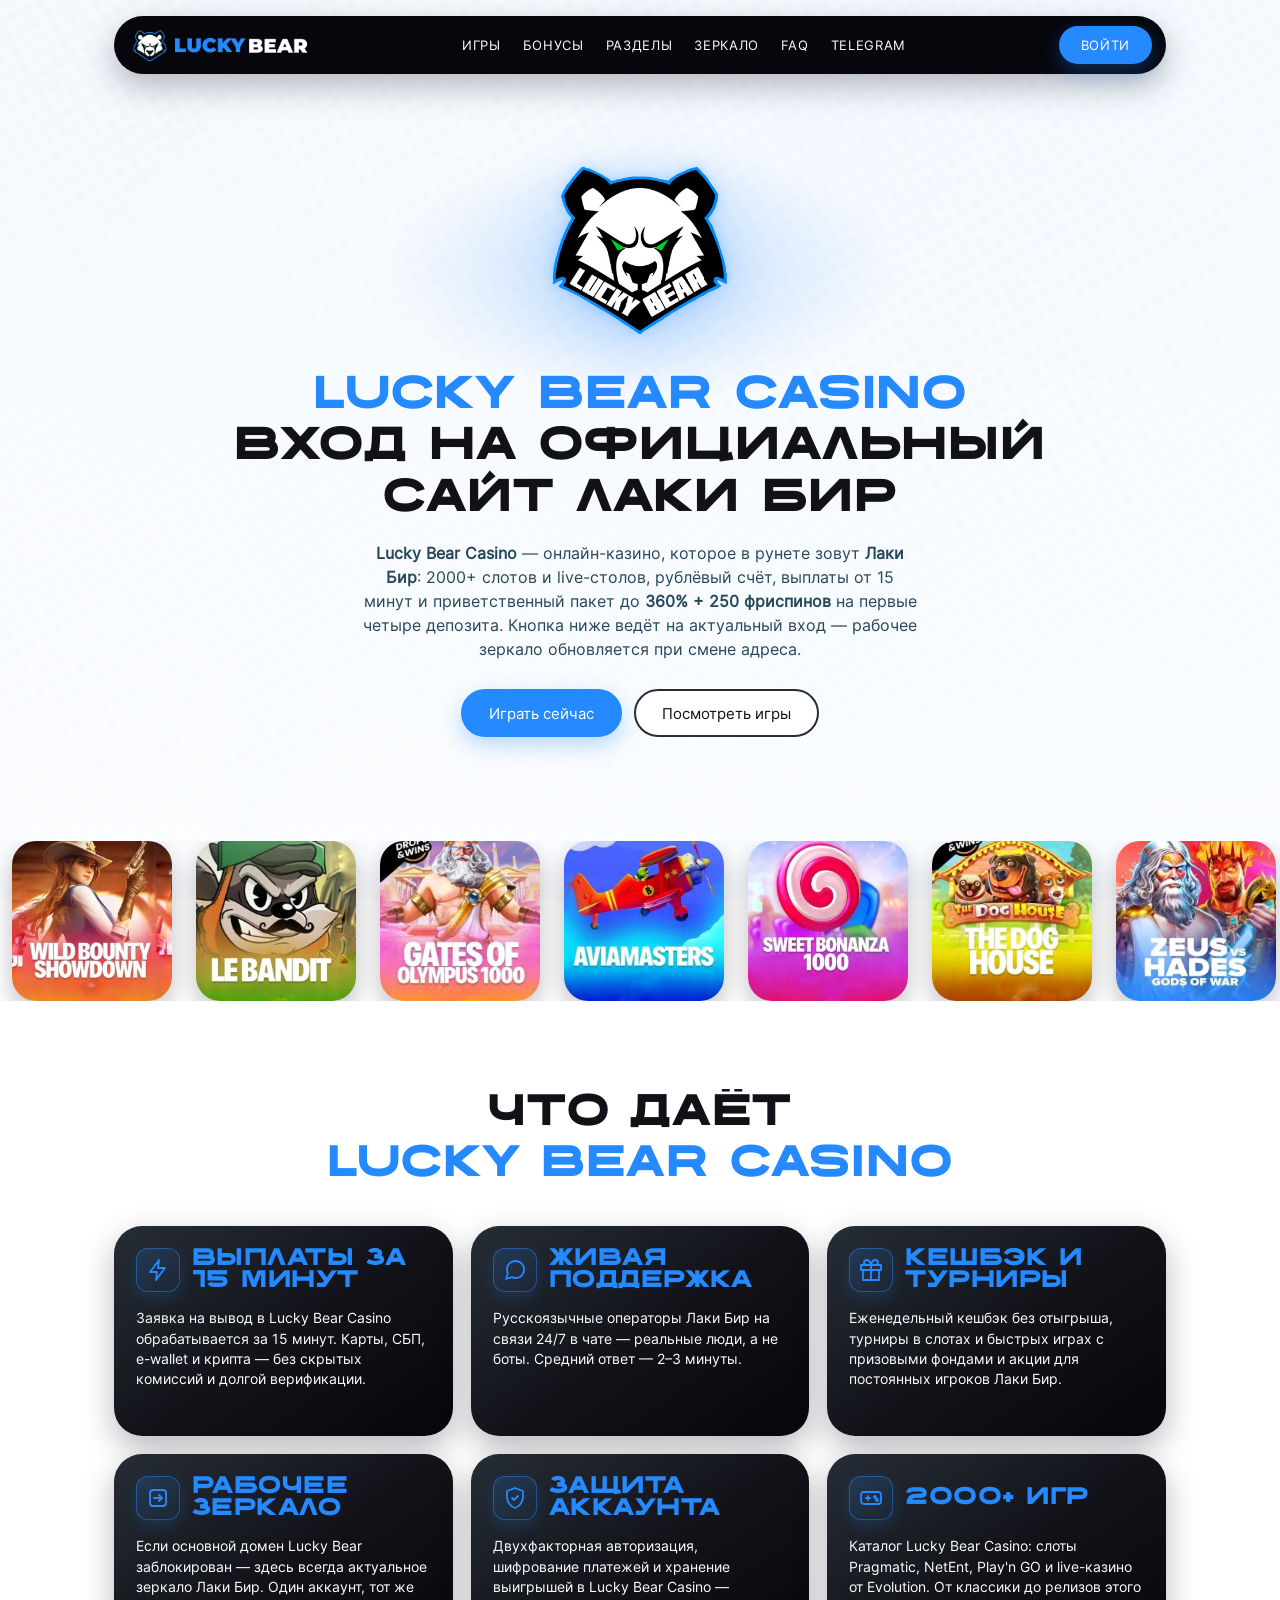
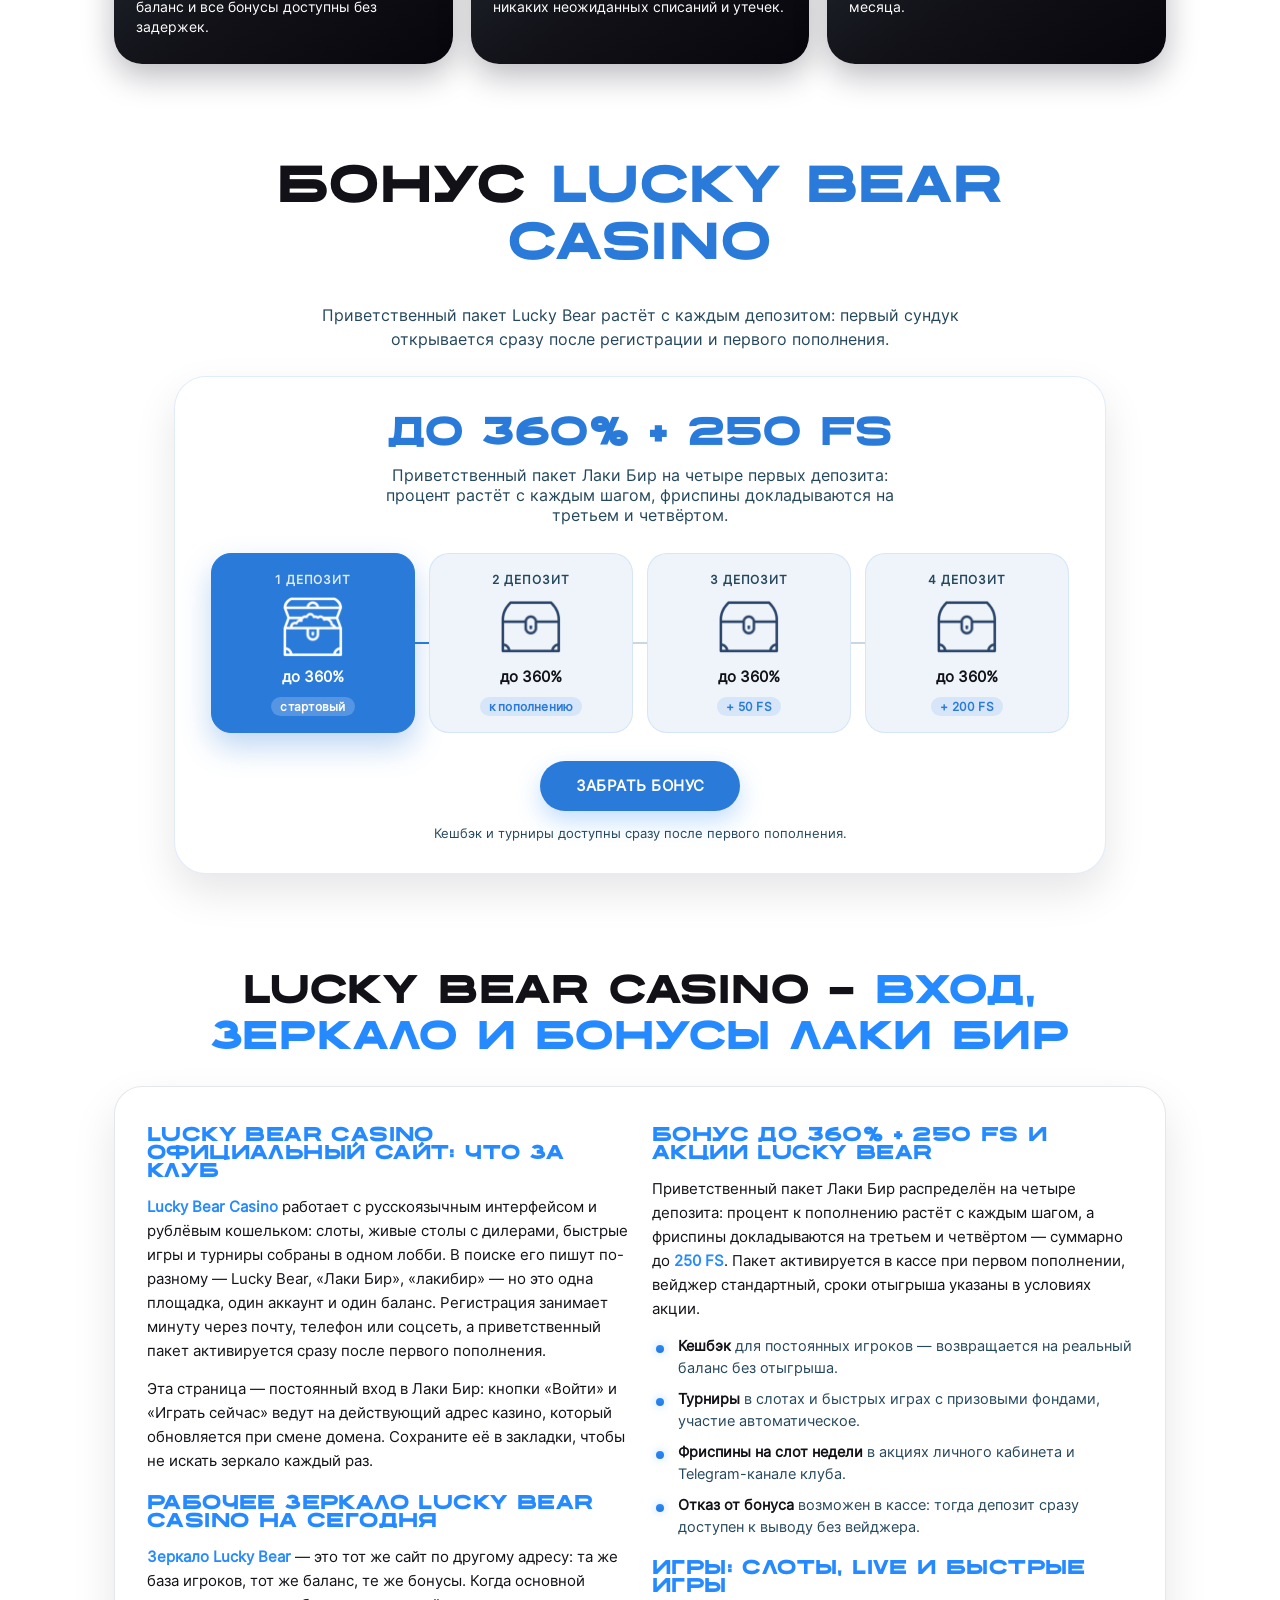
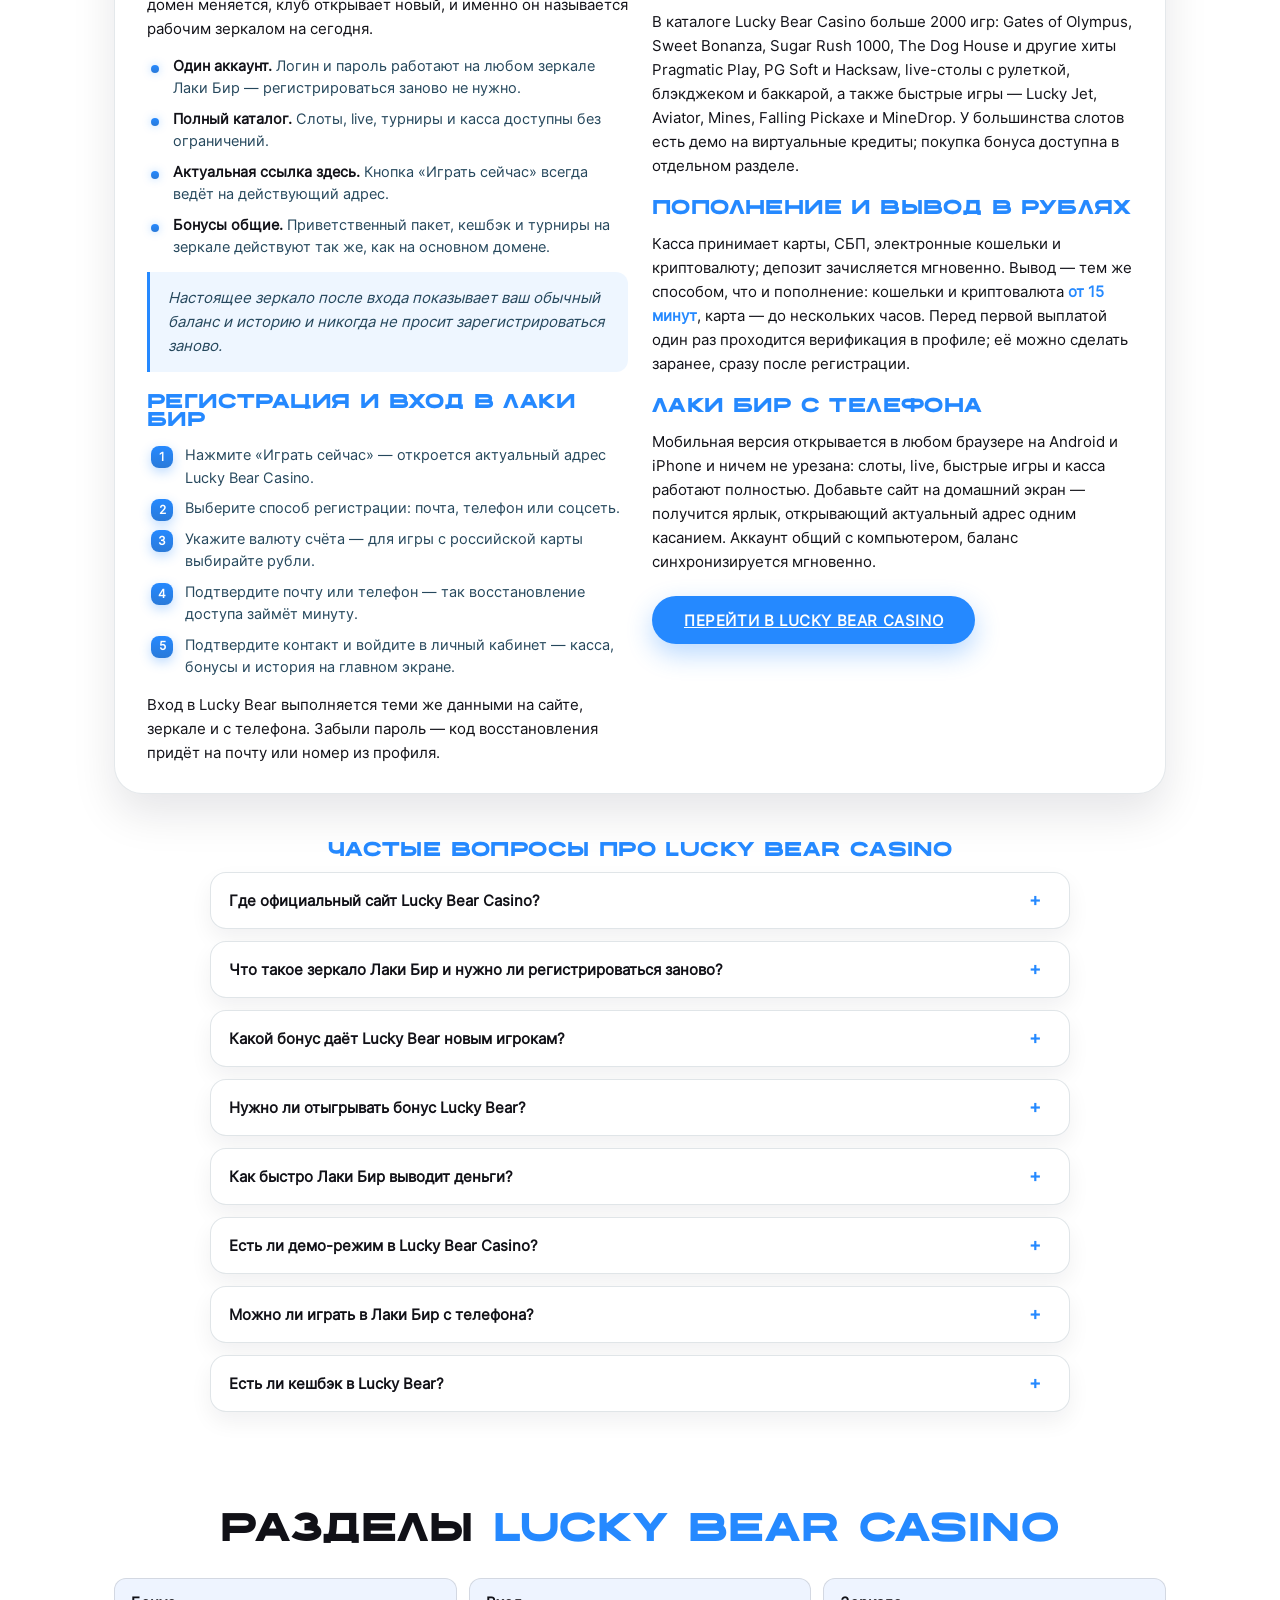
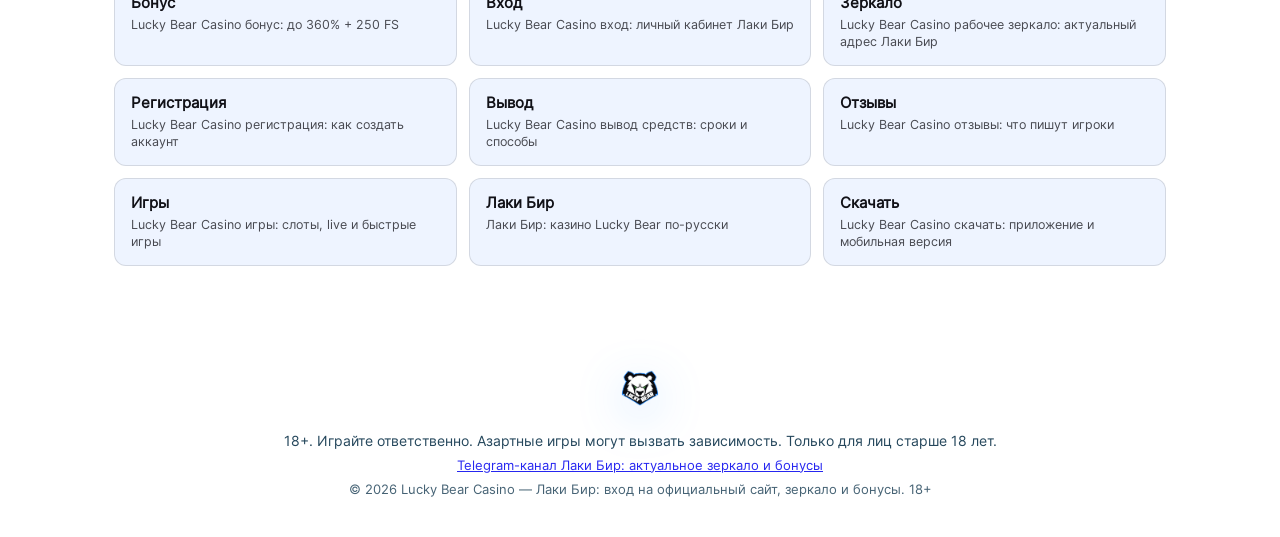
==== index.html @ 4c909e75 "Счётчик Яндекс.Метрики 113894003 Co-Authored-By: Claude Fable 5.1 <noreply@anthropic.com>" ====
﻿<!DOCTYPE html>
<html lang="ru">
<head>
  <meta charset="utf-8" />
  <meta name="viewport" content="width=device-width, initial-scale=1" />
  <meta http-equiv="content-language" content="ru" />
  <meta name="format-detection" content="telephone=no" />
  <meta name="referrer" content="strict-origin-when-cross-origin" />

  <title>Lucky Bear Casino — вход на официальный сайт Лаки Бир: рабочее зеркало и бонус до 360%</title>
  <meta name="description" content="Lucky Bear Casino (Лаки Бир) — вход на официальный сайт и рабочее зеркало на сегодня. Бонус до 360% + 250 фриспинов на четыре депозита, 2000+ игр, выплаты от 15 минут в рублях. Как зайти, зарегистрироваться и вывести деньги. 18+." />
  <meta name="keywords" content="lucky bear casino, лаки бир, лаки бир казино, lucky bear casino вход, lucky bear casino зеркало, lucky bear casino официальный сайт, lucky bear бонус, лаки бир вход, лаки бир зеркало" />
  <meta name="robots" content="index, follow, max-image-preview:large, max-snippet:-1, max-video-preview:-1" />
  <meta name="googlebot" content="index, follow" />
  <meta name="yandex" content="index, follow" />
  <meta name="theme-color" content="#2589FF" />
  <meta name="author" content="Lucky Bear Casino" />
  <meta name="rating" content="mature" />
  <meta name="age-restriction" content="18+" />

  <link rel="canonical" href="https://luckybearcasino1.moscow/" />
  <link rel="alternate" hreflang="ru" href="https://luckybearcasino1.moscow/" />
  <link rel="alternate" hreflang="x-default" href="https://luckybearcasino1.moscow/" />

  <!-- Open Graph -->
  <meta property="og:type" content="website" />
  <meta property="og:site_name" content="Lucky Bear Casino" />
  <meta property="og:title" content="Lucky Bear Casino — вход на официальный сайт Лаки Бир: зеркало и бонус до 360%" />
  <meta property="og:description" content="Лаки Бир: вход, рабочее зеркало, бонус до 360% + 250 FS, выплаты от 15 минут. 18+." />
  <meta property="og:url" content="https://luckybearcasino1.moscow/" />
  <meta property="og:image" content="https://luckybearcasino1.moscow/assets/logo/crest.png" />
  <meta property="og:image:width" content="1200" />
  <meta property="og:image:height" content="630" />
  <meta property="og:image:alt" content="Lucky Bear Casino — Лаки Бир Казино" />
  <meta property="og:locale" content="ru_RU" />

  <!-- Twitter -->
  <meta name="twitter:card" content="summary_large_image" />
  <meta name="twitter:title" content="Lucky Bear Casino — Лаки Бир · зеркало и бонусы" />
  <meta name="twitter:description" content="Актуальное зеркало Lucky Bear, бонус до 360% и 250 FS. Lucky Bear — вход онлайн. 18+." />
  <meta name="twitter:image" content="https://luckybearcasino1.moscow/assets/logo/crest.png" />
  <meta name="twitter:image:alt" content="Lucky Bear Casino" />

  <link rel="icon" type="image/png" href="assets/favicon.png" />
  <link rel="apple-touch-icon" href="assets/favicon.png" />

  <link rel="stylesheet" href="css/tokens.css" />
  <link rel="stylesheet" href="css/palette-light.css" />
  <link rel="stylesheet" href="css/style.css?v=2" />
  <link rel="stylesheet" href="css/hub.css?v=1" />

  <script type="application/ld+json">
{
  "@context": "https://schema.org",
  "@graph": [
    {
      "@type": "Organization",
      "@id": "https://luckybearcasino1.moscow/#org",
      "name": "Lucky Bear Casino",
      "alternateName": [
        "Лаки Бир",
        "Lucky Bear",
        "Лаки Бир казино"
      ],
      "url": "https://luckybearcasino1.moscow/",
      "logo": "https://luckybearcasino1.moscow/assets/logo/hero.png"
    },
    {
      "@type": "WebSite",
      "@id": "https://luckybearcasino1.moscow/#website",
      "url": "https://luckybearcasino1.moscow/",
      "name": "Lucky Bear Casino — Лаки Бир",
      "inLanguage": "ru-RU",
      "publisher": {
        "@id": "https://luckybearcasino1.moscow/#org"
      },
      "description": "Вход на официальный сайт Lucky Bear Casino, рабочее зеркало, бонус до 360% + 250 FS, выплаты от 15 минут."
    },
    {
      "@type": "BreadcrumbList",
      "itemListElement": [
        {
          "@type": "ListItem",
          "position": 1,
          "name": "Lucky Bear Casino",
          "item": "https://luckybearcasino1.moscow/"
        },
        {
          "@type": "ListItem",
          "position": 2,
          "name": "Зеркало",
          "item": "https://luckybearcasino1.moscow/zerkalo/"
        },
        {
          "@type": "ListItem",
          "position": 3,
          "name": "Бонус",
          "item": "https://luckybearcasino1.moscow/bonus/"
        }
      ]
    },
    {
      "@type": "FAQPage",
      "@id": "https://luckybearcasino1.moscow/#faq",
      "mainEntity": [
        {
          "@type": "Question",
          "name": "Где официальный сайт Lucky Bear Casino?",
          "acceptedAnswer": {
            "@type": "Answer",
            "text": "Кнопки «Войти» и «Играть сейчас» на этой странице ведут на актуальный адрес клуба. Он обновляется при смене домена, поэтому искать зеркало вручную не нужно."
          }
        },
        {
          "@type": "Question",
          "name": "Что такое зеркало Лаки Бир и нужно ли регистрироваться заново?",
          "acceptedAnswer": {
            "@type": "Answer",
            "text": "Зеркало — тот же сайт по другому адресу. Логин, пароль, баланс и бонусы общие, регистрироваться заново не нужно."
          }
        },
        {
          "@type": "Question",
          "name": "Какой бонус даёт Lucky Bear новым игрокам?",
          "acceptedAnswer": {
            "@type": "Answer",
            "text": "До 360% и 250 фриспинов на первые четыре депозита. Пакет активируется в кассе при первом пополнении, фриспины докладываются на третьем и четвёртом депозите."
          }
        },
        {
          "@type": "Question",
          "name": "Нужно ли отыгрывать бонус Lucky Bear?",
          "acceptedAnswer": {
            "@type": "Answer",
            "text": "Да, у приветственного пакета стандартный вейджер, условия показаны в кассе перед активацией. Кешбэк возвращается без отыгрыша."
          }
        },
        {
          "@type": "Question",
          "name": "Как быстро Лаки Бир выводит деньги?",
          "acceptedAnswer": {
            "@type": "Answer",
            "text": "Кошельки и криптовалюта — от 15 минут, карта — до нескольких часов. Выводить нужно тем же способом, что пополняли, после одноразовой верификации."
          }
        },
        {
          "@type": "Question",
          "name": "Есть ли демо-режим в Lucky Bear Casino?",
          "acceptedAnswer": {
            "@type": "Answer",
            "text": "Да, у большинства слотов и быстрых игр — на виртуальные кредиты без регистрации. Live-столы работают на реальные деньги."
          }
        },
        {
          "@type": "Question",
          "name": "Можно ли играть в Лаки Бир с телефона?",
          "acceptedAnswer": {
            "@type": "Answer",
            "text": "Да, мобильная версия в браузере на Android и iPhone работает полностью, без установки приложения."
          }
        },
        {
          "@type": "Question",
          "name": "Есть ли кешбэк в Lucky Bear?",
          "acceptedAnswer": {
            "@type": "Answer",
            "text": "Да, для постоянных игроков — возвращается на реальный баланс без отыгрыша; условия и процент указаны в разделе акций личного кабинета."
          }
        }
      ]
    }
  ]
}
</script>
<!-- Yandex.Metrika counter --><script type="text/javascript">(function(m,e,t,r,i,k,a){m[i]=m[i]||function(){(m[i].a=m[i].a||[]).push(arguments)};m[i].l=1*new Date();for(var j=0;j<document.scripts.length;j++){if(document.scripts[j].src===r){return;}}k=e.createElement(t),a=e.getElementsByTagName(t)[0],k.async=1,k.src=r,a.parentNode.insertBefore(k,a)})(window,document,"script","https://mc.yandex.ru/metrika/tag.js?id=113894003","ym");ym(113894003,"init",{ssr:true,webvisor:false,clickmap:true,ecommerce:"dataLayer",accurateTrackBounce:true,trackLinks:true});</script><noscript><div><img src="https://mc.yandex.ru/watch/113894003" style="position:absolute;left:-9999px;" alt=""></div></noscript><!-- /Yandex.Metrika counter -->
</head>

<body>
  <div class="page-bg" aria-hidden="true"></div>

  <div class="page">
    <!-- ═══ Шапка · 04-compact-pill ═══ -->
    <header class="lb-header-pill">
      <div class="lb-header-pill__inner">
        <a class="lb-header-pill__brand" href="#top" aria-label="Lucky Bear Casino — на главную">
          <img class="lb-header-pill__img" src="assets/logo/wordmark.png" alt="Lucky Bear Casino — логотип" width="150" height="36" />
        </a>
        <nav class="lb-header-pill__nav" aria-label="Основное меню Lucky Bear Casino">
          <a class="lb-header-pill__link" href="#games" title="Игры Lucky Bear Casino">Игры</a>
          <a class="lb-header-pill__link" href="#bonus" title="Бонусы Lucky Bear Casino">Бонусы</a>
          <a class="lb-header-pill__link" href="#razdely" title="Разделы сайта Lucky Bear Casino">Разделы</a>
          <a class="lb-header-pill__link" href="#mirror" title="Зеркало Lucky Bear">Зеркало</a>
          <a class="lb-header-pill__link" href="#faq" title="FAQ Lucky Bear">FAQ</a>
          <a class="lb-header-pill__link" href="https://t.me/lakibir_official" target="_blank" rel="noopener" title="Telegram-канал Лаки Бир">Telegram</a>
        </nav>
        <a class="lb-header-pill__btn" href="https://fastgame777.xyz/9M8hLa" target="_blank" rel="noopener" title="Вход в Lucky Bear Casino">Войти</a>
      </div>
    </header>

    <main class="page__main" id="top">
      <!-- ═══ Главная · 03-center-welcome · тексты [3] ═══ -->
      <section class="section section--tight" aria-label="Главная">
        <div class="lb-hero-welcome">
          <div class="lb-hero-welcome__glow" aria-hidden="true"></div>
          <img class="lb-hero-welcome__logo" src="assets/logo/hero.png" alt="Lucky Bear Casino — Лаки Бир Казино" width="200" height="200" fetchpriority="high" decoding="async" />
          <h1 class="lb-hero-welcome__title">
            <span class="lb-hero-welcome__title-blue">Lucky Bear Casino</span>
            <span class="lb-hero-welcome__title-dark">вход на официальный сайт Лаки Бир</span>
          </h1>
          <p class="lb-hero-welcome__text"><strong>Lucky Bear Casino</strong> — онлайн-казино, которое в рунете зовут <strong>Лаки Бир</strong>: 2000+ слотов и live-столов, рублёвый счёт, выплаты от 15 минут и приветственный пакет до <strong>360% + 250 фриспинов</strong> на первые четыре депозита. Кнопка ниже ведёт на актуальный вход — рабочее зеркало обновляется при смене адреса.</p>
          <div class="lb-hero-welcome__buttons">
            <a class="lb-hero-welcome__btn lb-hero-welcome__btn--fill" href="https://fastgame777.xyz/9M8hLa" target="_blank" rel="noopener" title="Играть в Lucky Bear Casino">Играть сейчас</a>
            <a class="lb-hero-welcome__btn lb-hero-welcome__btn--outline" href="#games" title="Игры Lucky Bear Casino">Посмотреть игры</a>
          </div>
        </div>
      </section>

      <!-- ═══ Слайдер · 03-equal (картинки игр, full-bleed) ═══ -->
      <section class="section section--games" id="games" aria-labelledby="games-title">
        <h2 class="lb-sr-only" id="games-title">Игры Lucky Bear Casino — топ слотов и новинок</h2>
        <div class="lb-slider-equal">
          <div class="lb-slider-equal__track">
            <div class="lb-slider-equal__group">
              <a href="https://fastgame777.xyz/9M8hLa" class="lb-slider-equal__item" target="_blank" rel="noopener" title="Wild Bounty Showdown — Lucky Bear Casino"><img class="lb-slider-equal__media" src="assets/games/game1.png"  alt="Wild Bounty Showdown — слот Lucky Bear Casino"          loading="lazy" decoding="async" width="160" height="160" /></a>
              <a href="https://fastgame777.xyz/9M8hLa" class="lb-slider-equal__item" target="_blank" rel="noopener" title="Le Bandit — Lucky Bear Casino"><img class="lb-slider-equal__media" src="assets/games/game2.png"  alt="Le Bandit — слот Lucky Bear Casino"                        loading="lazy" decoding="async" width="160" height="160" /></a>
              <a href="https://fastgame777.xyz/9M8hLa" class="lb-slider-equal__item" target="_blank" rel="noopener" title="Gates of Olympus 1000 — Lucky Bear Casino"><img class="lb-slider-equal__media" src="assets/games/game3.png"  alt="Gates of Olympus 1000 — слот Lucky Bear Casino"            loading="lazy" decoding="async" width="160" height="160" /></a>
              <a href="https://fastgame777.xyz/9M8hLa" class="lb-slider-equal__item" target="_blank" rel="noopener" title="Aviamasters — Lucky Bear Casino"><img class="lb-slider-equal__media" src="assets/games/game4.png"  alt="Aviamasters — слот Lucky Bear Casino"                      loading="lazy" decoding="async" width="160" height="160" /></a>
              <a href="https://fastgame777.xyz/9M8hLa" class="lb-slider-equal__item" target="_blank" rel="noopener" title="Sweet Bonanza 1000 — Lucky Bear Casino"><img class="lb-slider-equal__media" src="assets/games/game5.png"  alt="Sweet Bonanza 1000 — слот Lucky Bear Casino"                loading="lazy" decoding="async" width="160" height="160" /></a>
              <a href="https://fastgame777.xyz/9M8hLa" class="lb-slider-equal__item" target="_blank" rel="noopener" title="The Dog House — Lucky Bear Casino"><img class="lb-slider-equal__media" src="assets/games/game6.png"  alt="The Dog House — слот Lucky Bear Casino"                    loading="lazy" decoding="async" width="160" height="160" /></a>
              <a href="https://fastgame777.xyz/9M8hLa" class="lb-slider-equal__item" target="_blank" rel="noopener" title="Zeus vs Hades — Lucky Bear Casino"><img class="lb-slider-equal__media" src="assets/games/game7.png"  alt="Zeus vs Hades: Gods of War — слот Lucky Bear Casino"       loading="lazy" decoding="async" width="160" height="160" /></a>
              <a href="https://fastgame777.xyz/9M8hLa" class="lb-slider-equal__item" target="_blank" rel="noopener" title="Vortex — Lucky Bear Casino"><img class="lb-slider-equal__media" src="assets/games/game8.png"  alt="Vortex — слот Lucky Bear Casino"                           loading="lazy" decoding="async" width="160" height="160" /></a>
              <a href="https://fastgame777.xyz/9M8hLa" class="lb-slider-equal__item" target="_blank" rel="noopener" title="Слот · Lucky Bear Casino"><img class="lb-slider-equal__media" src="assets/games/game9.png"  alt="Популярный слот в Lucky Bear Casino"                       loading="lazy" decoding="async" width="160" height="160" /></a>
              <a href="https://fastgame777.xyz/9M8hLa" class="lb-slider-equal__item" target="_blank" rel="noopener" title="Слот · Lucky Bear Casino"><img class="lb-slider-equal__media" src="assets/games/game10.png" alt="Новинка · слот Lucky Bear Casino"                            loading="lazy" decoding="async" width="160" height="160" /></a>
              <a href="https://fastgame777.xyz/9M8hLa" class="lb-slider-equal__item" target="_blank" rel="noopener" title="Слот · Lucky Bear Casino"><img class="lb-slider-equal__media" src="assets/games/game11.png" alt="Хит · слот Lucky Bear Casino"                                loading="lazy" decoding="async" width="160" height="160" /></a>
            </div>
            <div class="lb-slider-equal__group" aria-hidden="true">
              <a href="https://fastgame777.xyz/9M8hLa" class="lb-slider-equal__item" target="_blank" rel="noopener" tabindex="-1" aria-hidden="true"><img class="lb-slider-equal__media" src="assets/games/game1.png"  alt="" loading="lazy" decoding="async" /></a>
              <a href="https://fastgame777.xyz/9M8hLa" class="lb-slider-equal__item" target="_blank" rel="noopener" tabindex="-1" aria-hidden="true"><img class="lb-slider-equal__media" src="assets/games/game2.png"  alt="" loading="lazy" decoding="async" /></a>
              <a href="https://fastgame777.xyz/9M8hLa" class="lb-slider-equal__item" target="_blank" rel="noopener" tabindex="-1" aria-hidden="true"><img class="lb-slider-equal__media" src="assets/games/game3.png"  alt="" loading="lazy" decoding="async" /></a>
              <a href="https://fastgame777.xyz/9M8hLa" class="lb-slider-equal__item" target="_blank" rel="noopener" tabindex="-1" aria-hidden="true"><img class="lb-slider-equal__media" src="assets/games/game4.png"  alt="" loading="lazy" decoding="async" /></a>
              <a href="https://fastgame777.xyz/9M8hLa" class="lb-slider-equal__item" target="_blank" rel="noopener" tabindex="-1" aria-hidden="true"><img class="lb-slider-equal__media" src="assets/games/game5.png"  alt="" loading="lazy" decoding="async" /></a>
              <a href="https://fastgame777.xyz/9M8hLa" class="lb-slider-equal__item" target="_blank" rel="noopener" tabindex="-1" aria-hidden="true"><img class="lb-slider-equal__media" src="assets/games/game6.png"  alt="" loading="lazy" decoding="async" /></a>
              <a href="https://fastgame777.xyz/9M8hLa" class="lb-slider-equal__item" target="_blank" rel="noopener" tabindex="-1" aria-hidden="true"><img class="lb-slider-equal__media" src="assets/games/game7.png"  alt="" loading="lazy" decoding="async" /></a>
              <a href="https://fastgame777.xyz/9M8hLa" class="lb-slider-equal__item" target="_blank" rel="noopener" tabindex="-1" aria-hidden="true"><img class="lb-slider-equal__media" src="assets/games/game8.png"  alt="" loading="lazy" decoding="async" /></a>
              <a href="https://fastgame777.xyz/9M8hLa" class="lb-slider-equal__item" target="_blank" rel="noopener" tabindex="-1" aria-hidden="true"><img class="lb-slider-equal__media" src="assets/games/game9.png"  alt="" loading="lazy" decoding="async" /></a>
              <a href="https://fastgame777.xyz/9M8hLa" class="lb-slider-equal__item" target="_blank" rel="noopener" tabindex="-1" aria-hidden="true"><img class="lb-slider-equal__media" src="assets/games/game10.png" alt="" loading="lazy" decoding="async" /></a>
              <a href="https://fastgame777.xyz/9M8hLa" class="lb-slider-equal__item" target="_blank" rel="noopener" tabindex="-1" aria-hidden="true"><img class="lb-slider-equal__media" src="assets/games/game11.png" alt="" loading="lazy" decoding="async" /></a>
            </div>
          </div>
        </div>
      </section>


      <!-- ═══ Преимущества · 03-dark-grid · свежая комбинация [3][4][7][8][9][10] ═══ -->
      <section class="section" id="advantages" aria-label="Преимущества">
        <div class="lb-adv-dark">
          <h2 class="lb-adv-dark__title">
            <span class="lb-adv-dark__title-dark">Что даёт</span>
            <span class="lb-adv-dark__title-blue">Lucky Bear Casino</span>
          </h2>
          <div class="lb-adv-dark__grid">
            <article class="lb-adv-dark__card">
              <div class="lb-adv-dark__head">
                <div class="lb-adv-dark__icon" aria-hidden="true">
                  <svg viewBox="0 0 24 24" fill="none" stroke="currentColor" stroke-width="1.8" stroke-linecap="round" stroke-linejoin="round">
                    <path d="M13 2 4 14h7l-1 8 9-12h-7l1-8z"/>
                  </svg>
                </div>
                <h3 class="lb-adv-dark__card-title">Выплаты за 15 минут</h3>
              </div>
              <p class="lb-adv-dark__card-text">Заявка на вывод в Lucky Bear Casino обрабатывается за 15 минут. Карты, СБП, e-wallet и крипта — без скрытых комиссий и долгой верификации.</p>
            </article>
            <article class="lb-adv-dark__card">
              <div class="lb-adv-dark__head">
                <div class="lb-adv-dark__icon" aria-hidden="true">
                  <svg viewBox="0 0 24 24" fill="none" stroke="currentColor" stroke-width="1.8" stroke-linecap="round" stroke-linejoin="round">
                    <path d="M21 11.5a8.4 8.4 0 0 1-.9 3.8 8.5 8.5 0 0 1-7.6 4.7 8.4 8.4 0 0 1-3.8-.9L3 21l1.9-5.7a8.4 8.4 0 0 1-.9-3.8 8.5 8.5 0 0 1 4.7-7.6 8.4 8.4 0 0 1 3.8-.9h.5a8.5 8.5 0 0 1 8 8v.5z"/>
                  </svg>
                </div>
                <h3 class="lb-adv-dark__card-title">Живая поддержка</h3>
              </div>
              <p class="lb-adv-dark__card-text">Русскоязычные операторы Лаки Бир на связи 24/7 в чате — реальные люди, а не боты. Средний ответ — 2–3 минуты.</p>
            </article>
            <article class="lb-adv-dark__card">
              <div class="lb-adv-dark__head">
                <div class="lb-adv-dark__icon" aria-hidden="true">
                  <svg viewBox="0 0 24 24" fill="none" stroke="currentColor" stroke-width="1.8" stroke-linecap="round" stroke-linejoin="round">
                    <polygon points="20 12 20 22 4 22 4 12"/>
                    <rect x="2" y="7" width="20" height="5"/>
                    <line x1="12" y1="22" x2="12" y2="7"/>
                    <path d="M12 7H7.5a2.5 2.5 0 0 1 0-5C11 2 12 7 12 7z"/>
                    <path d="M12 7h4.5a2.5 2.5 0 0 0 0-5C13 2 12 7 12 7z"/>
                  </svg>
                </div>
                <h3 class="lb-adv-dark__card-title">Кешбэк и турниры</h3>
              </div>
              <p class="lb-adv-dark__card-text">Еженедельный кешбэк без отыгрыша, турниры в слотах и быстрых играх с призовыми фондами и акции для постоянных игроков Лаки Бир.</p>
            </article>
            <article class="lb-adv-dark__card">
              <div class="lb-adv-dark__head">
                <div class="lb-adv-dark__icon" aria-hidden="true">
                  <svg viewBox="0 0 24 24" fill="none" stroke="currentColor" stroke-width="1.8" stroke-linecap="round" stroke-linejoin="round">
                    <rect x="4" y="4" width="16" height="16" rx="3"/>
                    <path d="M8 12h8"/>
                    <path d="m13 9 3 3-3 3"/>
                  </svg>
                </div>
                <h3 class="lb-adv-dark__card-title">Рабочее зеркало</h3>
              </div>
              <p class="lb-adv-dark__card-text">Если основной домен Lucky Bear заблокирован — здесь всегда актуальное зеркало Лаки Бир. Один аккаунт, тот же баланс и все бонусы доступны без задержек.</p>
            </article>
            <article class="lb-adv-dark__card">
              <div class="lb-adv-dark__head">
                <div class="lb-adv-dark__icon" aria-hidden="true">
                  <svg viewBox="0 0 24 24" fill="none" stroke="currentColor" stroke-width="1.8" stroke-linecap="round" stroke-linejoin="round">
                    <path d="M12 2 4 5v6c0 5 3.5 9.5 8 11 4.5-1.5 8-6 8-11V5l-8-3z"/>
                    <path d="m9 12 2 2 4-4"/>
                  </svg>
                </div>
                <h3 class="lb-adv-dark__card-title">Защита аккаунта</h3>
              </div>
              <p class="lb-adv-dark__card-text">Двухфакторная авторизация, шифрование платежей и хранение выигрышей в Lucky Bear Casino — никаких неожиданных списаний и утечек.</p>
            </article>
            <article class="lb-adv-dark__card">
              <div class="lb-adv-dark__head">
                <div class="lb-adv-dark__icon" aria-hidden="true">
                  <svg viewBox="0 0 24 24" fill="none" stroke="currentColor" stroke-width="1.8" stroke-linecap="round" stroke-linejoin="round">
                    <rect x="2" y="6" width="20" height="12" rx="3"/>
                    <path d="M7 12h4"/>
                    <path d="M9 10v4"/>
                    <circle cx="16" cy="11" r="1"/>
                    <circle cx="18" cy="14" r="1"/>
                  </svg>
                </div>
                <h3 class="lb-adv-dark__card-title">2000+ игр</h3>
              </div>
              <p class="lb-adv-dark__card-text">Каталог Lucky Bear Casino: слоты Pragmatic, NetEnt, Play'n GO и live-казино от Evolution. От классики до релизов этого месяца.</p>
            </article>
          </div>
        </div>
      </section>

      <!-- ═══ Бонусы · 02-light-timeline · тексты [1] ═══ -->
      <section class="section" id="bonus" aria-label="Бонусы">
        <div class="lb-bonus-light">
          <h2 class="lb-bonus-light__title">
            <span class="lb-bonus-light__title-dark">Бонус </span><span class="lb-bonus-light__title-blue">Lucky Bear Casino</span>
          </h2>
          <p class="lb-bonus-light__lead">Приветственный пакет Lucky Bear растёт с каждым депозитом: первый сундук открывается сразу после регистрации и первого пополнения.</p>
          <div class="lb-bonus-light__card">
            <h3 class="lb-bonus-light__card-title">До 360% + 250 FS</h3>
            <p class="lb-bonus-light__card-sub">Приветственный пакет Лаки Бир на четыре первых депозита: процент растёт с каждым шагом, фриспины докладываются на третьем и четвёртом.</p>
            <div class="lb-bonus-light__steps">
              <div class="lb-bonus-light__step lb-bonus-light__step--active">
                <p class="lb-bonus-light__step-top">1 депозит</p>
                <img class="lb-bonus-light__step-icon" src="assets/bonus/chest-open.png" alt="" />
                <p class="lb-bonus-light__step-bottom">до 360%</p>
                <span class="lb-bonus-light__step-fs">стартовый</span>
              </div>
              <div class="lb-bonus-light__step">
                <p class="lb-bonus-light__step-top">2 депозит</p>
                <img class="lb-bonus-light__step-icon" src="assets/bonus/chest-closed.png" alt="" />
                <p class="lb-bonus-light__step-bottom">до 360%</p>
                <span class="lb-bonus-light__step-fs">к пополнению</span>
              </div>
              <div class="lb-bonus-light__step">
                <p class="lb-bonus-light__step-top">3 депозит</p>
                <img class="lb-bonus-light__step-icon" src="assets/bonus/chest-closed.png" alt="" />
                <p class="lb-bonus-light__step-bottom">до 360%</p>
                <span class="lb-bonus-light__step-fs">+ 50 FS</span>
              </div>
              <div class="lb-bonus-light__step">
                <p class="lb-bonus-light__step-top">4 депозит</p>
                <img class="lb-bonus-light__step-icon" src="assets/bonus/chest-closed.png" alt="" />
                <p class="lb-bonus-light__step-bottom">до 360%</p>
                <span class="lb-bonus-light__step-fs">+ 200 FS</span>
              </div>
            </div>
            <div class="lb-bonus-light__btn-wrap">
              <a class="lb-bonus-light__btn" href="https://fastgame777.xyz/9M8hLa" target="_blank" rel="noopener" title="Забрать бонус Lucky Bear Casino">Забрать бонус</a>
            </div>
            <p class="lb-bonus-light__hint">Кешбэк и турниры доступны сразу после первого пополнения.</p>
          </div>
        </div>
      </section>

      <!-- ═══ SEO-блок · Про сайт / Зеркало / Промокоды ═══ -->
      <section class="section" id="about" aria-labelledby="about-title">
        <div class="lb-seo">
          <h2 class="lb-seo__title" id="about-title">
            <span class="lb-seo__title-dark">Lucky Bear Casino — </span><span class="lb-seo__title-blue">вход, зеркало и бонусы Лаки Бир</span>
          </h2>

          <div class="lb-seo__grid">
            <div class="lb-seo__col">
              <h3 class="lb-seo__h3">Lucky Bear Casino официальный сайт: что за клуб</h3>
              <p><strong>Lucky Bear Casino</strong> работает с русскоязычным интерфейсом и рублёвым кошельком: слоты, живые столы с дилерами, быстрые игры и турниры собраны в одном лобби. В поиске его пишут по-разному — Lucky Bear, «Лаки Бир», «лакибир» — но это одна площадка, один аккаунт и один баланс. Регистрация занимает минуту через почту, телефон или соцсеть, а приветственный пакет активируется сразу после первого пополнения.</p>
              <p>Эта страница — постоянный вход в Лаки Бир: кнопки «Войти» и «Играть сейчас» ведут на действующий адрес казино, который обновляется при смене домена. Сохраните её в закладки, чтобы не искать зеркало каждый раз.</p>

              <h3 class="lb-seo__h3" id="mirror">Рабочее зеркало Lucky Bear Casino на сегодня</h3>
              <p><strong>Зеркало Lucky Bear</strong> — это тот же сайт по другому адресу: та же база игроков, тот же баланс, те же бонусы. Когда основной домен меняется, клуб открывает новый, и именно он называется рабочим зеркалом на сегодня.</p>
              <ul class="lb-seo__list">
                <li><strong>Один аккаунт.</strong> Логин и пароль работают на любом зеркале Лаки Бир — регистрироваться заново не нужно.</li>
                <li><strong>Полный каталог.</strong> Слоты, live, турниры и касса доступны без ограничений.</li>
                <li><strong>Актуальная ссылка здесь.</strong> Кнопка «Играть сейчас» всегда ведёт на действующий адрес.</li>
                <li><strong>Бонусы общие.</strong> Приветственный пакет, кешбэк и турниры на зеркале действуют так же, как на основном домене.</li>
              </ul>
              <p class="lb-seo__note">Настоящее зеркало после входа показывает ваш обычный баланс и историю и никогда не просит зарегистрироваться заново.</p>

              <h3 class="lb-seo__h3">Регистрация и вход в Лаки Бир</h3>
              <ol class="lb-seo__list lb-seo__list--num">
                <li>Нажмите «Играть сейчас» — откроется актуальный адрес Lucky Bear Casino.</li>
                <li>Выберите способ регистрации: почта, телефон или соцсеть.</li>
                <li>Укажите валюту счёта — для игры с российской карты выбирайте рубли.</li>
                <li>Подтвердите почту или телефон — так восстановление доступа займёт минуту.</li>
                <li>Подтвердите контакт и войдите в личный кабинет — касса, бонусы и история на главном экране.</li>
              </ol>
              <p>Вход в Lucky Bear выполняется теми же данными на сайте, зеркале и с телефона. Забыли пароль — код восстановления придёт на почту или номер из профиля.</p>
            </div>

            <div class="lb-seo__col" id="akcii">
              <h3 class="lb-seo__h3">Бонус до 360% + 250 FS и акции Lucky Bear</h3>
              <p>Приветственный пакет Лаки Бир распределён на четыре депозита: процент к пополнению растёт с каждым шагом, а фриспины докладываются на третьем и четвёртом — суммарно до <strong>250 FS</strong>. Пакет активируется в кассе при первом пополнении, вейджер стандартный, сроки отыгрыша указаны в условиях акции.</p>
              <ul class="lb-seo__list">
                <li><strong>Кешбэк</strong> для постоянных игроков — возвращается на реальный баланс без отыгрыша.</li>
                <li><strong>Турниры</strong> в слотах и быстрых играх с призовыми фондами, участие автоматическое.</li>
                <li><strong>Фриспины на слот недели</strong> в акциях личного кабинета и Telegram-канале клуба.</li>
                <li><strong>Отказ от бонуса</strong> возможен в кассе: тогда депозит сразу доступен к выводу без вейджера.</li>
              </ul>

              <h3 class="lb-seo__h3">Игры: слоты, live и быстрые игры</h3>
              <p>В каталоге Lucky Bear Casino больше 2000 игр: Gates of Olympus, Sweet Bonanza, Sugar Rush 1000, The Dog House и другие хиты Pragmatic Play, PG Soft и Hacksaw, live-столы с рулеткой, блэкджеком и баккарой, а также быстрые игры — Lucky Jet, Aviator, Mines, Falling Pickaxe и MineDrop. У большинства слотов есть демо на виртуальные кредиты; покупка бонуса доступна в отдельном разделе.</p>

              <h3 class="lb-seo__h3">Пополнение и вывод в рублях</h3>
              <p>Касса принимает карты, СБП, электронные кошельки и криптовалюту; депозит зачисляется мгновенно. Вывод — тем же способом, что и пополнение: кошельки и криптовалюта <strong>от 15 минут</strong>, карта — до нескольких часов. Перед первой выплатой один раз проходится верификация в профиле; её можно сделать заранее, сразу после регистрации.</p>

              <h3 class="lb-seo__h3">Лаки Бир с телефона</h3>
              <p>Мобильная версия открывается в любом браузере на Android и iPhone и ничем не урезана: слоты, live, быстрые игры и касса работают полностью. Добавьте сайт на домашний экран — получится ярлык, открывающий актуальный адрес одним касанием. Аккаунт общий с компьютером, баланс синхронизируется мгновенно.</p>

              <div class="lb-seo__cta">
                <a class="lb-seo__btn" href="https://fastgame777.xyz/9M8hLa" target="_blank" rel="nofollow noopener" title="Вход в Lucky Bear Casino">Перейти в Lucky Bear Casino</a>
              </div>
            </div>
          </div>

          <div class="lb-seo__faq" id="faq">
            <h3 class="lb-seo__h3 lb-seo__h3--center">Частые вопросы про Lucky Bear Casino</h3>
            <details class="lb-seo__q"><summary>Где официальный сайт Lucky Bear Casino?</summary><p>Кнопки «Войти» и «Играть сейчас» на этой странице ведут на актуальный адрес клуба. Он обновляется при смене домена, поэтому искать зеркало вручную не нужно.</p></details>
            <details class="lb-seo__q"><summary>Что такое зеркало Лаки Бир и нужно ли регистрироваться заново?</summary><p>Зеркало — тот же сайт по другому адресу. Логин, пароль, баланс и бонусы общие, регистрироваться заново не нужно.</p></details>
            <details class="lb-seo__q"><summary>Какой бонус даёт Lucky Bear новым игрокам?</summary><p>До 360% и 250 фриспинов на первые четыре депозита. Пакет активируется в кассе при первом пополнении, фриспины докладываются на третьем и четвёртом депозите.</p></details>
            <details class="lb-seo__q"><summary>Нужно ли отыгрывать бонус Lucky Bear?</summary><p>Да, у приветственного пакета стандартный вейджер, условия показаны в кассе перед активацией. Кешбэк возвращается без отыгрыша.</p></details>
            <details class="lb-seo__q"><summary>Как быстро Лаки Бир выводит деньги?</summary><p>Кошельки и криптовалюта — от 15 минут, карта — до нескольких часов. Выводить нужно тем же способом, что пополняли, после одноразовой верификации.</p></details>
            <details class="lb-seo__q"><summary>Есть ли демо-режим в Lucky Bear Casino?</summary><p>Да, у большинства слотов и быстрых игр — на виртуальные кредиты без регистрации. Live-столы работают на реальные деньги.</p></details>
            <details class="lb-seo__q"><summary>Можно ли играть в Лаки Бир с телефона?</summary><p>Да, мобильная версия в браузере на Android и iPhone работает полностью, без установки приложения.</p></details>
            <details class="lb-seo__q"><summary>Есть ли кешбэк в Lucky Bear?</summary><p>Да, для постоянных игроков — возвращается на реальный баланс без отыгрыша; условия и процент указаны в разделе акций личного кабинета.</p></details>
          </div>
        </div>
      </section>
      <!-- ═══ Разделы ═══ -->
      <section class="section" id="razdely" aria-labelledby="hub-title">
        <div class="lb-seo">
          <h2 class="lb-seo__title" id="hub-title"><span class="lb-seo__title-dark">Разделы </span><span class="lb-seo__title-blue">Lucky Bear Casino</span></h2>
          <div class="hub">
        <a href="/bonus/" title="Lucky Bear Casino бонус: до 360% + 250 FS"><strong>Бонус</strong><small>Lucky Bear Casino бонус: до 360% + 250 FS</small></a>
        <a href="/vhod/" title="Lucky Bear Casino вход: личный кабинет Лаки Бир"><strong>Вход</strong><small>Lucky Bear Casino вход: личный кабинет Лаки Бир</small></a>
        <a href="/zerkalo/" title="Lucky Bear Casino рабочее зеркало: актуальный адрес Лаки Бир"><strong>Зеркало</strong><small>Lucky Bear Casino рабочее зеркало: актуальный адрес Лаки Бир</small></a>
        <a href="/registraciya/" title="Lucky Bear Casino регистрация: как создать аккаунт"><strong>Регистрация</strong><small>Lucky Bear Casino регистрация: как создать аккаунт</small></a>
        <a href="/vyvod/" title="Lucky Bear Casino вывод средств: сроки и способы"><strong>Вывод</strong><small>Lucky Bear Casino вывод средств: сроки и способы</small></a>
        <a href="/otzyvy/" title="Lucky Bear Casino отзывы: что пишут игроки"><strong>Отзывы</strong><small>Lucky Bear Casino отзывы: что пишут игроки</small></a>
        <a href="/igry/" title="Lucky Bear Casino игры: слоты, live и быстрые игры"><strong>Игры</strong><small>Lucky Bear Casino игры: слоты, live и быстрые игры</small></a>
        <a href="/laki-bir/" title="Лаки Бир: казино Lucky Bear по-русски"><strong>Лаки Бир</strong><small>Лаки Бир: казино Lucky Bear по-русски</small></a>
        <a href="/skachat/" title="Lucky Bear Casino скачать: приложение и мобильная версия"><strong>Скачать</strong><small>Lucky Bear Casino скачать: приложение и мобильная версия</small></a>
          </div>
        </div>
      </section>

    </main>

    <!-- ═══ Подвал · 01-center-logo ═══ -->
    <footer class="lb-footer-center">
      <img class="lb-footer-center__logo" src="assets/logo/crest.png" alt="Lucky Bear Casino — Лаки Бир" width="52" height="52" />
      <p class="lb-footer-center__disclaimer">18+. Играйте ответственно. Азартные игры могут вызвать зависимость. Только для лиц старше 18 лет.</p>
      <p class="lb-footer-center__copy"><a href="https://t.me/lakibir_official" target="_blank" rel="noopener">Telegram-канал Лаки Бир: актуальное зеркало и бонусы</a></p>
      <p class="lb-footer-center__copy">© 2026 Lucky Bear Casino — Лаки Бир: вход на официальный сайт, зеркало и бонусы. 18+</p>
    </footer>
  </div>

  <!-- ═══ Модалка · 01-bonus-modal · автоопен 5с ═══ -->
  <div class="lb-modal" data-lb-modal id="lb-bonus-modal">
    <div class="lb-modal__overlay" data-lb-modal-close></div>
    <div class="lb-modal__card" role="dialog" aria-modal="true" aria-labelledby="lb-bonus-title">
      <button class="lb-modal__close" type="button" aria-label="Закрыть" data-lb-modal-close>×</button>
      <p class="lb-modal__eyebrow">Бонус для новых игроков</p>
      <h2 class="lb-modal__title" id="lb-bonus-title">+360% и 250 FS</h2>
      <p class="lb-modal__text">Зарегистрируйтесь в Lucky Bear Casino и пополните счёт — приветственный пакет активируется в кассе, фриспины начислятся сразу.</p>
      <a class="lb-modal__btn" href="https://fastgame777.xyz/9M8hLa" target="_blank" rel="noopener" title="Забрать бонус Lucky Bear Casino">Забрать бонус</a>
    </div>
  </div>

  <script src="js/modal.js"></script>
</body>
</html>
---- css/tokens.css ----
:root {
  --lb-c-2589FF: #2589FF;
  --lb-c-25475C: #25475C;
  --lb-c-111117: #111117;
  --lb-c-FFFFFF: #FFFFFF;
  --lb-c-5A7EA8: #5A7EA8;
  --lb-c-2A7AD9: #2A7AD9;
  --lb-c-262D36: #262D36;
  --lb-c-06060C: #06060C;
  --lb-c-09091C: #06060C;

  --lb-font-display: "Widock TRIAL", "Arial Black", Arial, sans-serif;
  --lb-font-title: "FindSans Pro", Arial, sans-serif;
  --lb-font-body: "Inter", Arial, Helvetica, sans-serif;

  --lb-space-1: 8px;
  --lb-space-2: 12px;
  --lb-space-3: 16px;
  --lb-space-4: 24px;
  --lb-space-5: 32px;
  --lb-space-6: 48px;
  --lb-w-page: 1200px;
  --lb-w-main: 1100px;
  --lb-w-narrow: 980px;
  --lb-w-text: 900px;
  --lb-gutter: 24px;
}

@media (max-width: 720px) {
  :root { --lb-gutter: 16px; }
}

@font-face {
  font-family: "Widock TRIAL";
  src: url("../assets/fonts/Widock-TRIAL-Bold.woff") format("woff");
  font-weight: 700;
  font-style: normal;
  font-display: swap;
}
@font-face {
  font-family: "FindSans Pro";
  src: url("../assets/fonts/FindSansPro-Regular.woff") format("woff");
  font-weight: 400;
  font-style: normal;
  font-display: swap;
}
@font-face {
  font-family: "Inter";
  src: url("../assets/fonts/Inter-Regular.woff") format("woff");
  font-weight: 400;
  font-style: normal;
  font-display: swap;
}
---- css/palette-light.css ----
/* Lucky Bear — светлая тема (семантика)
   Подключать в сборке после tokens.css при Тема: светлая */

:root {
  --lb-bg: #FFFFFF;
  --lb-text: #111117;
  --lb-accent: #2589FF;
  --lb-grad: #2A7AD9;
  --lb-soft: #5A7EA8;
  --lb-muted: #262D36;
}
---- css/style.css ----
/* ============================================================
   Lucky Bear — Тест7-LuckyBear
   Порядок: tokens.css → palette-light.css → style.css
   Тема: светлая
   ============================================================ */

*, *::before, *::after { box-sizing: border-box; }
html, body { margin: 0; padding: 0; }

body {
  min-height: 100vh;
  font-family: var(--lb-font-body);
  color: var(--lb-text);
  background: var(--lb-bg);
  -webkit-font-smoothing: antialiased;
  -moz-osx-font-smoothing: grayscale;
}

img { max-width: 100%; height: auto; display: block; }

/* SEO: скрытые семантические заголовки для скринридеров */
.lb-sr-only {
  position: absolute !important;
  width: 1px; height: 1px;
  padding: 0; margin: -1px;
  overflow: hidden;
  clip: rect(0, 0, 0, 0);
  white-space: nowrap;
  border: 0;
}

/* Фон-слой (без background-attachment: fixed) */
.page-bg {
  position: fixed; inset: 0; z-index: -1;
  background:
    linear-gradient(180deg, rgba(255, 255, 255, 0.68) 0%, rgba(255, 255, 255, 0.86) 100%),
    url("../assets/bg/bg.png") center / cover no-repeat;
  pointer-events: none;
  transform: translateZ(0);
}

/* Каркас */
.page { min-height: 100vh; display: flex; flex-direction: column; }
.page__main { flex: 1; }

.section { padding: 48px 0; }
.section--tight { padding: 32px 0; }
.section--games { padding: 24px 0 40px; }
.section--vpn   { padding: 8px 0 40px; }    /* VPN плотно после слайдера */

@media (max-width: 720px) {
  .section { padding: 32px 0; }
  .section--games { padding: 16px 0 8px; }
  .section--vpn   { padding: 8px 0 32px; }
}

/* ============================================================
   Шапка — 04-compact-pill  (адаптирована под светлую тему)
   ============================================================ */
.lb-header-pill {
  width: 100%;
  max-width: 1100px;
  margin: 0 auto;
  padding: 16px var(--lb-gutter);
  box-sizing: border-box;
}

.lb-header-pill__inner {
  display: flex;
  align-items: center;
  justify-content: space-between;
  gap: 16px;
  padding: 10px 14px 10px 18px;
  border-radius: 999px;
  background: var(--lb-c-06060C);
  box-shadow: 0 12px 32px rgba(9, 9, 28, 0.28);
}

.lb-header-pill__brand { display: flex; align-items: center; text-decoration: none; }
.lb-header-pill__img { height: 36px; width: auto; object-fit: contain; }

.lb-header-pill__nav { display: flex; align-items: center; gap: 22px; }
.lb-header-pill__link {
  font-family: var(--lb-font-body);
  font-size: 13px;
  color: var(--lb-c-FFFFFF);
  text-decoration: none;
  text-transform: uppercase;
  letter-spacing: 0.05em;
  transition: color 0.2s ease;
}
.lb-header-pill__link:hover { color: var(--lb-c-2589FF); }

.lb-header-pill__btn {
  display: inline-flex; align-items: center; justify-content: center;
  height: 38px;
  padding: 0 22px;
  border-radius: 999px;
  background: var(--lb-c-2589FF);
  color: var(--lb-c-FFFFFF);
  font-family: var(--lb-font-body);
  font-size: 13px;
  text-transform: uppercase;
  letter-spacing: 0.05em;
  text-decoration: none;
  box-shadow: 0 8px 22px rgba(37, 137, 255, 0.30);
  transition: transform 0.2s ease, filter 0.2s ease;
}
.lb-header-pill__btn:hover { transform: translateY(-1px); filter: brightness(1.05); }

@media (max-width: 700px) {
  .lb-header-pill__nav { display: none; }
}

/* ============================================================
   Главная — 03-center-welcome
   ============================================================ */
.lb-hero-welcome {
  width: 100%;
  max-width: 900px;
  margin: 0 auto;
  padding: 32px var(--lb-gutter) 48px;
  box-sizing: border-box;
  text-align: center;
  position: relative;
}

.lb-hero-welcome__glow {
  position: absolute;
  left: 50%;
  top: 20px;
  transform: translateX(-50%);
  width: min(520px, 90%);
  height: 260px;
  background: radial-gradient(ellipse at center, rgba(37, 137, 255, 0.22) 0%, rgba(37, 137, 255, 0) 70%);
  pointer-events: none;
  z-index: 0;
}

.lb-hero-welcome__logo {
  position: relative; z-index: 1;
  width: min(200px, 46%);
  height: auto;
  margin: 0 auto 24px;
  filter: drop-shadow(0 14px 30px rgba(37, 137, 255, 0.25));
}

.lb-hero-welcome__title {
  position: relative; z-index: 1;
  margin: 0 0 16px;
  font-family: var(--lb-font-display);
  font-size: clamp(28px, 4.4vw, 46px);
  font-weight: 700;
  line-height: 1.12;
  text-transform: uppercase;
  letter-spacing: 0.02em;
}
.lb-hero-welcome__title-dark { display: block; color: var(--lb-c-111117); }
.lb-hero-welcome__title-blue { display: block; color: var(--lb-c-2589FF); }

.lb-hero-welcome__text {
  position: relative; z-index: 1;
  margin: 0 auto 28px;
  max-width: 560px;
  font-family: var(--lb-font-body);
  font-size: 16px;
  line-height: 1.5;
  color: var(--lb-c-25475C);
}

.lb-hero-welcome__buttons {
  position: relative; z-index: 1;
  display: flex; flex-wrap: wrap; gap: 12px; justify-content: center;
}

.lb-hero-welcome__btn {
  display: inline-flex; align-items: center; justify-content: center;
  height: 48px;
  padding: 0 26px;
  border-radius: 999px;
  font-family: var(--lb-font-body);
  font-size: 15px;
  text-decoration: none;
  transition: transform 0.2s ease, filter 0.2s ease, box-shadow 0.2s ease;
}
.lb-hero-welcome__btn:hover { transform: translateY(-1px); }

.lb-hero-welcome__btn--fill {
  background: var(--lb-c-2589FF);
  color: var(--lb-c-FFFFFF);
  border: 2px solid var(--lb-c-2589FF);
  box-shadow: 0 8px 22px rgba(37, 137, 255, 0.30);
}
.lb-hero-welcome__btn--fill:hover { filter: brightness(1.05); }

.lb-hero-welcome__btn--outline {
  background: var(--lb-c-FFFFFF);
  color: var(--lb-c-111117);
  border: 2px solid var(--lb-c-262D36);
}
.lb-hero-welcome__btn--outline:hover { border-color: var(--lb-c-2589FF); color: var(--lb-c-2589FF); }

/* ============================================================
   Слайдер — 03-equal (full-bleed marquee, картинки игр)
   ============================================================ */
.lb-slider-equal {
  width: 100%;
  overflow: hidden;
}

.lb-slider-equal__track {
  display: flex;
  width: max-content;
  animation: lb-equal-scroll 40s linear infinite;
}

.lb-slider-equal__group {
  display: flex;
  align-items: center;
  gap: 24px;
  padding: 0 12px;
  flex-shrink: 0;
}

.lb-slider-equal__item {
  width: 160px;
  height: 160px;
  border-radius: 24px;
  flex-shrink: 0;
  display: block;
  overflow: hidden;
  text-decoration: none;
  box-shadow: 0 10px 24px rgba(9, 9, 28, 0.25);
  transition: transform 0.2s ease, box-shadow 0.2s ease;
}
.lb-slider-equal__item:hover {
  transform: translateY(-3px) scale(1.03);
  box-shadow: 0 14px 32px rgba(9, 9, 28, 0.32), 0 0 24px rgba(37, 137, 255, 0.28);
}

.lb-slider-equal__media {
  width: 100%;
  height: 100%;
  display: block;
  object-fit: cover;
}

@keyframes lb-equal-scroll {
  from { transform: translate3d(0, 0, 0); }
  to   { transform: translate3d(-50%, 0, 0); }
}

@media (prefers-reduced-motion: reduce) {
  .lb-slider-equal__track { animation-duration: 160s; }
}

/* ============================================================
   VPN — 01-blue-cta
   ============================================================ */
.lb-vpn-cta {
  width: 100%;
  max-width: 1100px;
  margin: 0 auto;
  padding: 0 var(--lb-gutter);
  box-sizing: border-box;
}

.lb-vpn-cta__inner {
  position: relative;
  border-radius: 24px;
  padding: 36px 32px;
  background:
    radial-gradient(600px 220px at 15% 0%, rgba(107, 158, 255, 0.28), transparent 60%),
    linear-gradient(180deg, #1B3B7A 0%, #0F1D3D 100%);
  border: 1px solid rgba(107, 158, 255, 0.28);
  box-shadow:
    0 24px 60px -20px rgba(37, 137, 255, 0.45),
    inset 0 1px 0 rgba(255, 255, 255, 0.08);
  color: #FFFFFF;
  display: grid;
  gap: 12px;
  overflow: hidden;
}

.lb-vpn-cta__inner::before {
  content: "";
  position: absolute;
  right: -60px; top: -60px;
  width: 240px; height: 240px;
  border-radius: 50%;
  background: radial-gradient(circle, rgba(107, 158, 255, 0.35), transparent 70%);
  pointer-events: none;
}

.lb-vpn-cta__kicker {
  margin: 0;
  font-size: 12px;
  letter-spacing: 0.16em;
  text-transform: uppercase;
  color: #8BB4FF;
  font-weight: 700;
}

.lb-vpn-cta__title {
  margin: 0;
  font-family: var(--lb-font-display);
  font-size: clamp(24px, 3.2vw, 32px);
  font-weight: 700;
  letter-spacing: -0.01em;
  line-height: 1.2;
  text-transform: uppercase;
}

.lb-vpn-cta__lead {
  margin: 0;
  font-size: 15px;
  line-height: 1.55;
  color: rgba(255, 255, 255, 0.82);
  max-width: 620px;
}

.lb-vpn-cta__btn {
  margin-top: 10px;
  display: inline-flex; align-items: center; justify-content: center;
  gap: 10px;
  align-self: flex-start;
  min-width: 200px;
  height: 52px;
  padding: 0 26px;
  border-radius: 999px;
  background: linear-gradient(180deg, #2589FF 0%, #1466C7 100%);
  color: #FFFFFF;
  text-decoration: none;
  font-weight: 700;
  font-size: 15px;
  letter-spacing: 0.04em;
  box-shadow:
    0 10px 26px -8px rgba(37, 137, 255, 0.6),
    inset 0 1px 0 rgba(255, 255, 255, 0.28);
  transition: transform 0.2s ease, filter 0.2s ease, box-shadow 0.2s ease;
}
.lb-vpn-cta__btn:hover {
  transform: translateY(-1px);
  filter: brightness(1.06);
  box-shadow:
    0 14px 32px -8px rgba(37, 137, 255, 0.7),
    inset 0 1px 0 rgba(255, 255, 255, 0.32);
}
.lb-vpn-cta__btn-arrow { font-size: 16px; transition: transform 0.15s ease; }
.lb-vpn-cta__btn:hover .lb-vpn-cta__btn-arrow { transform: translate(2px, -2px); }

@media (max-width: 640px) {
  .lb-vpn-cta__inner { padding: 26px 22px; }
  .lb-vpn-cta__btn { align-self: stretch; }
}

/* ============================================================
   Преимущества — 03-dark-grid
   ============================================================ */
.lb-adv-dark {
  width: 100%;
  max-width: 1100px;
  margin: 0 auto;
  padding: 0 var(--lb-gutter);
  box-sizing: border-box;
}

.lb-adv-dark__title {
  margin: 0 0 36px;
  text-align: center;
  font-family: var(--lb-font-display);
  font-size: clamp(26px, 4.2vw, 44px);
  font-weight: 700;
  line-height: 1.15;
  text-transform: uppercase;
  letter-spacing: 0.02em;
}
.lb-adv-dark__title-dark { display: block; color: var(--lb-c-111117); }
.lb-adv-dark__title-blue { display: block; color: var(--lb-c-2589FF); }

.lb-adv-dark__grid {
  display: grid;
  grid-template-columns: repeat(3, 1fr);
  gap: 18px;
}

.lb-adv-dark__card {
  background: linear-gradient(145deg, var(--lb-c-262D36) 0%, var(--lb-c-111117) 55%, var(--lb-c-06060C) 100%);
  border-radius: 28px;
  padding: 22px 22px 26px;
  min-height: 210px;
  box-shadow: 0 12px 32px rgba(9, 9, 28, 0.28);
  transition: transform 0.2s ease, box-shadow 0.2s ease;
}
.lb-adv-dark__card:hover {
  transform: translateY(-2px);
  box-shadow: 0 16px 40px rgba(9, 9, 28, 0.35), 0 0 24px rgba(37, 137, 255, 0.15);
}

.lb-adv-dark__head {
  display: flex; align-items: center; gap: 12px;
  margin-bottom: 16px;
}

.lb-adv-dark__icon {
  width: 44px; height: 44px;
  border-radius: 12px;
  background: linear-gradient(140deg, rgba(37, 137, 255, 0.18) 0%, rgba(37, 137, 255, 0.04) 100%);
  flex-shrink: 0;
  display: grid;
  place-items: center;
  color: var(--lb-c-2589FF);
  box-shadow:
    inset 0 0 0 1px rgba(37, 137, 255, 0.45),
    0 6px 16px rgba(37, 137, 255, 0.18);
}
.lb-adv-dark__icon svg {
  width: 24px;
  height: 24px;
  display: block;
}

.lb-adv-dark__card-title {
  margin: 0;
  font-family: var(--lb-font-display);
  font-size: clamp(18px, 2vw, 24px);
  font-weight: 700;
  color: var(--lb-c-2589FF);
  text-transform: uppercase;
  letter-spacing: 0.02em;
}

.lb-adv-dark__card-text {
  margin: 0;
  font-family: var(--lb-font-body);
  font-size: 14px;
  line-height: 1.45;
  color: var(--lb-c-FFFFFF);
}

@media (max-width: 900px) { .lb-adv-dark__grid { grid-template-columns: repeat(2, 1fr); } }
@media (max-width: 560px) { .lb-adv-dark__grid { grid-template-columns: 1fr; } }

/* ============================================================
   Бонусы — 02-light-timeline
   ============================================================ */
.lb-bonus-light {
  width: 100%;
  max-width: 980px;
  margin: 0 auto;
  padding: 0 var(--lb-gutter);
  box-sizing: border-box;
  text-align: center;
}

.lb-bonus-light__title {
  margin: 0 0 28px;
  font-family: var(--lb-font-display);
  font-size: clamp(32px, 5vw, 52px);
  font-weight: 700;
  text-transform: uppercase;
  letter-spacing: 0.02em;
  line-height: 1.1;
}
.lb-bonus-light__title-dark { color: var(--lb-c-111117); }
.lb-bonus-light__title-blue { color: var(--lb-c-2A7AD9); }

.lb-bonus-light__lead {
  margin: 0 auto 24px;
  max-width: 640px;
  font-family: var(--lb-font-body);
  font-size: 16px;
  line-height: 1.55;
  color: var(--lb-c-25475C);
}

.lb-bonus-light__card {
  border-radius: 32px;
  padding: 36px 36px 32px;
  background: #FFFFFF;
  border: 1px solid rgba(42, 122, 217, 0.14);
  text-align: center;
  box-shadow: 0 18px 42px rgba(9, 9, 28, 0.10);
}

.lb-bonus-light__card-title {
  margin: 0 0 8px;
  font-family: var(--lb-font-display);
  font-size: clamp(28px, 3.5vw, 40px);
  font-weight: 700;
  text-transform: uppercase;
  color: var(--lb-c-2A7AD9);
  line-height: 1.1;
}
.lb-bonus-light__card-sub {
  margin: 0 auto 28px;
  max-width: 560px;
  font-family: var(--lb-font-body);
  font-size: 16px;
  color: var(--lb-c-25475C);
}

.lb-bonus-light__steps {
  display: grid;
  grid-template-columns: repeat(4, 1fr);
  gap: 14px;
  position: relative;
  margin: 0 0 28px;
}
.lb-bonus-light__steps::before {
  content: ""; position: absolute; left: 12.5%; right: 12.5%;
  top: 50%; height: 2px; margin-top: -1px;
  background: linear-gradient(90deg, var(--lb-c-2A7AD9) 0 30%, #C9D6E4 30% 100%);
  z-index: 0;
}
.lb-bonus-light__steps::after { display: none; }

.lb-bonus-light__step {
  position: relative; z-index: 1;
  display: flex; flex-direction: column; align-items: center; justify-content: center;
  gap: 8px;
  min-height: 176px;
  padding: 18px 10px 16px;
  border-radius: 20px;
  background: #EEF4FA;
  border: 1px solid rgba(42, 122, 217, 0.12);
  text-align: center;
  transition: transform 0.2s ease, box-shadow 0.2s ease;
}
.lb-bonus-light__step:hover { transform: translateY(-2px); box-shadow: 0 10px 24px rgba(42, 122, 217, 0.14); }
.lb-bonus-light__step-top {
  margin: 0;
  font-family: var(--lb-font-body);
  font-size: 12px; font-weight: 700;
  letter-spacing: 0.08em; text-transform: uppercase;
  color: var(--lb-c-25475C);
}
.lb-bonus-light__step-bottom {
  margin: 0;
  font-family: var(--lb-font-body);
  font-size: 15px; font-weight: 700;
  line-height: 1.3;
  color: var(--lb-c-111117);
  white-space: nowrap;
}
.lb-bonus-light__step-icon {
  width: 64px; height: 64px;
  object-fit: contain;
  filter: brightness(0) saturate(100%) invert(26%) sepia(28%) saturate(900%) hue-rotate(176deg) brightness(0.9);
}
.lb-bonus-light__step--active {
  background: var(--lb-c-2A7AD9);
  border-color: var(--lb-c-2A7AD9);
  box-shadow: 0 14px 30px rgba(42, 122, 217, 0.30);
}
.lb-bonus-light__step--active .lb-bonus-light__step-icon { filter: brightness(0) invert(1); }
.lb-bonus-light__step--active .lb-bonus-light__step-top { color: rgba(255, 255, 255, 0.85); }
.lb-bonus-light__step--active .lb-bonus-light__step-bottom { color: var(--lb-c-FFFFFF); }
.lb-bonus-light__step-fs {
  display: inline-block; margin-top: 2px;
  padding: 2px 9px; border-radius: 999px;
  background: rgba(42, 122, 217, 0.12);
  color: var(--lb-c-2A7AD9);
  font-size: 12px; font-weight: 700; letter-spacing: 0.02em;
}
.lb-bonus-light__step--active .lb-bonus-light__step-fs { background: rgba(255, 255, 255, 0.2); color: #fff; }

.lb-bonus-light__btn-wrap { display: flex; justify-content: center; }
.lb-bonus-light__btn {
  display: inline-flex; align-items: center; justify-content: center;
  height: 50px;
  padding: 0 36px;
  border-radius: 999px;
  background: var(--lb-c-2A7AD9);
  color: var(--lb-c-FFFFFF);
  font-family: var(--lb-font-body);
  font-size: 15px; font-weight: 700;
  text-transform: uppercase;
  text-decoration: none;
  letter-spacing: 0.03em;
  box-shadow: 0 10px 24px rgba(37, 137, 255, 0.28);
  transition: transform 0.2s ease, background 0.2s ease, box-shadow 0.2s ease;
}
.lb-bonus-light__btn:hover {
  transform: translateY(-1px);
  background: #1d6fd4;
  box-shadow: 0 14px 30px rgba(37, 137, 255, 0.36);
}
.lb-bonus-light__hint { margin: 14px 0 0; font-size: 13px; color: var(--lb-c-25475C); }

@media (max-width: 720px) {
  .lb-bonus-light__card { padding: 24px 16px 22px; border-radius: 24px; }
  .lb-bonus-light__steps { grid-template-columns: repeat(2, 1fr); gap: 12px; }
  .lb-bonus-light__steps::before { display: none; }
  .lb-bonus-light__step { min-height: 150px; }
  .lb-bonus-light__step-bottom { white-space: normal; }
}

/* ============================================================
   Подвал — 01-center-logo
   ============================================================ */
.lb-footer-center {
  width: 100%;
  text-align: center;
  padding: 48px var(--lb-gutter) 32px;
  box-sizing: border-box;
}
.lb-footer-center__logo {
  height: 52px;
  width: auto;
  margin: 0 auto 18px;
  object-fit: contain;
  filter: drop-shadow(0 12px 24px rgba(37, 137, 255, 0.22));
}
.lb-footer-center__disclaimer,
.lb-footer-center__copy {
  margin: 0 0 8px;
  font-family: var(--lb-font-body);
  font-size: 14px;
  color: var(--lb-c-25475C);
}
.lb-footer-center__copy { font-size: 13px; opacity: 0.85; }

/* ============================================================
   Модалка — 01-bonus-modal
   ============================================================ */
.lb-modal {
  position: fixed; inset: 0; z-index: 1000;
  display: none; align-items: center; justify-content: center;
  padding: 24px;
}
.lb-modal.is-open { display: flex; }

.lb-modal__overlay {
  position: absolute; inset: 0;
  background: rgba(9, 9, 28, 0.65);
}

.lb-modal__card {
  position: relative; z-index: 1;
  width: min(420px, 100%);
  border-radius: 28px;
  padding: 32px 28px 28px;
  background: linear-gradient(160deg, #2589FF 0%, #2A7AD9 55%, #1E6BC8 100%);
  color: var(--lb-c-FFFFFF);
  text-align: center;
  box-shadow: 0 20px 50px rgba(9, 9, 28, 0.35), 0 0 36px rgba(37, 137, 255, 0.30);
}

.lb-modal__close {
  position: absolute; top: 12px; right: 14px;
  width: 36px; height: 36px;
  border: 0; border-radius: 50%;
  background: rgba(9, 9, 28, 0.25);
  color: #fff;
  font-size: 22px; line-height: 1;
  cursor: pointer;
}

.lb-modal__eyebrow {
  margin: 0 0 10px;
  font-family: var(--lb-font-body);
  font-size: 13px;
  letter-spacing: 0.08em;
  text-transform: uppercase;
  opacity: 0.9;
}

.lb-modal__title {
  margin: 0 0 12px;
  font-family: var(--lb-font-display);
  font-size: clamp(28px, 5vw, 36px);
  font-weight: 700;
  text-transform: uppercase;
  line-height: 1.1;
}

.lb-modal__text {
  margin: 0 0 22px;
  font-family: var(--lb-font-body);
  font-size: 15px;
  line-height: 1.45;
}

.lb-modal__btn {
  display: inline-flex; align-items: center; justify-content: center;
  height: 46px;
  padding: 0 28px;
  border-radius: 999px;
  background: var(--lb-c-06060C);
  color: var(--lb-c-FFFFFF);
  font-family: var(--lb-font-body);
  font-size: 15px;
  text-transform: uppercase;
  text-decoration: none;
  transition: transform 0.2s ease, filter 0.2s ease;
}
.lb-modal__btn:hover { transform: translateY(-1px); filter: brightness(1.15); }

/* ============================================================
   SEO-блок · Зеркало / Промокоды / FAQ
   ============================================================ */
.lb-seo {
  width: 100%;
  max-width: 1100px;
  margin: 0 auto;
  padding: 0 var(--lb-gutter);
}

.lb-seo__title {
  margin: 0 0 24px;
  text-align: center;
  font-family: var(--lb-font-display);
  font-size: clamp(26px, 4vw, 40px);
  font-weight: 700;
  line-height: 1.15;
  text-transform: uppercase;
  letter-spacing: 0.02em;
}
.lb-seo__title-dark { color: var(--lb-c-111117); }
.lb-seo__title-blue { color: var(--lb-c-2589FF); }

.lb-seo__grid {
  display: grid;
  grid-template-columns: 1fr 1fr;
  gap: 24px;
  background: var(--lb-c-FFFFFF);
  border: 1px solid rgba(37, 71, 92, 0.12);
  border-radius: 28px;
  padding: 32px 32px 28px;
  box-shadow: 0 20px 44px rgba(9, 9, 28, 0.10);
}
.lb-seo__col { display: flex; flex-direction: column; gap: 14px; }

.lb-seo__h3 {
  margin: 8px 0 0;
  font-family: var(--lb-font-display);
  font-size: 20px;
  font-weight: 700;
  color: var(--lb-c-2589FF);
  text-transform: uppercase;
  letter-spacing: 0.02em;
}
.lb-seo__h3--center { text-align: center; margin-top: 20px; }

.lb-seo__col p {
  margin: 0;
  font-family: var(--lb-font-body);
  font-size: 15px;
  line-height: 1.6;
  color: var(--lb-c-111117);
}
.lb-seo__col p strong { color: var(--lb-c-2589FF); font-weight: 600; }

.lb-seo__list {
  margin: 0; padding: 0 0 0 4px;
  list-style: none;
  display: grid; gap: 8px;
}
.lb-seo__list li {
  position: relative;
  padding-left: 22px;
  font-family: var(--lb-font-body);
  font-size: 14.5px;
  line-height: 1.55;
  color: var(--lb-c-25475C);
}
.lb-seo__list li::before {
  content: "";
  position: absolute;
  left: 0; top: 10px;
  width: 8px; height: 8px;
  border-radius: 50%;
  background: linear-gradient(180deg, var(--lb-c-2589FF) 0%, var(--lb-c-2A7AD9) 100%);
  box-shadow: 0 0 8px rgba(37, 137, 255, 0.35);
}
.lb-seo__list li strong { color: var(--lb-c-111117); font-weight: 600; }

.lb-seo__list--num { counter-reset: lbstep; }
.lb-seo__list--num li::before {
  counter-increment: lbstep;
  content: counter(lbstep);
  width: 22px; height: 22px;
  top: 2px;
  border-radius: 8px;
  background: linear-gradient(180deg, var(--lb-c-2589FF) 0%, var(--lb-c-2A7AD9) 100%);
  color: #fff;
  font-family: var(--lb-font-body);
  font-size: 12px;
  font-weight: 700;
  display: grid; place-items: center;
  box-shadow: 0 4px 12px rgba(37, 137, 255, 0.30);
}
.lb-seo__list--num li { padding-left: 34px; }

.lb-seo__note {
  padding: 14px 18px;
  border-left: 3px solid var(--lb-c-2589FF);
  background: rgba(37, 137, 255, 0.08);
  border-radius: 0 12px 12px 0;
  color: var(--lb-c-25475C) !important;
  font-style: italic;
}

.lb-seo__cta { margin-top: 8px; }
.lb-seo__btn {
  display: inline-flex; align-items: center; justify-content: center;
  height: 48px;
  padding: 0 32px;
  border-radius: 999px;
  background: var(--lb-c-2589FF);
  color: #fff;
  font-family: var(--lb-font-body);
  font-size: 15px;
  font-weight: 700;
  text-transform: uppercase;
  letter-spacing: 0.04em;
  text-decoration: none;
  box-shadow: 0 10px 26px rgba(37, 137, 255, 0.32);
  transition: transform 0.2s ease, filter 0.2s ease;
}
.lb-seo__btn:hover { transform: translateY(-1px); filter: brightness(1.06); }

/* FAQ */
.lb-seo__faq {
  margin-top: 28px;
  display: grid;
  gap: 12px;
  max-width: 860px;
  margin-left: auto;
  margin-right: auto;
}
.lb-seo__q {
  background: var(--lb-c-FFFFFF);
  border: 1px solid rgba(37, 71, 92, 0.14);
  border-radius: 16px;
  padding: 14px 18px;
  box-shadow: 0 10px 22px rgba(9, 9, 28, 0.06);
  transition: border-color 0.2s ease, box-shadow 0.2s ease;
}
.lb-seo__q[open] {
  border-color: rgba(37, 137, 255, 0.35);
  box-shadow: 0 14px 30px rgba(9, 9, 28, 0.08), 0 0 18px rgba(37, 137, 255, 0.12);
}
.lb-seo__q > summary {
  cursor: pointer;
  list-style: none;
  font-family: var(--lb-font-body);
  font-size: 15px;
  font-weight: 600;
  color: var(--lb-c-111117);
  padding: 4px 30px 4px 0;
  position: relative;
}
.lb-seo__q > summary::-webkit-details-marker { display: none; }
.lb-seo__q > summary::after {
  content: "+";
  position: absolute;
  right: 4px; top: 50%;
  transform: translateY(-50%);
  width: 24px; height: 24px;
  display: grid; place-items: center;
  font-size: 18px;
  line-height: 1;
  color: var(--lb-c-2589FF);
  transition: transform 0.2s ease;
}
.lb-seo__q[open] > summary::after { transform: translateY(-50%) rotate(45deg); }

.lb-seo__q p {
  margin: 10px 0 4px;
  font-family: var(--lb-font-body);
  font-size: 14.5px;
  line-height: 1.55;
  color: var(--lb-c-25475C);
}
.lb-seo__q p strong { color: var(--lb-c-2589FF); font-weight: 600; }

@media (max-width: 860px) {
  .lb-seo__grid { grid-template-columns: 1fr; padding: 24px 20px; }
}
---- css/hub.css ----
/* Хаб: подстраницы, крошки, сетка разделов */
.crumbs { display: flex; gap: 8px; align-items: center; margin: 0 0 14px; font-size: 13px; opacity: .8; }
.crumbs a { color: inherit; text-decoration: none; }
.lb-seo h1.lb-seo__title { text-align: left; margin-bottom: 14px; }
.hub-intro p { margin: 0 0 12px; font-size: 16px; line-height: 1.65; max-width: 900px; opacity: .92; }
.hub-cta { margin: 6px 0 24px; }
.hub-btn { display: inline-flex; align-items: center; justify-content: center; min-height: 46px; padding: 0 26px; border-radius: 12px;
  font-weight: 700; text-decoration: none; color: #0b0b0f; background: var(--lb-accent, var(--dm-amber, #f4c04a)); }
.hub-btn:hover { filter: brightness(1.08); }
.hub-note { font-size: 12.5px; opacity: .65; margin: 14px 0 6px; }
.lb-seo__col a { text-decoration: underline; }
.hub__h2 { text-align: center; margin: 32px 0 14px; }
.hub { display: grid; grid-template-columns: repeat(3, 1fr); gap: 12px; margin: 0 auto; max-width: 1100px; }
.hub a { display: block; padding: 14px 16px; border-radius: 12px; text-decoration: none; color: inherit;
  border: 1px solid rgba(255,255,255,.12); background: rgba(255,255,255,.04); transition: border-color .15s, transform .15s; }
.hub a:hover { transform: translateY(-1px); border-color: rgba(255,255,255,.35); }
.hub a strong { display: block; font-weight: 700; font-size: 15px; }
.hub a small { display: block; margin-top: 4px; font-size: 12.5px; line-height: 1.4; opacity: .75; }
@media (max-width: 900px) { .hub { grid-template-columns: repeat(2, 1fr); } }
@media (max-width: 560px) { .hub { grid-template-columns: 1fr; } }

/* светлая тема */
.hub-btn { color: #fff; background: var(--lb-accent, #2589FF); }
.hub a { border-color: rgba(17, 17, 23, 0.12); background: var(--lb-surface, #EEF4FF); }
.hub a:hover { border-color: var(--lb-accent, #2589FF); }
.crumbs { opacity: .7; }
.hub-intro p { opacity: 1; color: var(--lb-muted, #262D36); }
.hub-note { opacity: .7; }

/* мобильная шапка: лого слева, «Войти» справа, меню одной прокручиваемой строкой */
@media (max-width: 700px) {
  .lb-header-logo { position: relative; flex-direction: column; align-items: flex-start; gap: 10px; padding: 12px 16px 8px; }
  .lb-header-logo__img { height: 36px; }
  .lb-header-logo__name { font-size: 18px; }
  .lb-header-logo__btn { position: absolute; top: 12px; right: 16px; height: 36px; padding: 0 16px; font-size: 13px; border-radius: 10px; }
  .lb-header-logo__nav { width: 100%; flex-wrap: nowrap; overflow-x: auto; gap: 18px; padding: 2px 0 6px; scrollbar-width: none; -webkit-overflow-scrolling: touch; }
  .lb-header-logo__nav::-webkit-scrollbar { display: none; }
  .lb-header-logo__link { font-size: 13px; white-space: nowrap; }
}
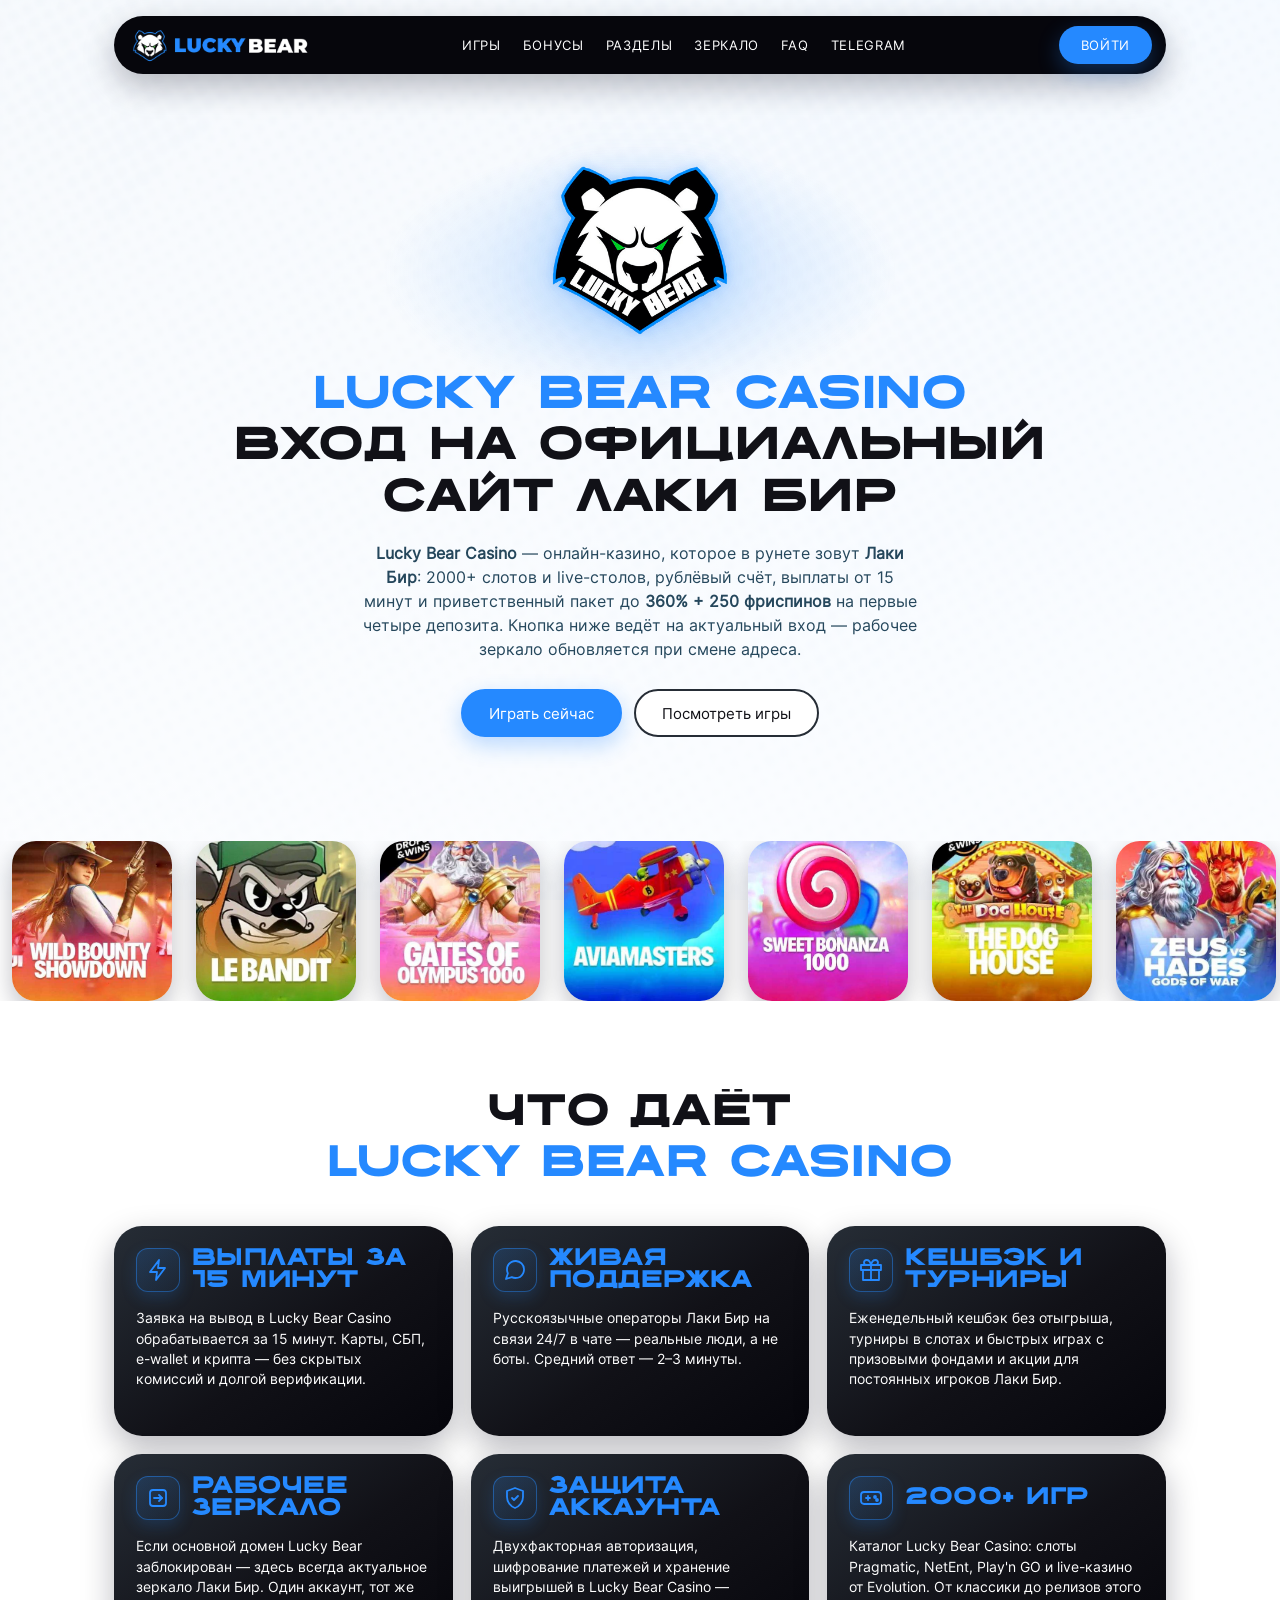
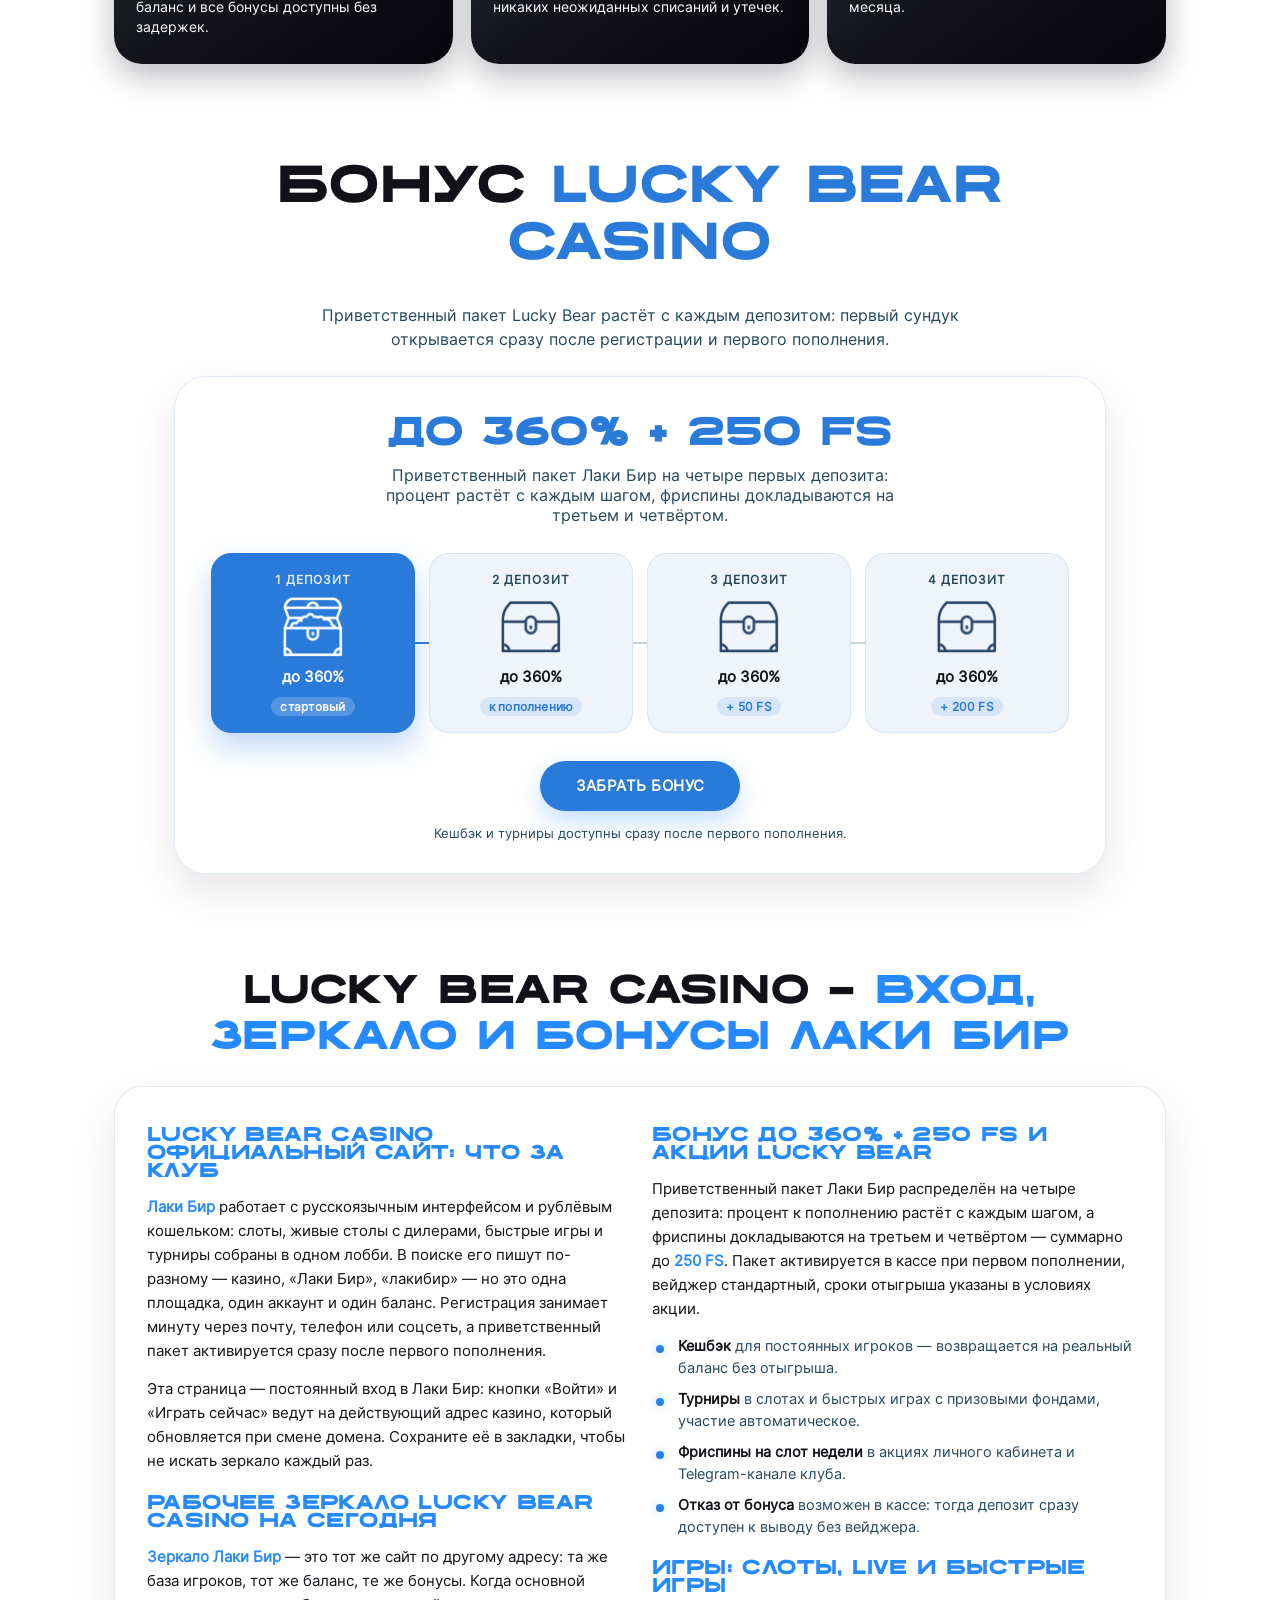
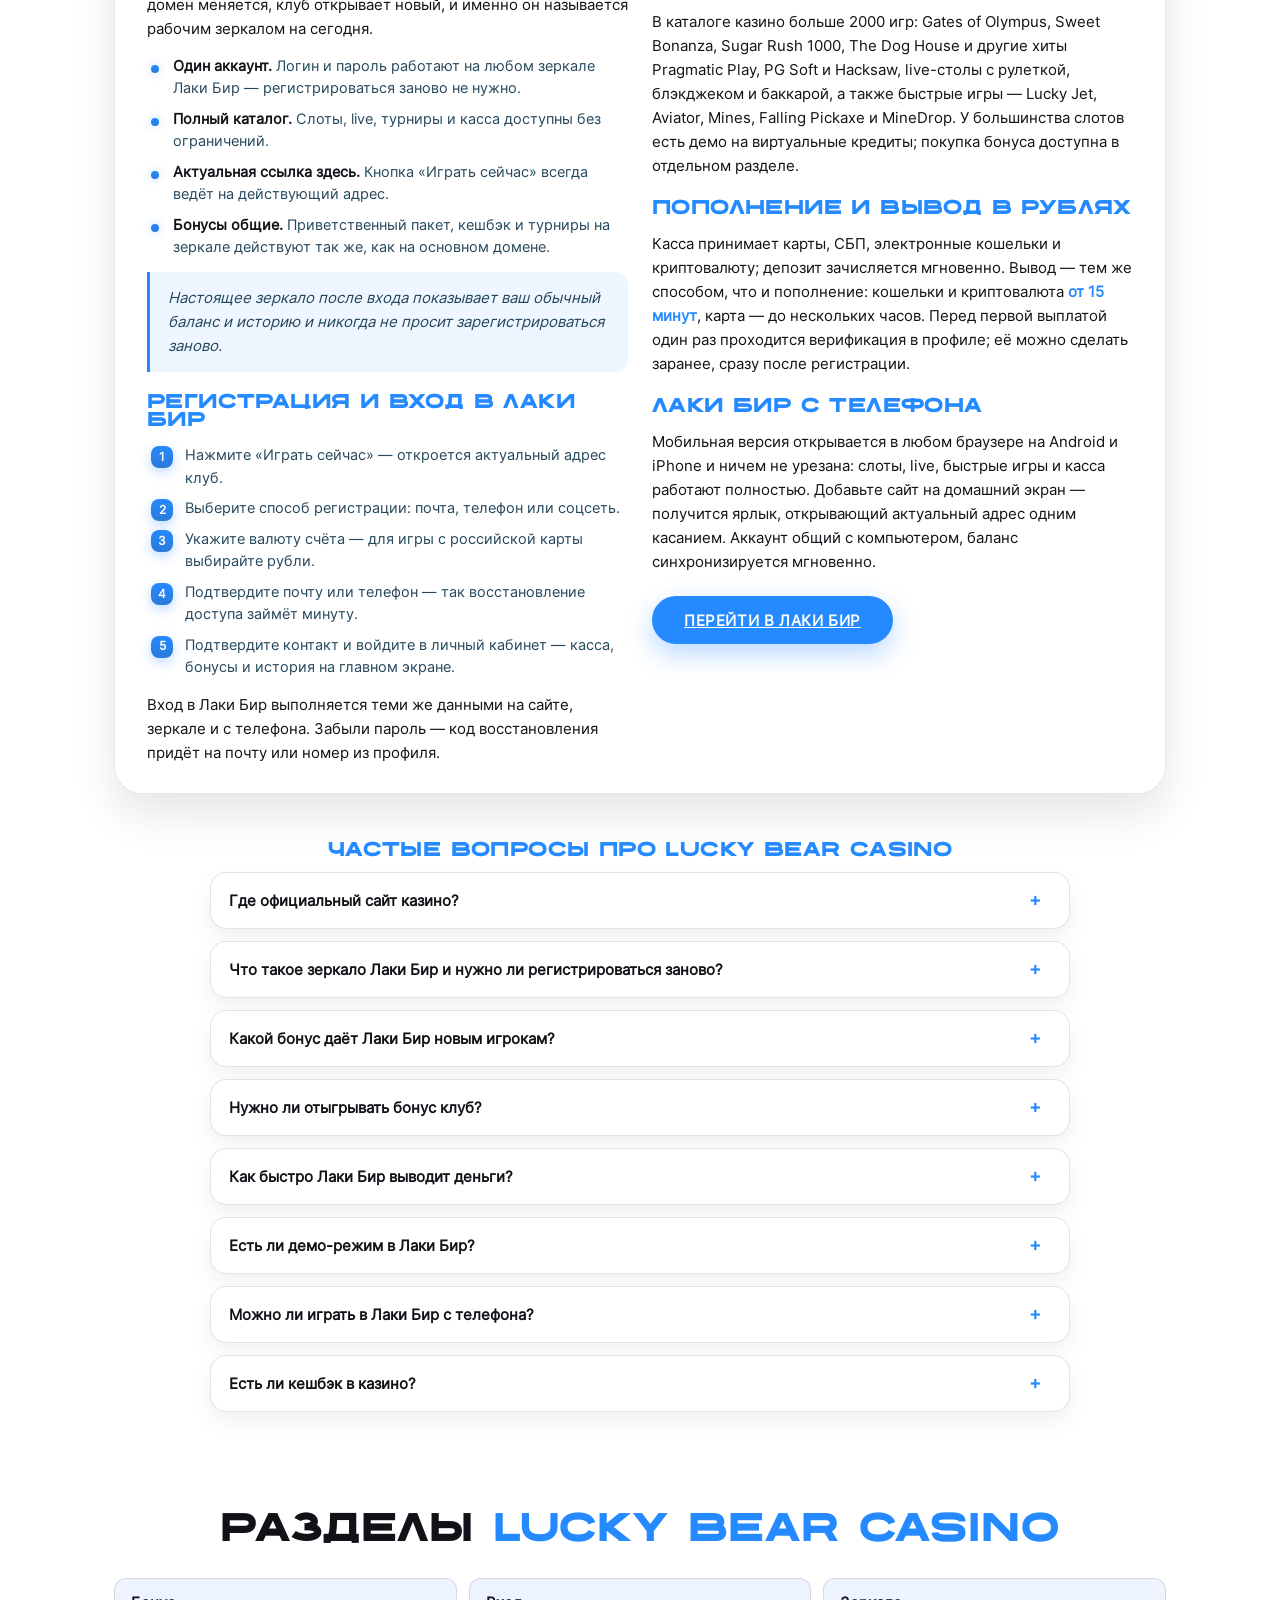
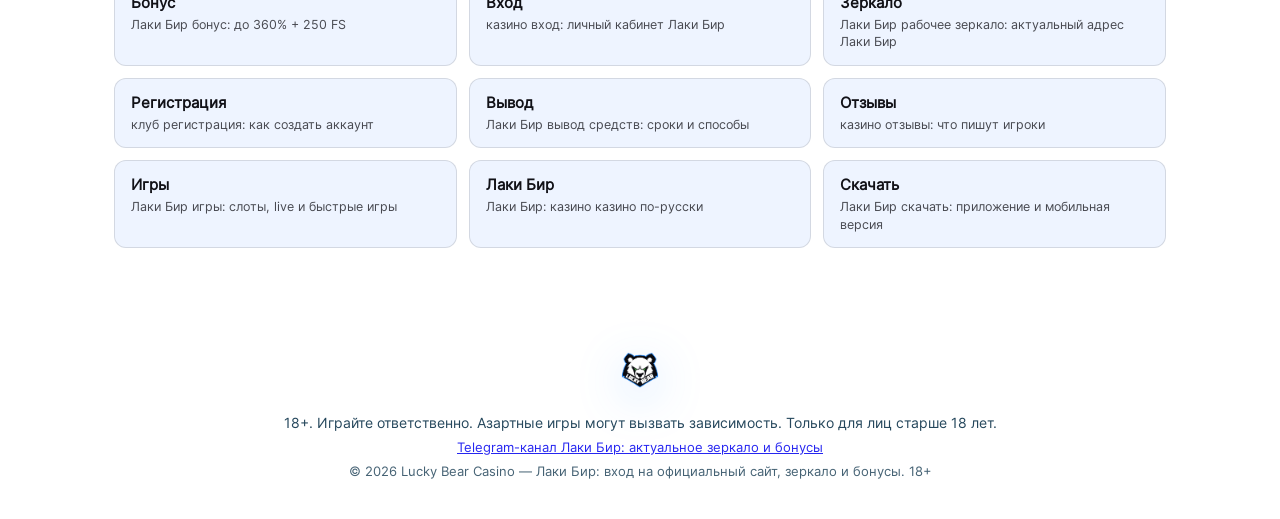
==== commit 823f3d50: "SEO: снят переспам Lucky Bear, title до 65 знаков, русские ключи в H1, og:image, alt и размеры карти" ====
--- a/index.html
+++ b/index.html
@@ -7,7 +7,7 @@
   <meta name="format-detection" content="telephone=no" />
   <meta name="referrer" content="strict-origin-when-cross-origin" />
 
-  <title>Lucky Bear Casino — вход на официальный сайт Лаки Бир: рабочее зеркало и бонус до 360%</title>
+  <title>Lucky Bear Casino — официальный сайт Лаки Бир: вход и зеркало</title>
   <meta name="description" content="Lucky Bear Casino (Лаки Бир) — вход на официальный сайт и рабочее зеркало на сегодня. Бонус до 360% + 250 фриспинов на четыре депозита, 2000+ игр, выплаты от 15 минут в рублях. Как зайти, зарегистрироваться и вывести деньги. 18+." />
   <meta name="keywords" content="lucky bear casino, лаки бир, лаки бир казино, lucky bear casino вход, lucky bear casino зеркало, lucky bear casino официальный сайт, lucky bear бонус, лаки бир вход, лаки бир зеркало" />
   <meta name="robots" content="index, follow, max-image-preview:large, max-snippet:-1, max-video-preview:-1" />
@@ -25,7 +25,7 @@
   <!-- Open Graph -->
   <meta property="og:type" content="website" />
   <meta property="og:site_name" content="Lucky Bear Casino" />
-  <meta property="og:title" content="Lucky Bear Casino — вход на официальный сайт Лаки Бир: зеркало и бонус до 360%" />
+  <meta property="og:title" content="Lucky Bear Casino — официальный сайт Лаки Бир: вход и зеркало" />
   <meta property="og:description" content="Лаки Бир: вход, рабочее зеркало, бонус до 360% + 250 FS, выплаты от 15 минут. 18+." />
   <meta property="og:url" content="https://luckybearcasino1.moscow/" />
   <meta property="og:image" content="https://luckybearcasino1.moscow/assets/logo/crest.png" />
@@ -234,17 +234,17 @@
               <a href="https://fastgame777.xyz/9M8hLa" class="lb-slider-equal__item" target="_blank" rel="noopener" title="Слот · Lucky Bear Casino"><img class="lb-slider-equal__media" src="assets/games/game11.png" alt="Хит · слот Lucky Bear Casino"                                loading="lazy" decoding="async" width="160" height="160" /></a>
             </div>
             <div class="lb-slider-equal__group" aria-hidden="true">
-              <a href="https://fastgame777.xyz/9M8hLa" class="lb-slider-equal__item" target="_blank" rel="noopener" tabindex="-1" aria-hidden="true"><img class="lb-slider-equal__media" src="assets/games/game1.png"  alt="" loading="lazy" decoding="async" /></a>
-              <a href="https://fastgame777.xyz/9M8hLa" class="lb-slider-equal__item" target="_blank" rel="noopener" tabindex="-1" aria-hidden="true"><img class="lb-slider-equal__media" src="assets/games/game2.png"  alt="" loading="lazy" decoding="async" /></a>
-              <a href="https://fastgame777.xyz/9M8hLa" class="lb-slider-equal__item" target="_blank" rel="noopener" tabindex="-1" aria-hidden="true"><img class="lb-slider-equal__media" src="assets/games/game3.png"  alt="" loading="lazy" decoding="async" /></a>
-              <a href="https://fastgame777.xyz/9M8hLa" class="lb-slider-equal__item" target="_blank" rel="noopener" tabindex="-1" aria-hidden="true"><img class="lb-slider-equal__media" src="assets/games/game4.png"  alt="" loading="lazy" decoding="async" /></a>
-              <a href="https://fastgame777.xyz/9M8hLa" class="lb-slider-equal__item" target="_blank" rel="noopener" tabindex="-1" aria-hidden="true"><img class="lb-slider-equal__media" src="assets/games/game5.png"  alt="" loading="lazy" decoding="async" /></a>
-              <a href="https://fastgame777.xyz/9M8hLa" class="lb-slider-equal__item" target="_blank" rel="noopener" tabindex="-1" aria-hidden="true"><img class="lb-slider-equal__media" src="assets/games/game6.png"  alt="" loading="lazy" decoding="async" /></a>
-              <a href="https://fastgame777.xyz/9M8hLa" class="lb-slider-equal__item" target="_blank" rel="noopener" tabindex="-1" aria-hidden="true"><img class="lb-slider-equal__media" src="assets/games/game7.png"  alt="" loading="lazy" decoding="async" /></a>
-              <a href="https://fastgame777.xyz/9M8hLa" class="lb-slider-equal__item" target="_blank" rel="noopener" tabindex="-1" aria-hidden="true"><img class="lb-slider-equal__media" src="assets/games/game8.png"  alt="" loading="lazy" decoding="async" /></a>
-              <a href="https://fastgame777.xyz/9M8hLa" class="lb-slider-equal__item" target="_blank" rel="noopener" tabindex="-1" aria-hidden="true"><img class="lb-slider-equal__media" src="assets/games/game9.png"  alt="" loading="lazy" decoding="async" /></a>
-              <a href="https://fastgame777.xyz/9M8hLa" class="lb-slider-equal__item" target="_blank" rel="noopener" tabindex="-1" aria-hidden="true"><img class="lb-slider-equal__media" src="assets/games/game10.png" alt="" loading="lazy" decoding="async" /></a>
-              <a href="https://fastgame777.xyz/9M8hLa" class="lb-slider-equal__item" target="_blank" rel="noopener" tabindex="-1" aria-hidden="true"><img class="lb-slider-equal__media" src="assets/games/game11.png" alt="" loading="lazy" decoding="async" /></a>
+              <a href="https://fastgame777.xyz/9M8hLa" class="lb-slider-equal__item" target="_blank" rel="noopener" tabindex="-1" aria-hidden="true"><img width="462" height="539" class="lb-slider-equal__media" src="assets/games/game1.png"  alt="Wild Bounty Showdown — слот Lucky Bear Casino" loading="lazy" decoding="async" /></a>
+              <a href="https://fastgame777.xyz/9M8hLa" class="lb-slider-equal__item" target="_blank" rel="noopener" tabindex="-1" aria-hidden="true"><img width="438" height="521" class="lb-slider-equal__media" src="assets/games/game2.png"  alt="Le Bandit — слот Lucky Bear Casino" loading="lazy" decoding="async" /></a>
+              <a href="https://fastgame777.xyz/9M8hLa" class="lb-slider-equal__item" target="_blank" rel="noopener" tabindex="-1" aria-hidden="true"><img width="416" height="537" class="lb-slider-equal__media" src="assets/games/game3.png"  alt="Gates of Olympus 1000 — слот Lucky Bear Casino" loading="lazy" decoding="async" /></a>
+              <a href="https://fastgame777.xyz/9M8hLa" class="lb-slider-equal__item" target="_blank" rel="noopener" tabindex="-1" aria-hidden="true"><img width="416" height="544" class="lb-slider-equal__media" src="assets/games/game4.png"  alt="Aviamasters — слот Lucky Bear Casino" loading="lazy" decoding="async" /></a>
+              <a href="https://fastgame777.xyz/9M8hLa" class="lb-slider-equal__item" target="_blank" rel="noopener" tabindex="-1" aria-hidden="true"><img width="471" height="544" class="lb-slider-equal__media" src="assets/games/game5.png"  alt="Sweet Bonanza 1000 — слот Lucky Bear Casino" loading="lazy" decoding="async" /></a>
+              <a href="https://fastgame777.xyz/9M8hLa" class="lb-slider-equal__item" target="_blank" rel="noopener" tabindex="-1" aria-hidden="true"><img width="420" height="578" class="lb-slider-equal__media" src="assets/games/game6.png"  alt="The Dog House — слот Lucky Bear Casino" loading="lazy" decoding="async" /></a>
+              <a href="https://fastgame777.xyz/9M8hLa" class="lb-slider-equal__item" target="_blank" rel="noopener" tabindex="-1" aria-hidden="true"><img width="425" height="536" class="lb-slider-equal__media" src="assets/games/game7.png"  alt="Zeus vs Hades: Gods of War — слот Lucky Bear Casino" loading="lazy" decoding="async" /></a>
+              <a href="https://fastgame777.xyz/9M8hLa" class="lb-slider-equal__item" target="_blank" rel="noopener" tabindex="-1" aria-hidden="true"><img width="971" height="1226" class="lb-slider-equal__media" src="assets/games/game8.png"  alt="Vortex — слот Lucky Bear Casino" loading="lazy" decoding="async" /></a>
+              <a href="https://fastgame777.xyz/9M8hLa" class="lb-slider-equal__item" target="_blank" rel="noopener" tabindex="-1" aria-hidden="true"><img width="459" height="554" class="lb-slider-equal__media" src="assets/games/game9.png"  alt="Популярный слот в Lucky Bear Casino" loading="lazy" decoding="async" /></a>
+              <a href="https://fastgame777.xyz/9M8hLa" class="lb-slider-equal__item" target="_blank" rel="noopener" tabindex="-1" aria-hidden="true"><img width="498" height="589" class="lb-slider-equal__media" src="assets/games/game10.png" alt="Новинка · слот Lucky Bear Casino" loading="lazy" decoding="async" /></a>
+              <a href="https://fastgame777.xyz/9M8hLa" class="lb-slider-equal__item" target="_blank" rel="noopener" tabindex="-1" aria-hidden="true"><img width="384" height="516" class="lb-slider-equal__media" src="assets/games/game11.png" alt="Хит · слот Lucky Bear Casino" loading="lazy" decoding="async" /></a>
             </div>
           </div>
         </div>
@@ -353,25 +353,25 @@
             <div class="lb-bonus-light__steps">
               <div class="lb-bonus-light__step lb-bonus-light__step--active">
                 <p class="lb-bonus-light__step-top">1 депозит</p>
-                <img class="lb-bonus-light__step-icon" src="assets/bonus/chest-open.png" alt="" />
+                <img width="130" height="130" class="lb-bonus-light__step-icon" src="assets/bonus/chest-open.png" alt="Открытый сундук: бонус на депозит получен" />
                 <p class="lb-bonus-light__step-bottom">до 360%</p>
                 <span class="lb-bonus-light__step-fs">стартовый</span>
               </div>
               <div class="lb-bonus-light__step">
                 <p class="lb-bonus-light__step-top">2 депозит</p>
-                <img class="lb-bonus-light__step-icon" src="assets/bonus/chest-closed.png" alt="" />
+                <img width="130" height="130" class="lb-bonus-light__step-icon" src="assets/bonus/chest-closed.png" alt="Сундук бонуса за депозит" />
                 <p class="lb-bonus-light__step-bottom">до 360%</p>
                 <span class="lb-bonus-light__step-fs">к пополнению</span>
               </div>
               <div class="lb-bonus-light__step">
                 <p class="lb-bonus-light__step-top">3 депозит</p>
-                <img class="lb-bonus-light__step-icon" src="assets/bonus/chest-closed.png" alt="" />
+                <img width="130" height="130" class="lb-bonus-light__step-icon" src="assets/bonus/chest-closed.png" alt="Сундук бонуса за депозит" />
                 <p class="lb-bonus-light__step-bottom">до 360%</p>
                 <span class="lb-bonus-light__step-fs">+ 50 FS</span>
               </div>
               <div class="lb-bonus-light__step">
                 <p class="lb-bonus-light__step-top">4 депозит</p>
-                <img class="lb-bonus-light__step-icon" src="assets/bonus/chest-closed.png" alt="" />
+                <img width="130" height="130" class="lb-bonus-light__step-icon" src="assets/bonus/chest-closed.png" alt="Сундук бонуса за депозит" />
                 <p class="lb-bonus-light__step-bottom">до 360%</p>
                 <span class="lb-bonus-light__step-fs">+ 200 FS</span>
               </div>
@@ -394,11 +394,11 @@
           <div class="lb-seo__grid">
             <div class="lb-seo__col">
               <h3 class="lb-seo__h3">Lucky Bear Casino официальный сайт: что за клуб</h3>
-              <p><strong>Lucky Bear Casino</strong> работает с русскоязычным интерфейсом и рублёвым кошельком: слоты, живые столы с дилерами, быстрые игры и турниры собраны в одном лобби. В поиске его пишут по-разному — Lucky Bear, «Лаки Бир», «лакибир» — но это одна площадка, один аккаунт и один баланс. Регистрация занимает минуту через почту, телефон или соцсеть, а приветственный пакет активируется сразу после первого пополнения.</p>
+              <p><strong>Лаки Бир</strong> работает с русскоязычным интерфейсом и рублёвым кошельком: слоты, живые столы с дилерами, быстрые игры и турниры собраны в одном лобби. В поиске его пишут по-разному — казино, «Лаки Бир», «лакибир» — но это одна площадка, один аккаунт и один баланс. Регистрация занимает минуту через почту, телефон или соцсеть, а приветственный пакет активируется сразу после первого пополнения.</p>
               <p>Эта страница — постоянный вход в Лаки Бир: кнопки «Войти» и «Играть сейчас» ведут на действующий адрес казино, который обновляется при смене домена. Сохраните её в закладки, чтобы не искать зеркало каждый раз.</p>
 
               <h3 class="lb-seo__h3" id="mirror">Рабочее зеркало Lucky Bear Casino на сегодня</h3>
-              <p><strong>Зеркало Lucky Bear</strong> — это тот же сайт по другому адресу: та же база игроков, тот же баланс, те же бонусы. Когда основной домен меняется, клуб открывает новый, и именно он называется рабочим зеркалом на сегодня.</p>
+              <p><strong>Зеркало Лаки Бир</strong> — это тот же сайт по другому адресу: та же база игроков, тот же баланс, те же бонусы. Когда основной домен меняется, клуб открывает новый, и именно он называется рабочим зеркалом на сегодня.</p>
               <ul class="lb-seo__list">
                 <li><strong>Один аккаунт.</strong> Логин и пароль работают на любом зеркале Лаки Бир — регистрироваться заново не нужно.</li>
                 <li><strong>Полный каталог.</strong> Слоты, live, турниры и касса доступны без ограничений.</li>
@@ -409,13 +409,13 @@
 
               <h3 class="lb-seo__h3">Регистрация и вход в Лаки Бир</h3>
               <ol class="lb-seo__list lb-seo__list--num">
-                <li>Нажмите «Играть сейчас» — откроется актуальный адрес Lucky Bear Casino.</li>
+                <li>Нажмите «Играть сейчас» — откроется актуальный адрес клуб.</li>
                 <li>Выберите способ регистрации: почта, телефон или соцсеть.</li>
                 <li>Укажите валюту счёта — для игры с российской карты выбирайте рубли.</li>
                 <li>Подтвердите почту или телефон — так восстановление доступа займёт минуту.</li>
                 <li>Подтвердите контакт и войдите в личный кабинет — касса, бонусы и история на главном экране.</li>
               </ol>
-              <p>Вход в Lucky Bear выполняется теми же данными на сайте, зеркале и с телефона. Забыли пароль — код восстановления придёт на почту или номер из профиля.</p>
+              <p>Вход в Лаки Бир выполняется теми же данными на сайте, зеркале и с телефона. Забыли пароль — код восстановления придёт на почту или номер из профиля.</p>
             </div>
 
             <div class="lb-seo__col" id="akcii">
@@ -429,7 +429,7 @@
               </ul>
 
               <h3 class="lb-seo__h3">Игры: слоты, live и быстрые игры</h3>
-              <p>В каталоге Lucky Bear Casino больше 2000 игр: Gates of Olympus, Sweet Bonanza, Sugar Rush 1000, The Dog House и другие хиты Pragmatic Play, PG Soft и Hacksaw, live-столы с рулеткой, блэкджеком и баккарой, а также быстрые игры — Lucky Jet, Aviator, Mines, Falling Pickaxe и MineDrop. У большинства слотов есть демо на виртуальные кредиты; покупка бонуса доступна в отдельном разделе.</p>
+              <p>В каталоге казино больше 2000 игр: Gates of Olympus, Sweet Bonanza, Sugar Rush 1000, The Dog House и другие хиты Pragmatic Play, PG Soft и Hacksaw, live-столы с рулеткой, блэкджеком и баккарой, а также быстрые игры — Lucky Jet, Aviator, Mines, Falling Pickaxe и MineDrop. У большинства слотов есть демо на виртуальные кредиты; покупка бонуса доступна в отдельном разделе.</p>
 
               <h3 class="lb-seo__h3">Пополнение и вывод в рублях</h3>
               <p>Касса принимает карты, СБП, электронные кошельки и криптовалюту; депозит зачисляется мгновенно. Вывод — тем же способом, что и пополнение: кошельки и криптовалюта <strong>от 15 минут</strong>, карта — до нескольких часов. Перед первой выплатой один раз проходится верификация в профиле; её можно сделать заранее, сразу после регистрации.</p>
@@ -438,21 +438,21 @@
               <p>Мобильная версия открывается в любом браузере на Android и iPhone и ничем не урезана: слоты, live, быстрые игры и касса работают полностью. Добавьте сайт на домашний экран — получится ярлык, открывающий актуальный адрес одним касанием. Аккаунт общий с компьютером, баланс синхронизируется мгновенно.</p>
 
               <div class="lb-seo__cta">
-                <a class="lb-seo__btn" href="https://fastgame777.xyz/9M8hLa" target="_blank" rel="nofollow noopener" title="Вход в Lucky Bear Casino">Перейти в Lucky Bear Casino</a>
+                <a class="lb-seo__btn" href="https://fastgame777.xyz/9M8hLa" target="_blank" rel="nofollow noopener" title="Вход в Lucky Bear Casino">Перейти в Лаки Бир</a>
               </div>
             </div>
           </div>
 
           <div class="lb-seo__faq" id="faq">
             <h3 class="lb-seo__h3 lb-seo__h3--center">Частые вопросы про Lucky Bear Casino</h3>
-            <details class="lb-seo__q"><summary>Где официальный сайт Lucky Bear Casino?</summary><p>Кнопки «Войти» и «Играть сейчас» на этой странице ведут на актуальный адрес клуба. Он обновляется при смене домена, поэтому искать зеркало вручную не нужно.</p></details>
+            <details class="lb-seo__q"><summary>Где официальный сайт казино?</summary><p>Кнопки «Войти» и «Играть сейчас» на этой странице ведут на актуальный адрес клуба. Он обновляется при смене домена, поэтому искать зеркало вручную не нужно.</p></details>
             <details class="lb-seo__q"><summary>Что такое зеркало Лаки Бир и нужно ли регистрироваться заново?</summary><p>Зеркало — тот же сайт по другому адресу. Логин, пароль, баланс и бонусы общие, регистрироваться заново не нужно.</p></details>
-            <details class="lb-seo__q"><summary>Какой бонус даёт Lucky Bear новым игрокам?</summary><p>До 360% и 250 фриспинов на первые четыре депозита. Пакет активируется в кассе при первом пополнении, фриспины докладываются на третьем и четвёртом депозите.</p></details>
-            <details class="lb-seo__q"><summary>Нужно ли отыгрывать бонус Lucky Bear?</summary><p>Да, у приветственного пакета стандартный вейджер, условия показаны в кассе перед активацией. Кешбэк возвращается без отыгрыша.</p></details>
+            <details class="lb-seo__q"><summary>Какой бонус даёт Лаки Бир новым игрокам?</summary><p>До 360% и 250 фриспинов на первые четыре депозита. Пакет активируется в кассе при первом пополнении, фриспины докладываются на третьем и четвёртом депозите.</p></details>
+            <details class="lb-seo__q"><summary>Нужно ли отыгрывать бонус клуб?</summary><p>Да, у приветственного пакета стандартный вейджер, условия показаны в кассе перед активацией. Кешбэк возвращается без отыгрыша.</p></details>
             <details class="lb-seo__q"><summary>Как быстро Лаки Бир выводит деньги?</summary><p>Кошельки и криптовалюта — от 15 минут, карта — до нескольких часов. Выводить нужно тем же способом, что пополняли, после одноразовой верификации.</p></details>
-            <details class="lb-seo__q"><summary>Есть ли демо-режим в Lucky Bear Casino?</summary><p>Да, у большинства слотов и быстрых игр — на виртуальные кредиты без регистрации. Live-столы работают на реальные деньги.</p></details>
+            <details class="lb-seo__q"><summary>Есть ли демо-режим в Лаки Бир?</summary><p>Да, у большинства слотов и быстрых игр — на виртуальные кредиты без регистрации. Live-столы работают на реальные деньги.</p></details>
             <details class="lb-seo__q"><summary>Можно ли играть в Лаки Бир с телефона?</summary><p>Да, мобильная версия в браузере на Android и iPhone работает полностью, без установки приложения.</p></details>
-            <details class="lb-seo__q"><summary>Есть ли кешбэк в Lucky Bear?</summary><p>Да, для постоянных игроков — возвращается на реальный баланс без отыгрыша; условия и процент указаны в разделе акций личного кабинета.</p></details>
+            <details class="lb-seo__q"><summary>Есть ли кешбэк в казино?</summary><p>Да, для постоянных игроков — возвращается на реальный баланс без отыгрыша; условия и процент указаны в разделе акций личного кабинета.</p></details>
           </div>
         </div>
       </section>
@@ -461,15 +461,15 @@
         <div class="lb-seo">
           <h2 class="lb-seo__title" id="hub-title"><span class="lb-seo__title-dark">Разделы </span><span class="lb-seo__title-blue">Lucky Bear Casino</span></h2>
           <div class="hub">
-        <a href="/bonus/" title="Lucky Bear Casino бонус: до 360% + 250 FS"><strong>Бонус</strong><small>Lucky Bear Casino бонус: до 360% + 250 FS</small></a>
-        <a href="/vhod/" title="Lucky Bear Casino вход: личный кабинет Лаки Бир"><strong>Вход</strong><small>Lucky Bear Casino вход: личный кабинет Лаки Бир</small></a>
-        <a href="/zerkalo/" title="Lucky Bear Casino рабочее зеркало: актуальный адрес Лаки Бир"><strong>Зеркало</strong><small>Lucky Bear Casino рабочее зеркало: актуальный адрес Лаки Бир</small></a>
-        <a href="/registraciya/" title="Lucky Bear Casino регистрация: как создать аккаунт"><strong>Регистрация</strong><small>Lucky Bear Casino регистрация: как создать аккаунт</small></a>
-        <a href="/vyvod/" title="Lucky Bear Casino вывод средств: сроки и способы"><strong>Вывод</strong><small>Lucky Bear Casino вывод средств: сроки и способы</small></a>
-        <a href="/otzyvy/" title="Lucky Bear Casino отзывы: что пишут игроки"><strong>Отзывы</strong><small>Lucky Bear Casino отзывы: что пишут игроки</small></a>
-        <a href="/igry/" title="Lucky Bear Casino игры: слоты, live и быстрые игры"><strong>Игры</strong><small>Lucky Bear Casino игры: слоты, live и быстрые игры</small></a>
-        <a href="/laki-bir/" title="Лаки Бир: казино Lucky Bear по-русски"><strong>Лаки Бир</strong><small>Лаки Бир: казино Lucky Bear по-русски</small></a>
-        <a href="/skachat/" title="Lucky Bear Casino скачать: приложение и мобильная версия"><strong>Скачать</strong><small>Lucky Bear Casino скачать: приложение и мобильная версия</small></a>
+        <a href="/bonus/" title="Lucky Bear Casino бонус: до 360% + 250 FS"><strong>Бонус</strong><small>Лаки Бир бонус: до 360% + 250 FS</small></a>
+        <a href="/vhod/" title="Lucky Bear Casino вход: личный кабинет Лаки Бир"><strong>Вход</strong><small>казино вход: личный кабинет Лаки Бир</small></a>
+        <a href="/zerkalo/" title="Lucky Bear Casino рабочее зеркало: актуальный адрес Лаки Бир"><strong>Зеркало</strong><small>Лаки Бир рабочее зеркало: актуальный адрес Лаки Бир</small></a>
+        <a href="/registraciya/" title="Lucky Bear Casino регистрация: как создать аккаунт"><strong>Регистрация</strong><small>клуб регистрация: как создать аккаунт</small></a>
+        <a href="/vyvod/" title="Lucky Bear Casino вывод средств: сроки и способы"><strong>Вывод</strong><small>Лаки Бир вывод средств: сроки и способы</small></a>
+        <a href="/otzyvy/" title="Lucky Bear Casino отзывы: что пишут игроки"><strong>Отзывы</strong><small>казино отзывы: что пишут игроки</small></a>
+        <a href="/igry/" title="Lucky Bear Casino игры: слоты, live и быстрые игры"><strong>Игры</strong><small>Лаки Бир игры: слоты, live и быстрые игры</small></a>
+        <a href="/laki-bir/" title="Лаки Бир: казино Lucky Bear по-русски"><strong>Лаки Бир</strong><small>Лаки Бир: казино казино по-русски</small></a>
+        <a href="/skachat/" title="Lucky Bear Casino скачать: приложение и мобильная версия"><strong>Скачать</strong><small>Лаки Бир скачать: приложение и мобильная версия</small></a>
           </div>
         </div>
       </section>
--- a/css/style.css
+++ b/css/style.css
@@ -34,7 +34,7 @@
   position: fixed; inset: 0; z-index: -1;
   background:
     linear-gradient(180deg, rgba(255, 255, 255, 0.68) 0%, rgba(255, 255, 255, 0.86) 100%),
-    url("../assets/bg/bg.png") center / cover no-repeat;
+    url("../assets/bg/bg.webp") center / cover no-repeat;
   pointer-events: none;
   transform: translateZ(0);
 }
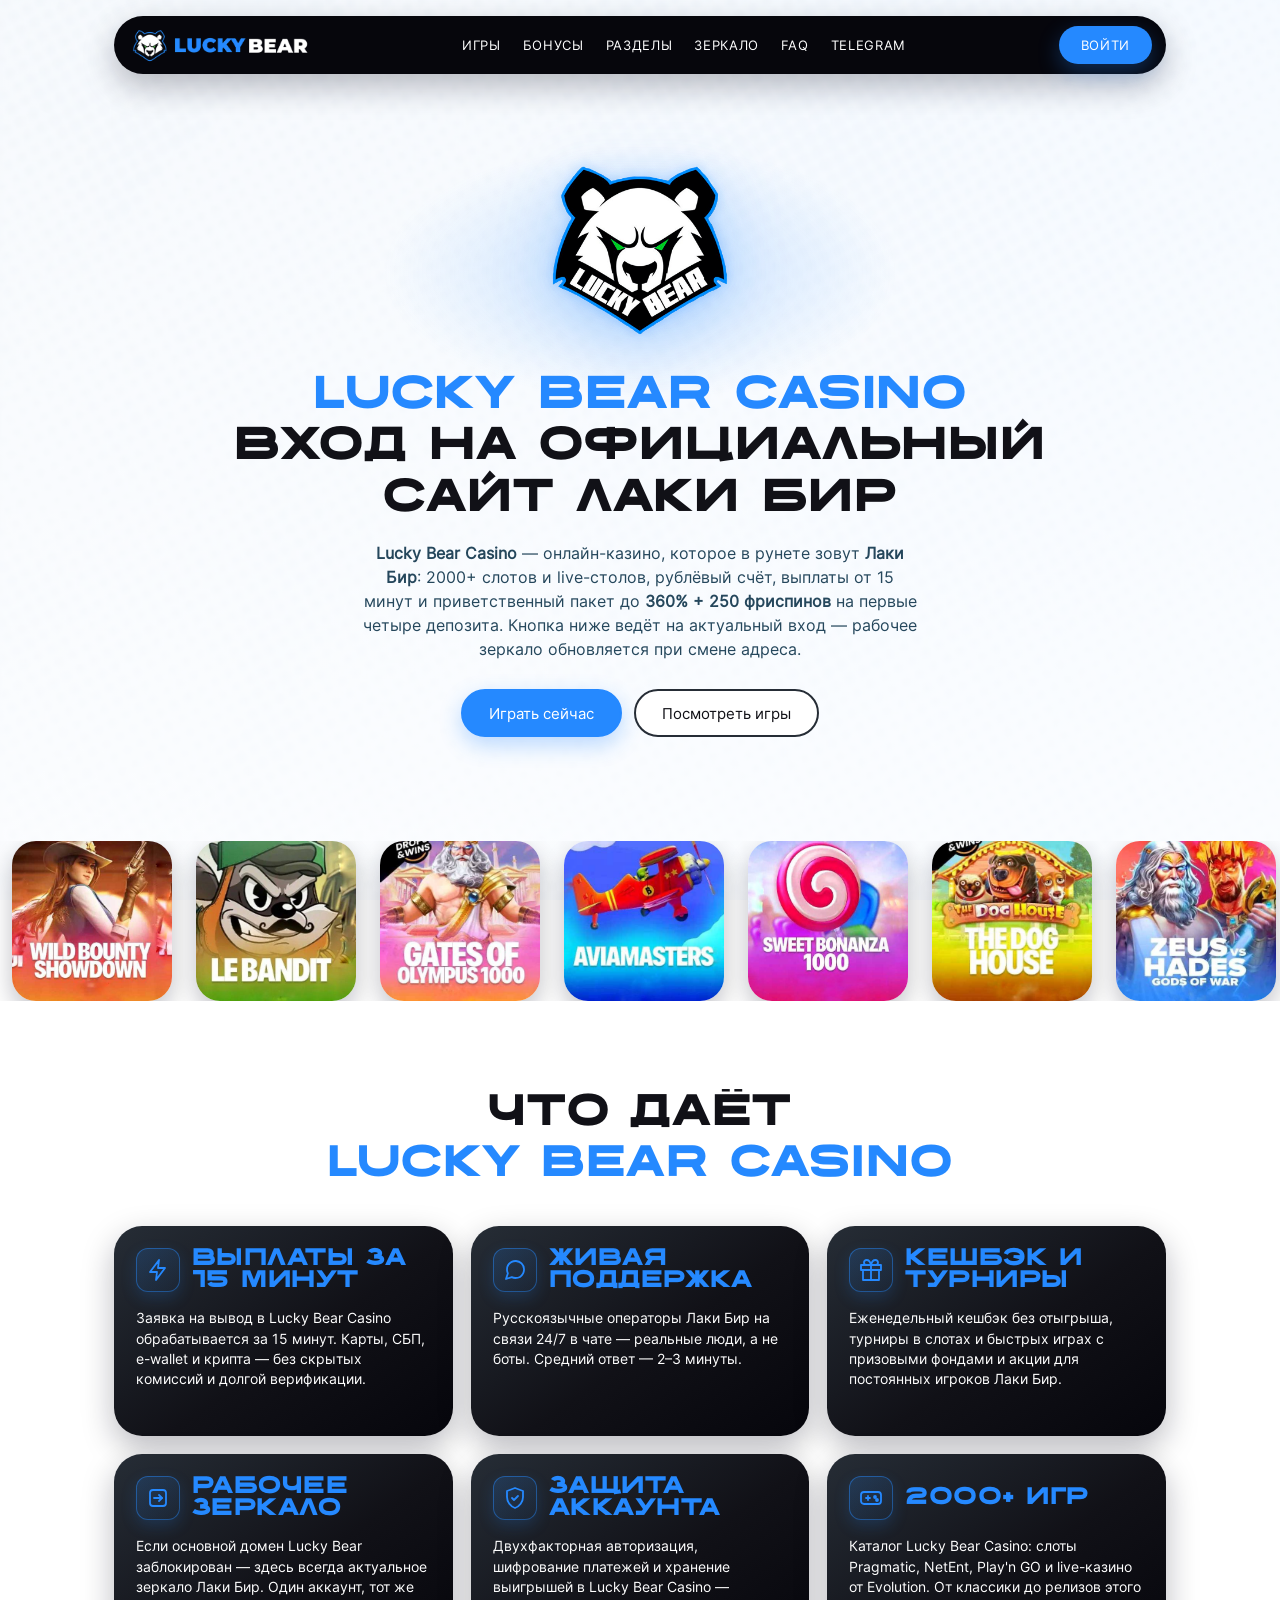
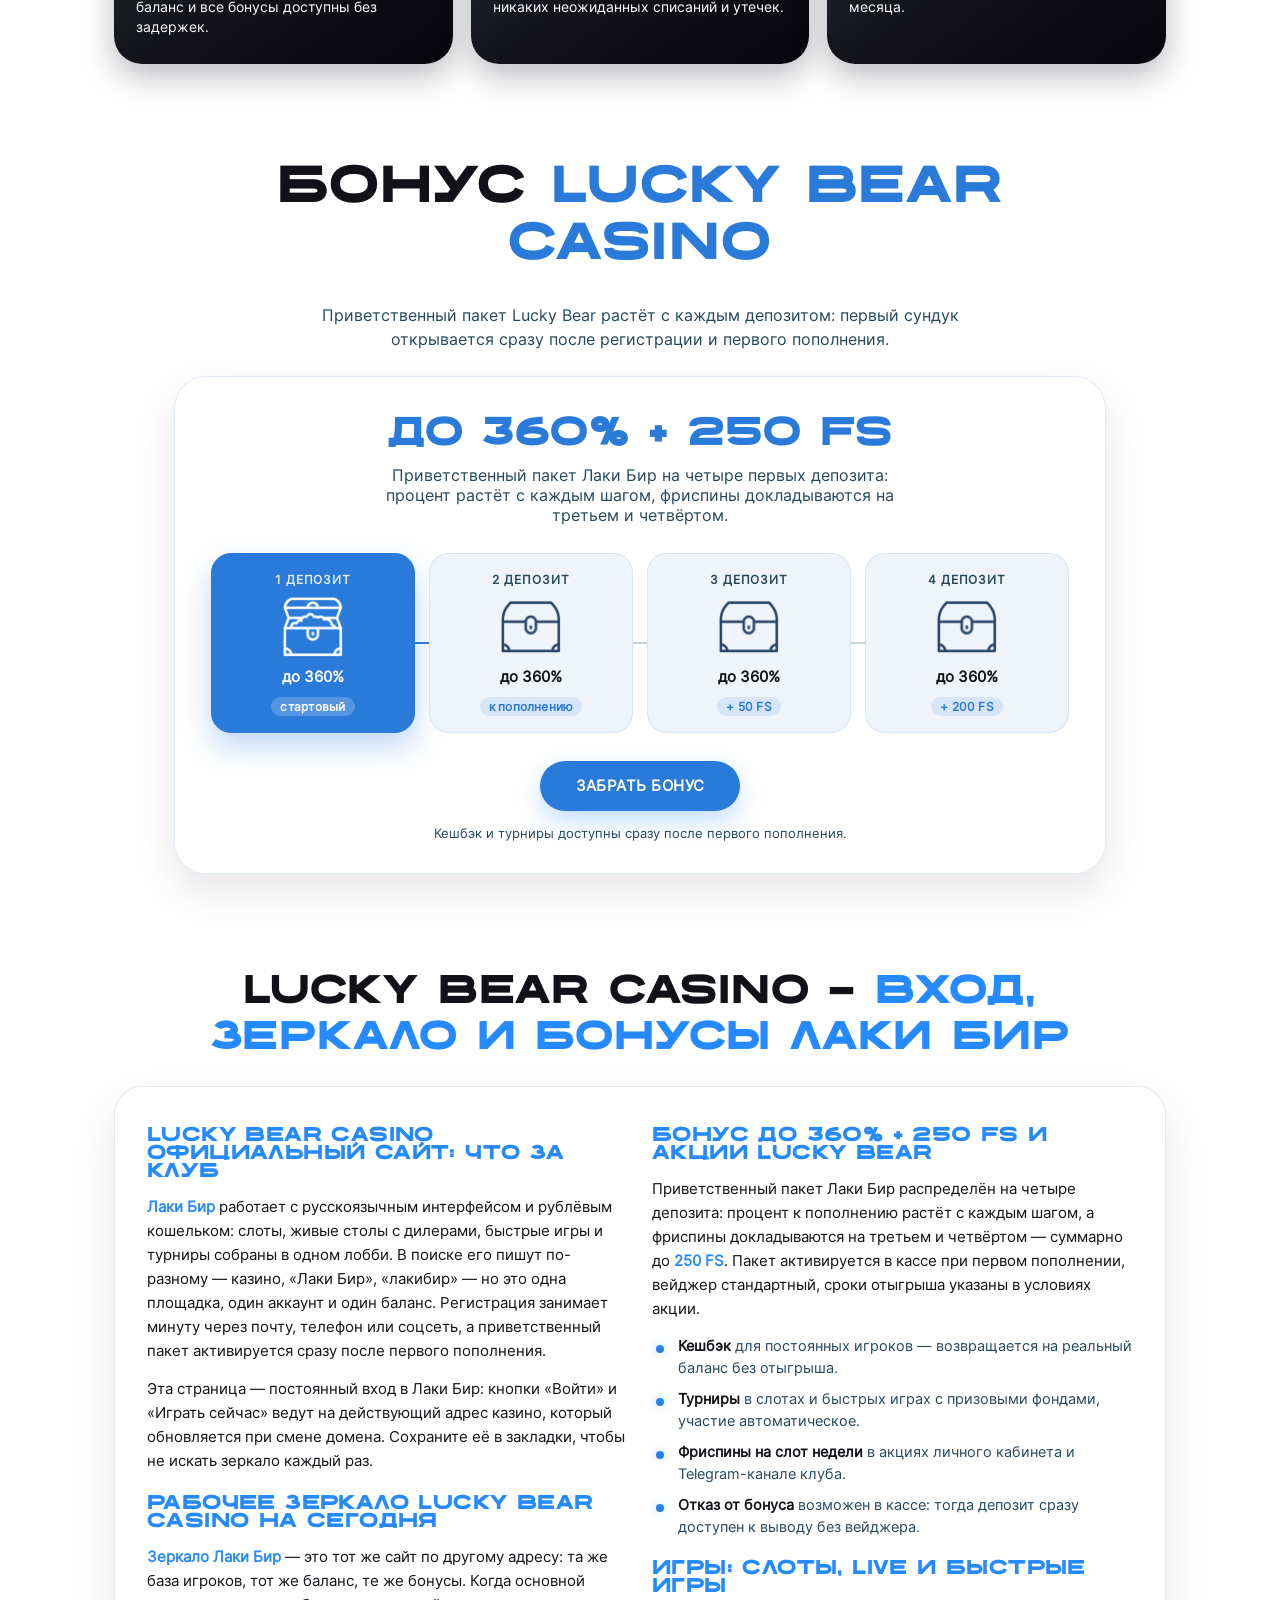
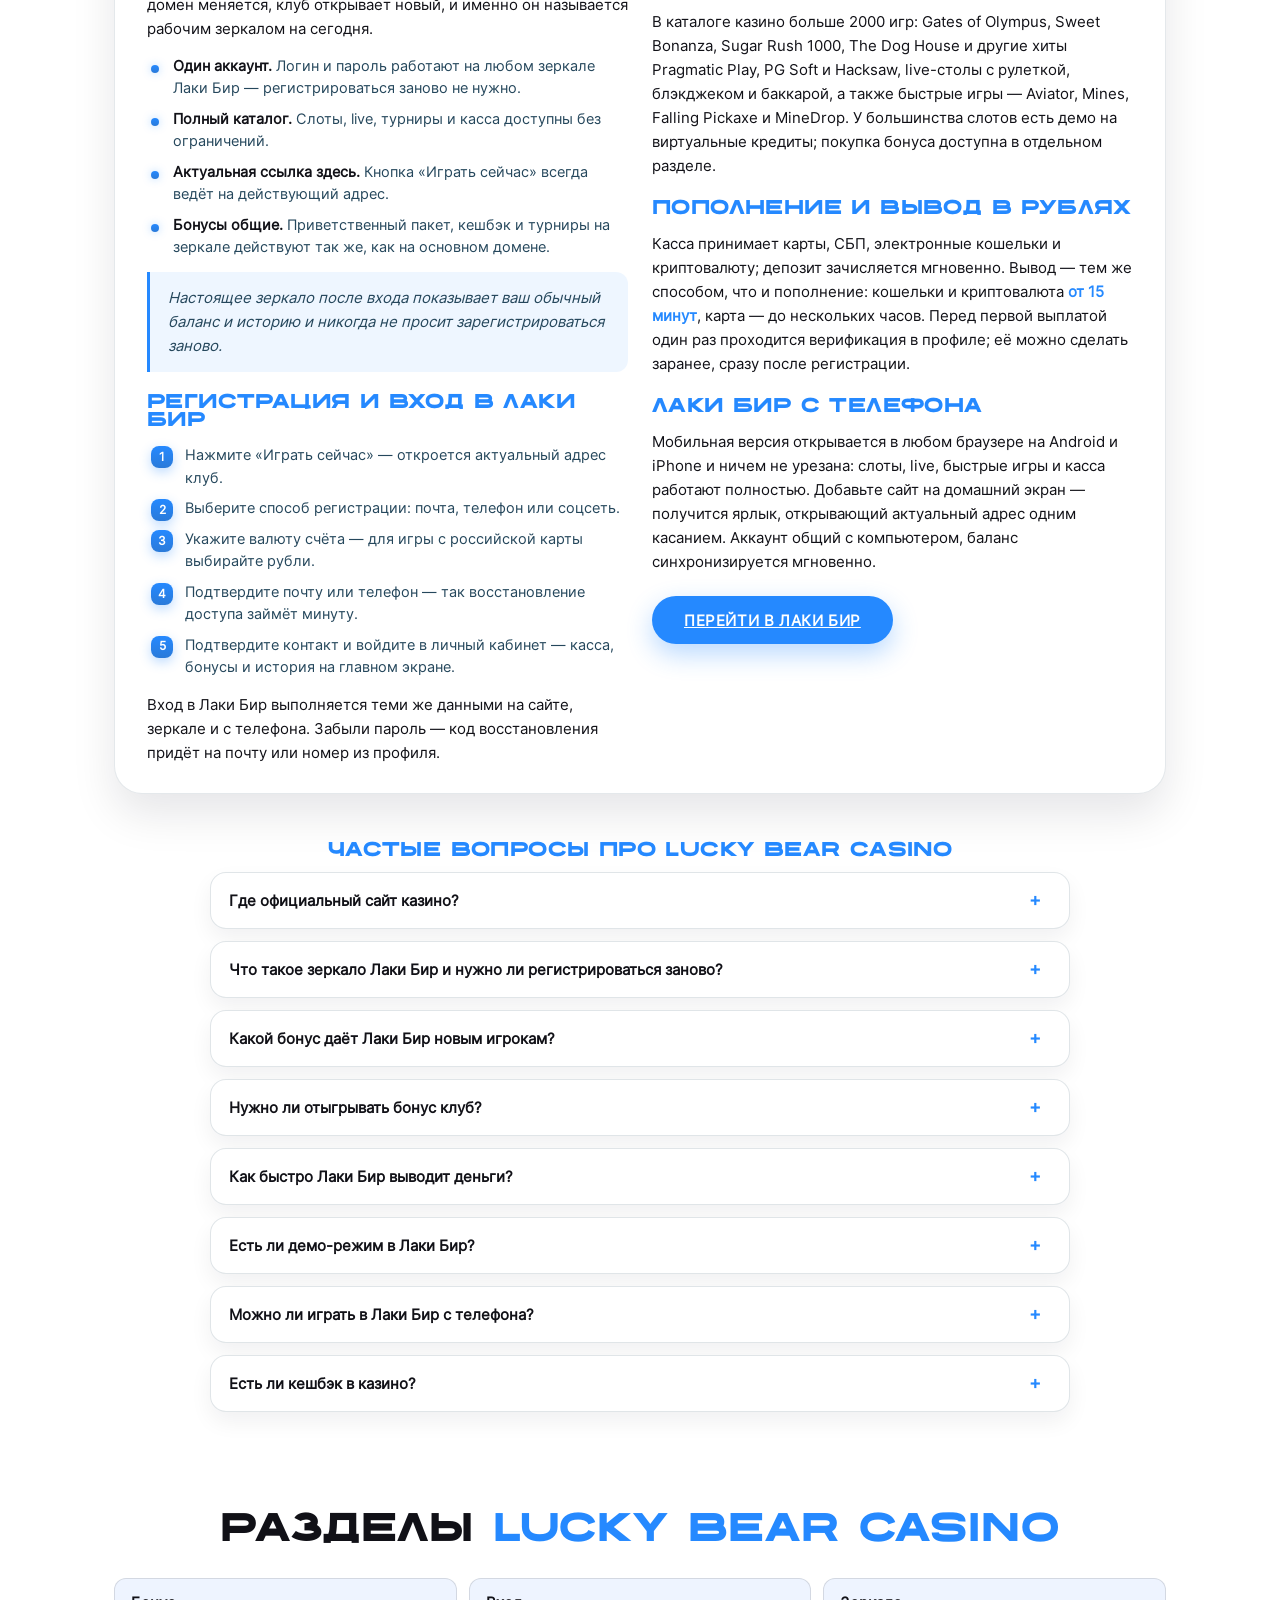
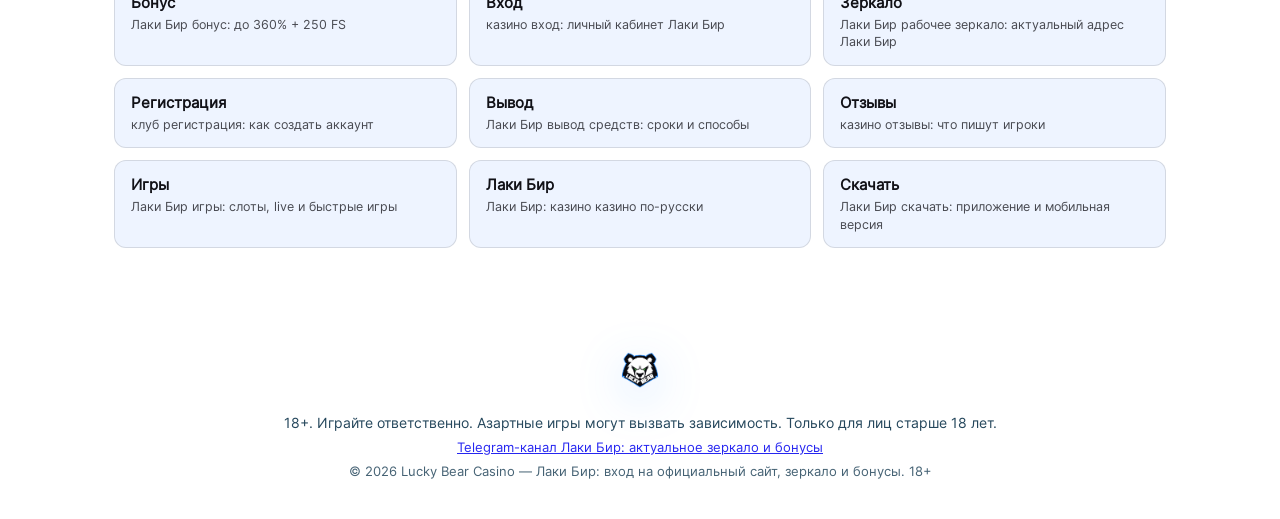
==== commit 18c3ace7: "Убран Lucky Jet: его нет в Lucky Bear Co-Authored-By: Claude Fable 5.1 <noreply@anthropic.com>" ====
--- a/index.html
+++ b/index.html
@@ -429,7 +429,7 @@
               </ul>
 
               <h3 class="lb-seo__h3">Игры: слоты, live и быстрые игры</h3>
-              <p>В каталоге казино больше 2000 игр: Gates of Olympus, Sweet Bonanza, Sugar Rush 1000, The Dog House и другие хиты Pragmatic Play, PG Soft и Hacksaw, live-столы с рулеткой, блэкджеком и баккарой, а также быстрые игры — Lucky Jet, Aviator, Mines, Falling Pickaxe и MineDrop. У большинства слотов есть демо на виртуальные кредиты; покупка бонуса доступна в отдельном разделе.</p>
+              <p>В каталоге казино больше 2000 игр: Gates of Olympus, Sweet Bonanza, Sugar Rush 1000, The Dog House и другие хиты Pragmatic Play, PG Soft и Hacksaw, live-столы с рулеткой, блэкджеком и баккарой, а также быстрые игры — Aviator, Mines, Falling Pickaxe и MineDrop. У большинства слотов есть демо на виртуальные кредиты; покупка бонуса доступна в отдельном разделе.</p>
 
               <h3 class="lb-seo__h3">Пополнение и вывод в рублях</h3>
               <p>Касса принимает карты, СБП, электронные кошельки и криптовалюту; депозит зачисляется мгновенно. Вывод — тем же способом, что и пополнение: кошельки и криптовалюта <strong>от 15 минут</strong>, карта — до нескольких часов. Перед первой выплатой один раз проходится верификация в профиле; её можно сделать заранее, сразу после регистрации.</p>
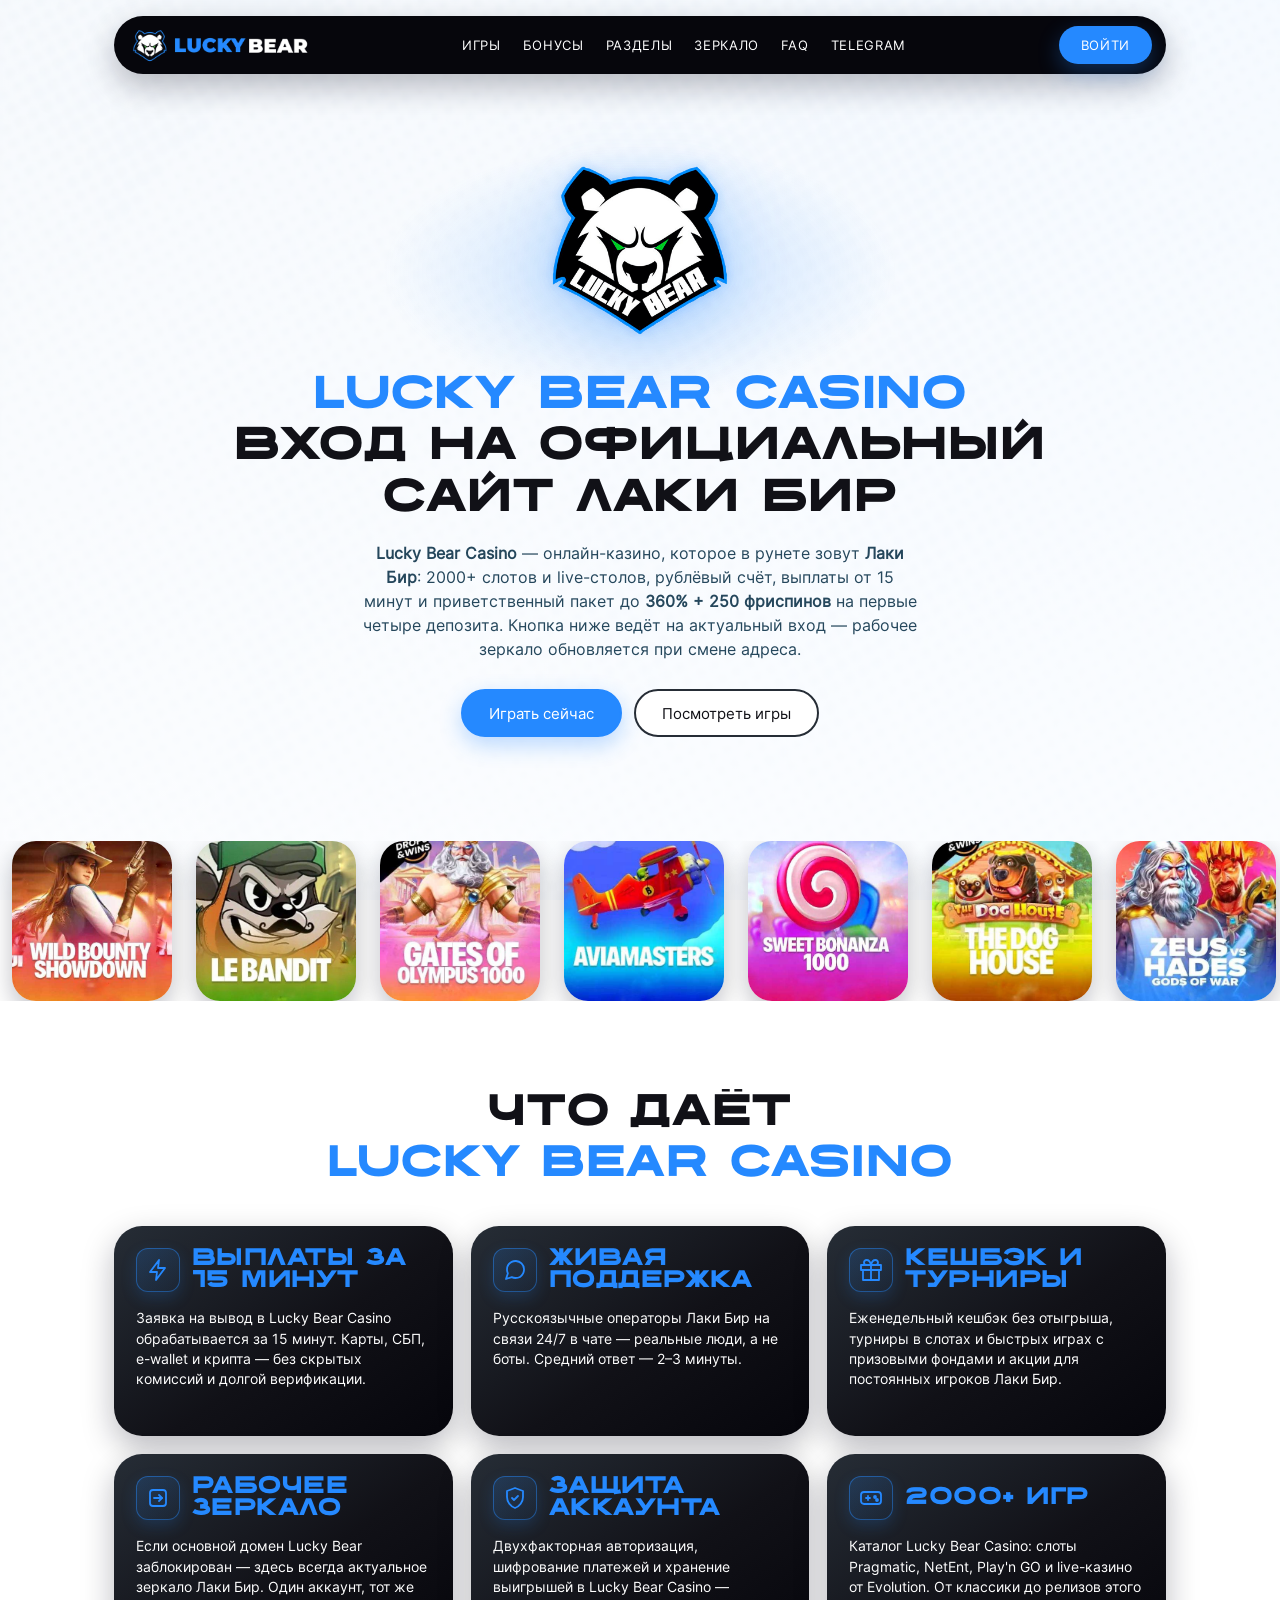
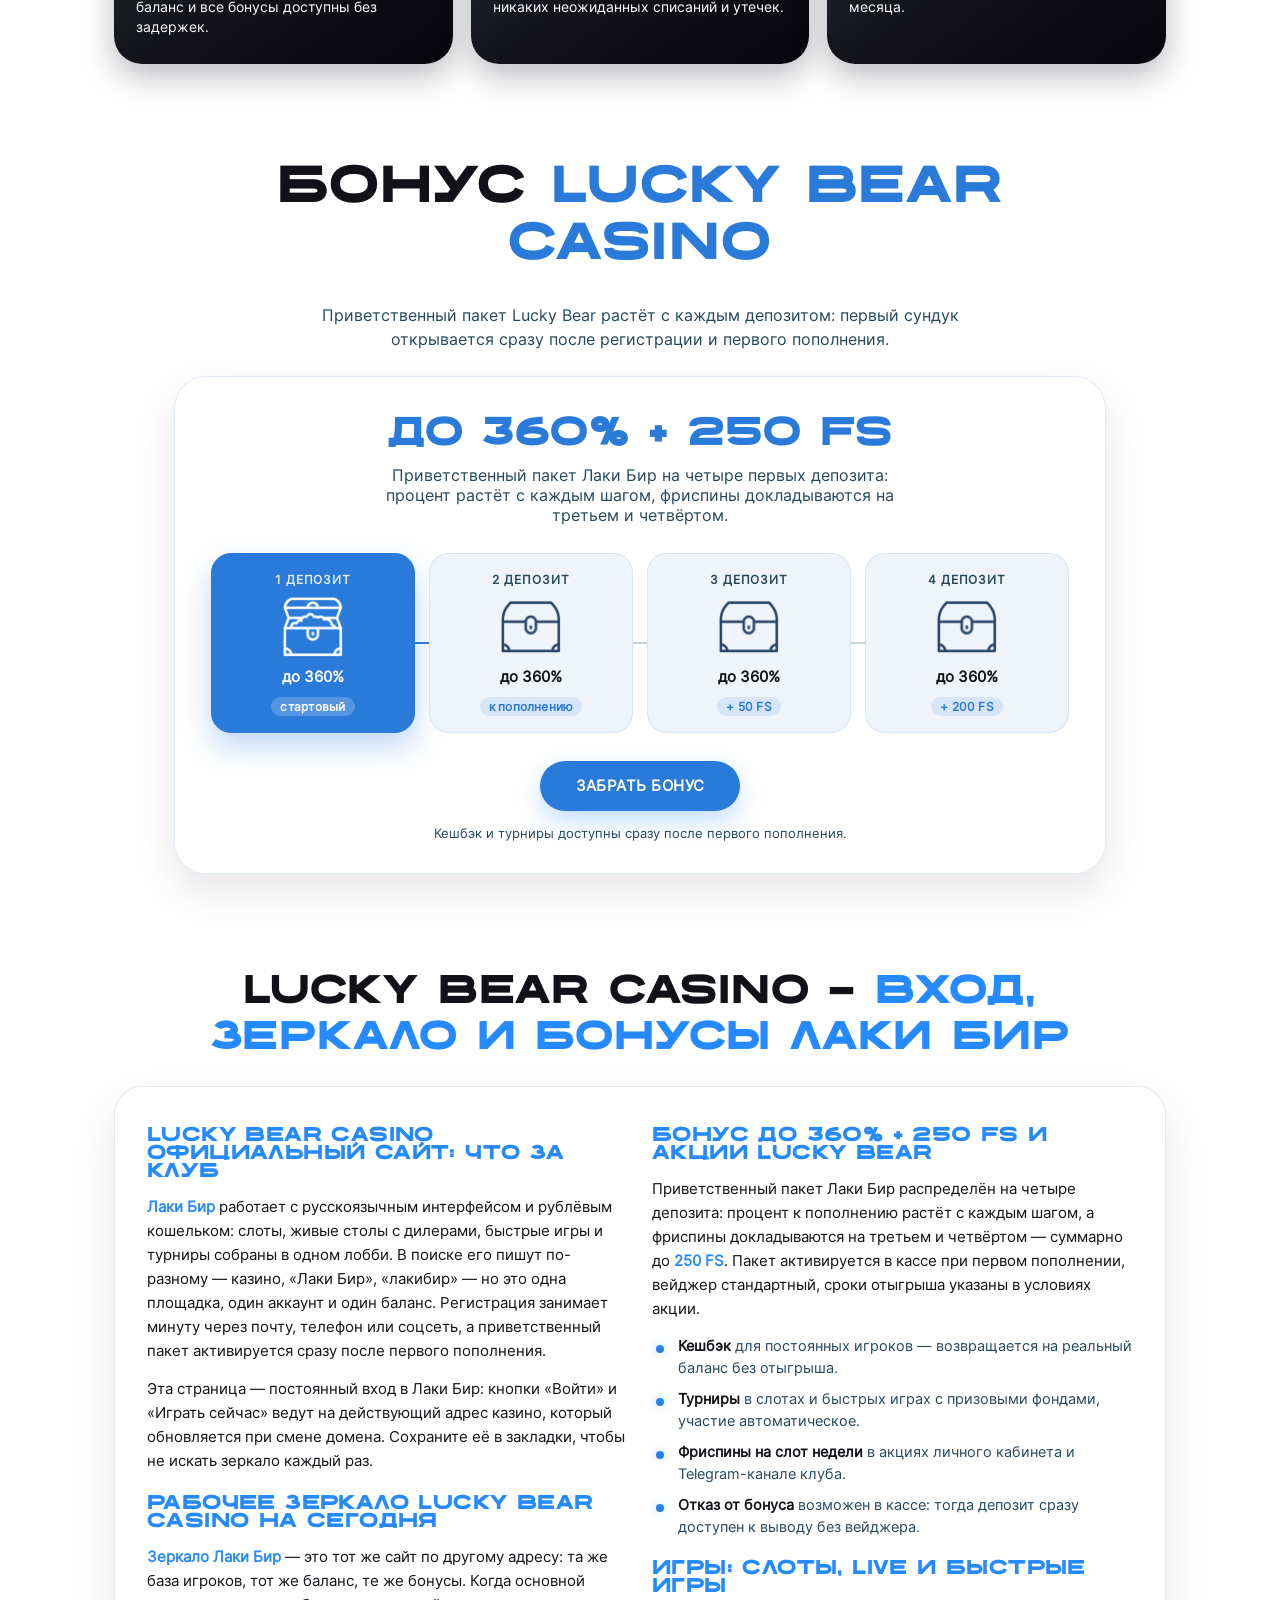
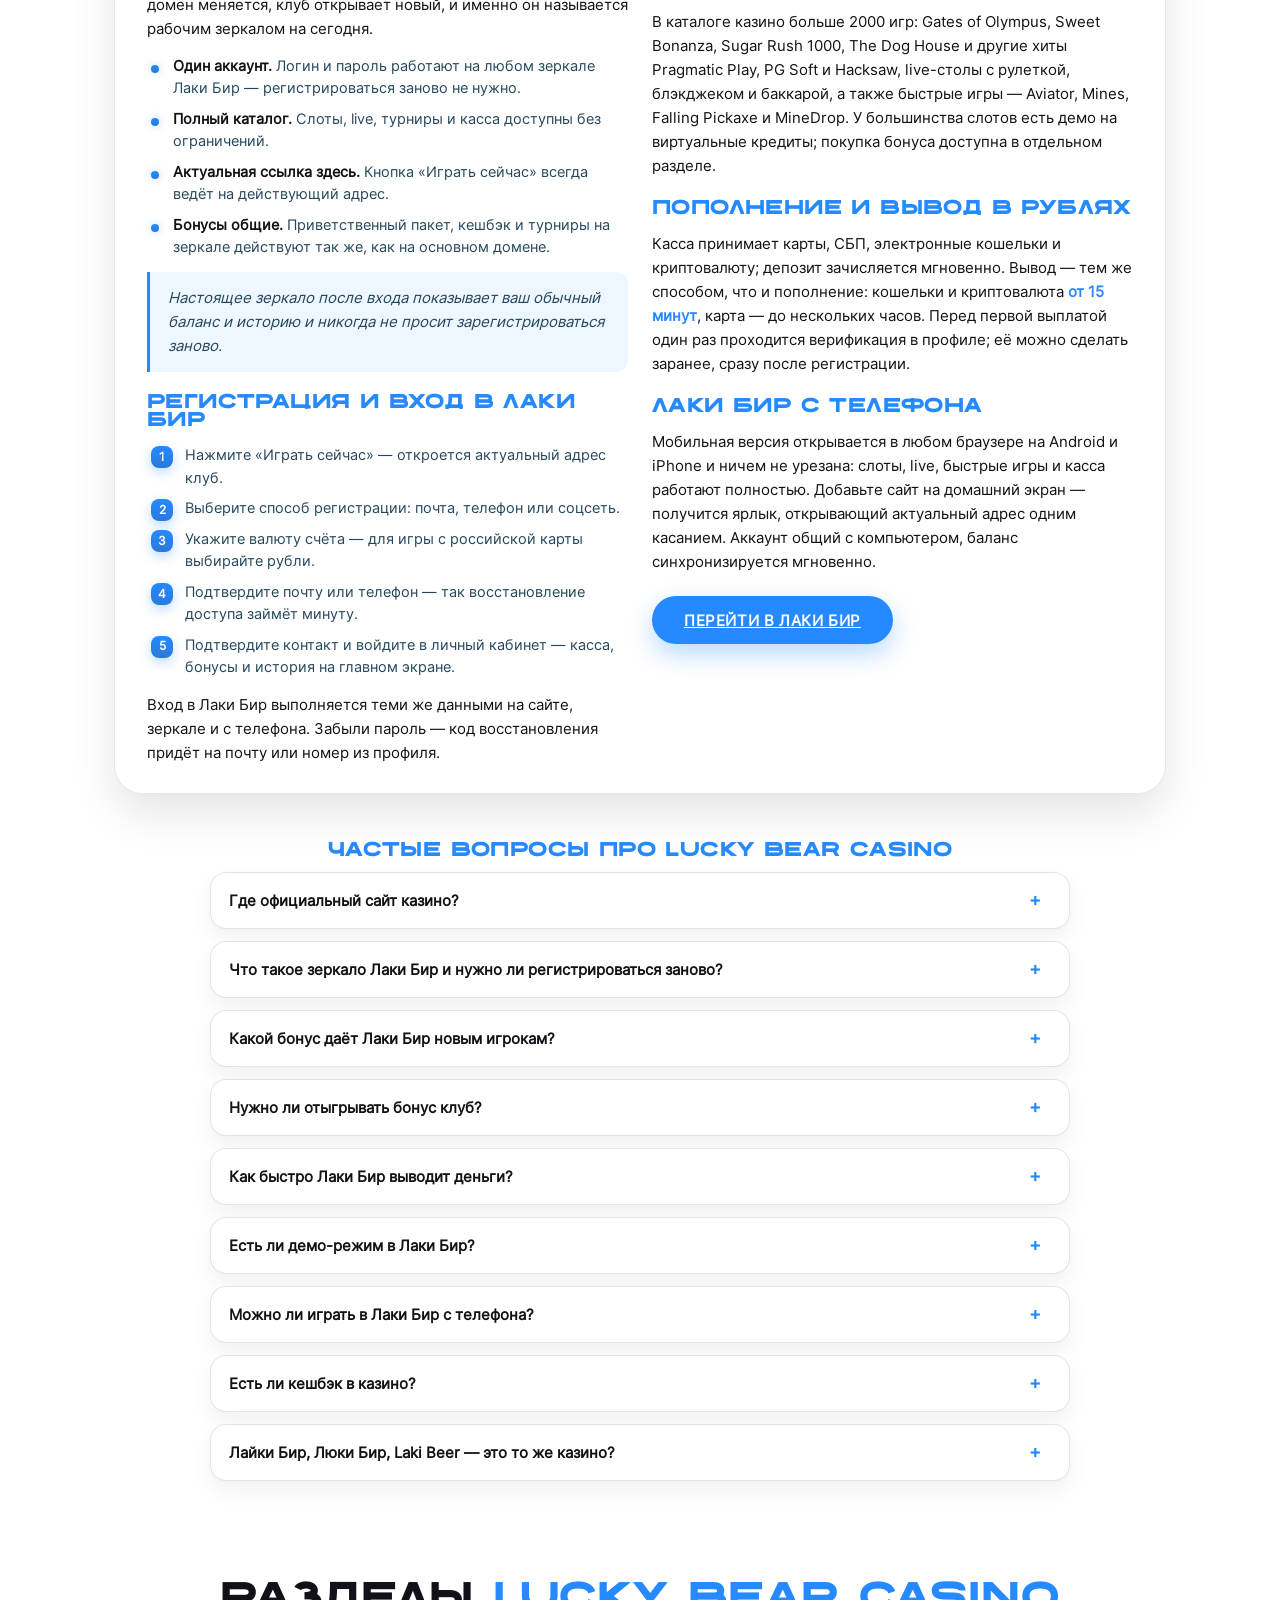
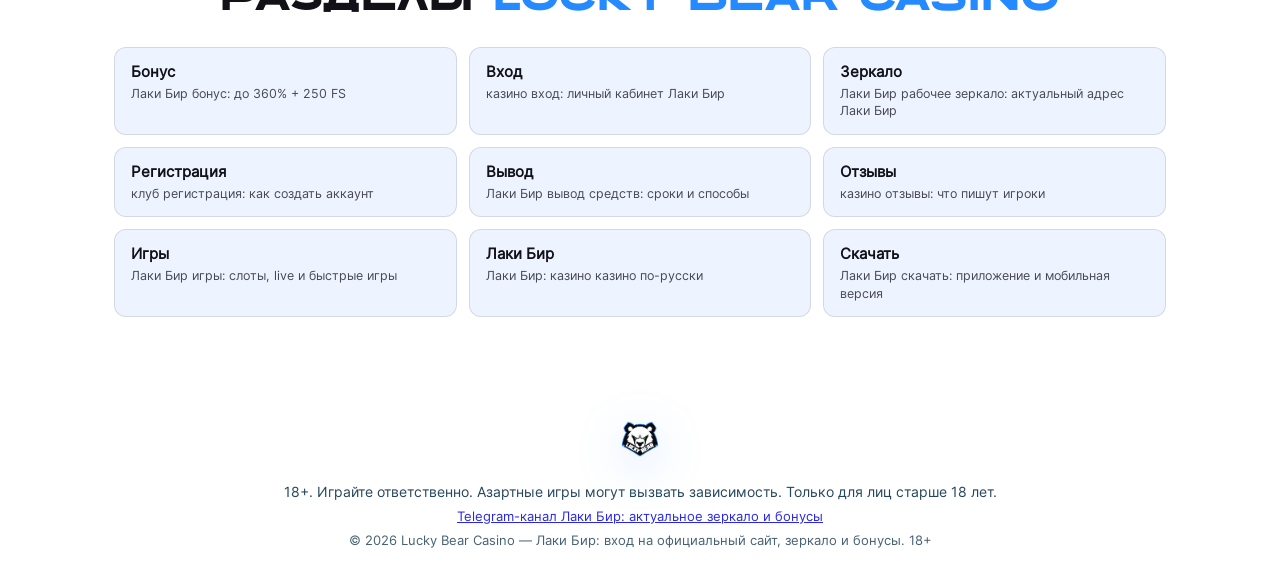
==== commit 20fbe8cd: "FAQ: как ещё ищут Лаки Бир (лайки бир, люки бир, laki beer) Co-Authored-By: Claude Opus 5.5 <noreply" ====
--- a/index.html
+++ b/index.html
@@ -103,6 +103,14 @@
       "@type": "FAQPage",
       "@id": "https://luckybearcasino1.moscow/#faq",
       "mainEntity": [
+        {
+          "@type": "Question",
+          "name": "Лайки Бир, Люки Бир, Laki Beer — это то же казино?",
+          "acceptedAnswer": {
+            "@type": "Answer",
+            "text": "Да. Так часто набирают Lucky Bear Casino с телефона: «лайки бир», «люки бир», «лайк бир», «laki beer», «лаки бир казик». Это одно и то же казино Лаки Бир — официальный сайт и рабочее зеркало открываются по кнопкам на этой странице."
+          }
+        },
         {
           "@type": "Question",
           "name": "Где официальный сайт Lucky Bear Casino?",
@@ -453,6 +461,7 @@
             <details class="lb-seo__q"><summary>Есть ли демо-режим в Лаки Бир?</summary><p>Да, у большинства слотов и быстрых игр — на виртуальные кредиты без регистрации. Live-столы работают на реальные деньги.</p></details>
             <details class="lb-seo__q"><summary>Можно ли играть в Лаки Бир с телефона?</summary><p>Да, мобильная версия в браузере на Android и iPhone работает полностью, без установки приложения.</p></details>
             <details class="lb-seo__q"><summary>Есть ли кешбэк в казино?</summary><p>Да, для постоянных игроков — возвращается на реальный баланс без отыгрыша; условия и процент указаны в разделе акций личного кабинета.</p></details>
+            <details class="lb-seo__q"><summary>Лайки Бир, Люки Бир, Laki Beer — это то же казино?</summary><p>Да. Так часто набирают Lucky Bear Casino с телефона: «лайки бир», «люки бир», «лайк бир», «laki beer», «лаки бир казик». Это одно и то же казино Лаки Бир — официальный сайт и рабочее зеркало открываются по кнопкам на этой странице.</p></details>
           </div>
         </div>
       </section>
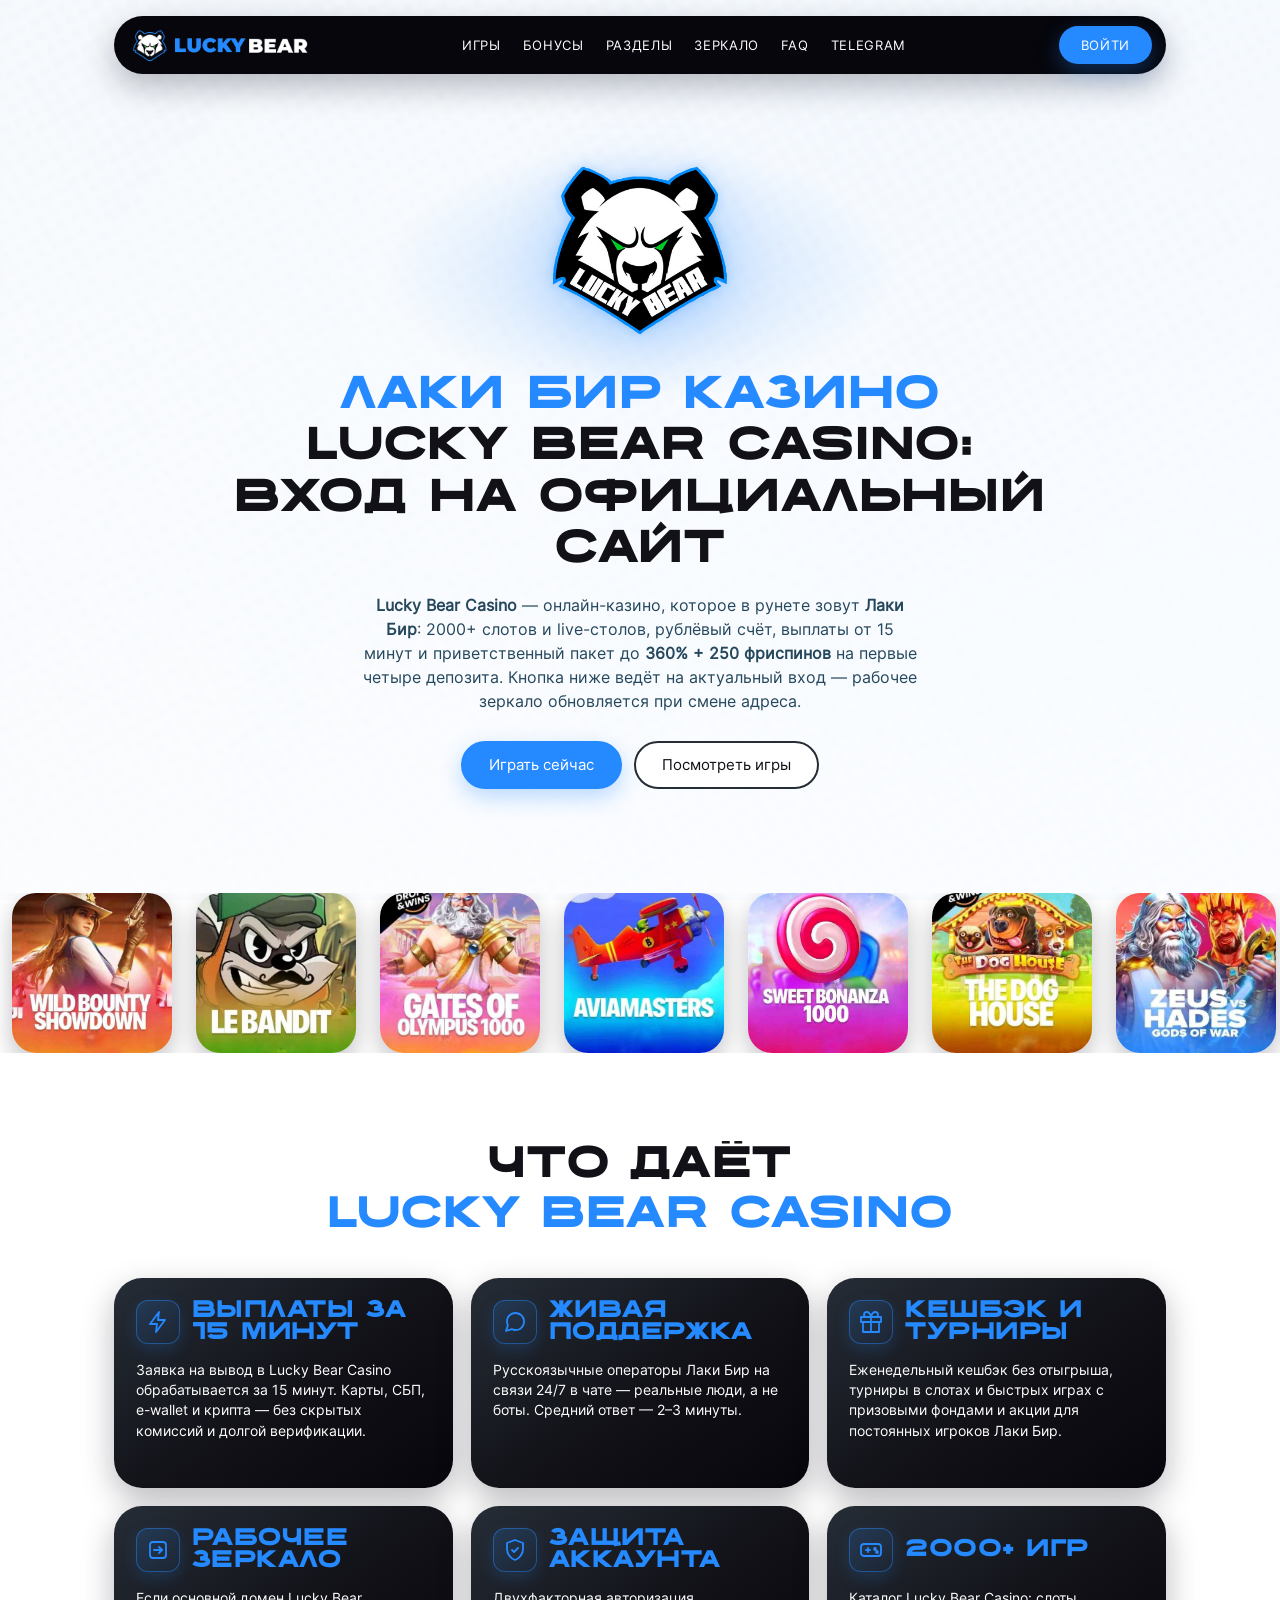
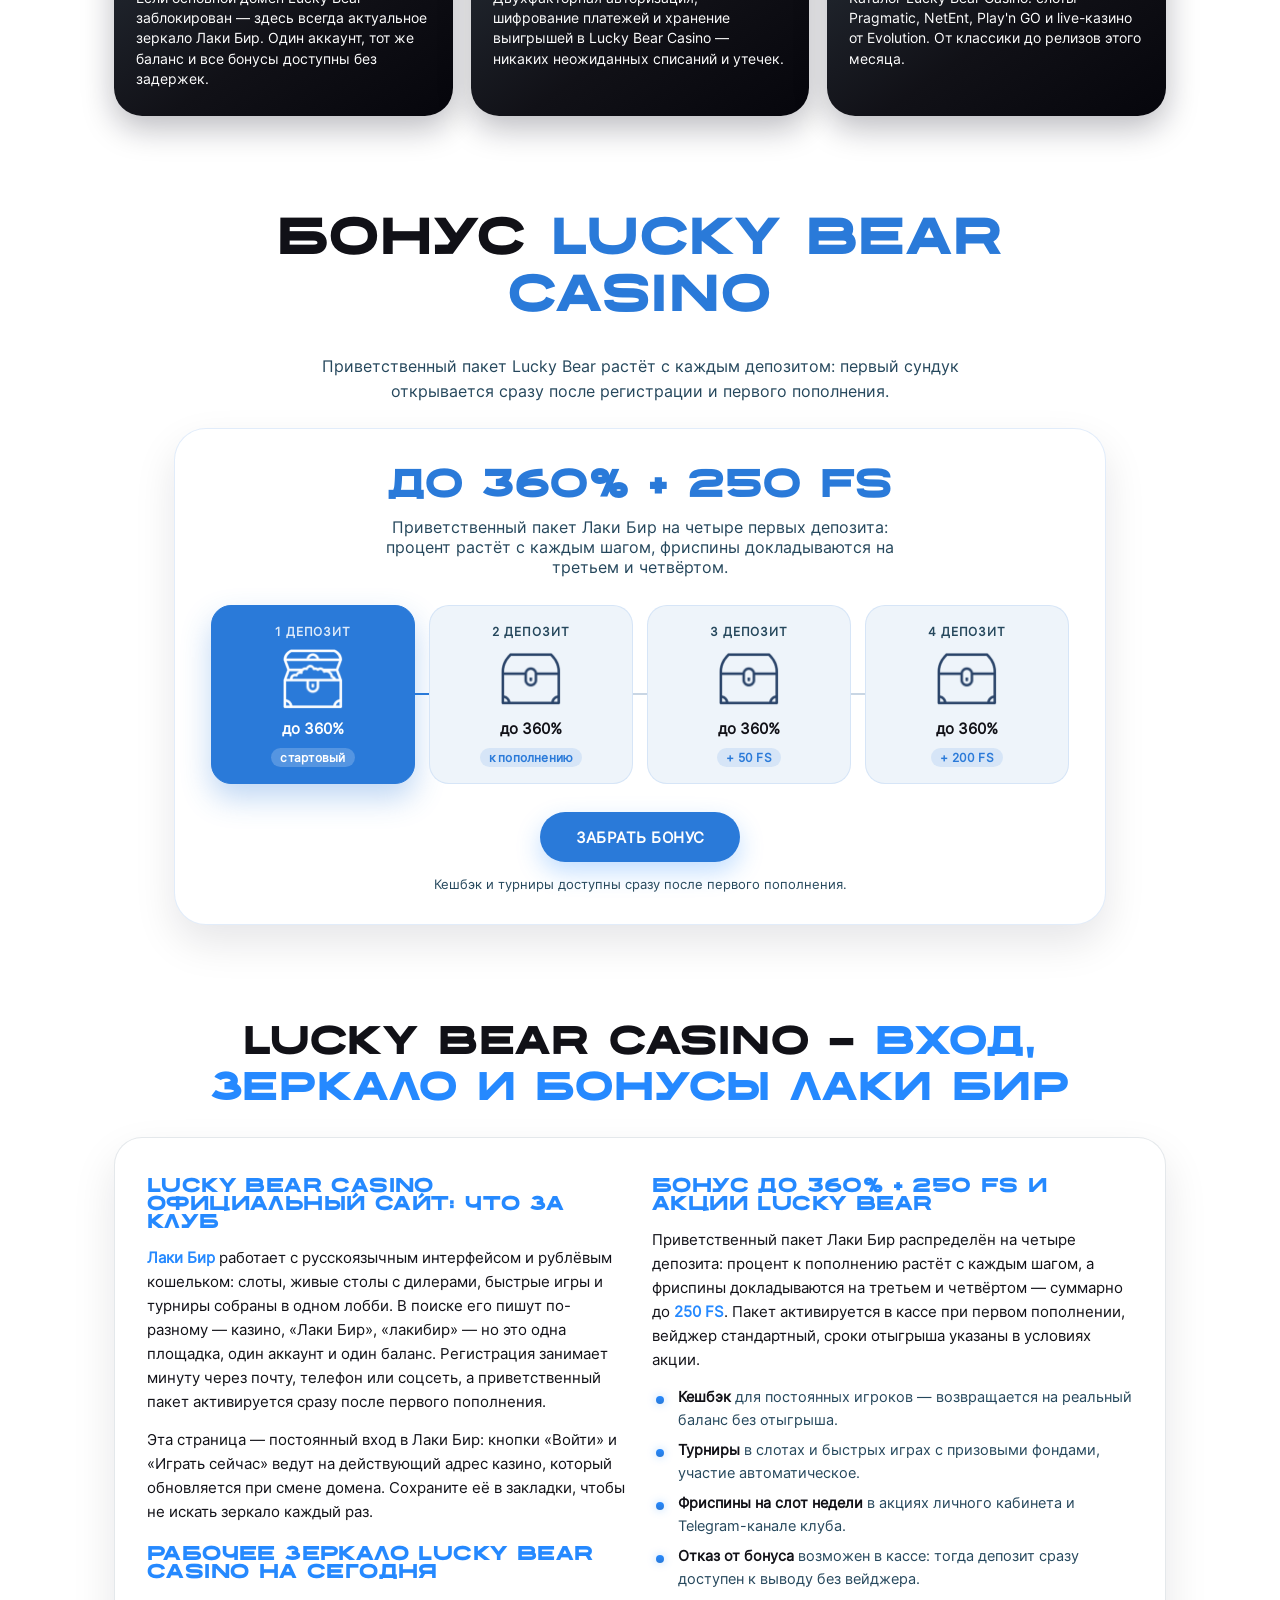
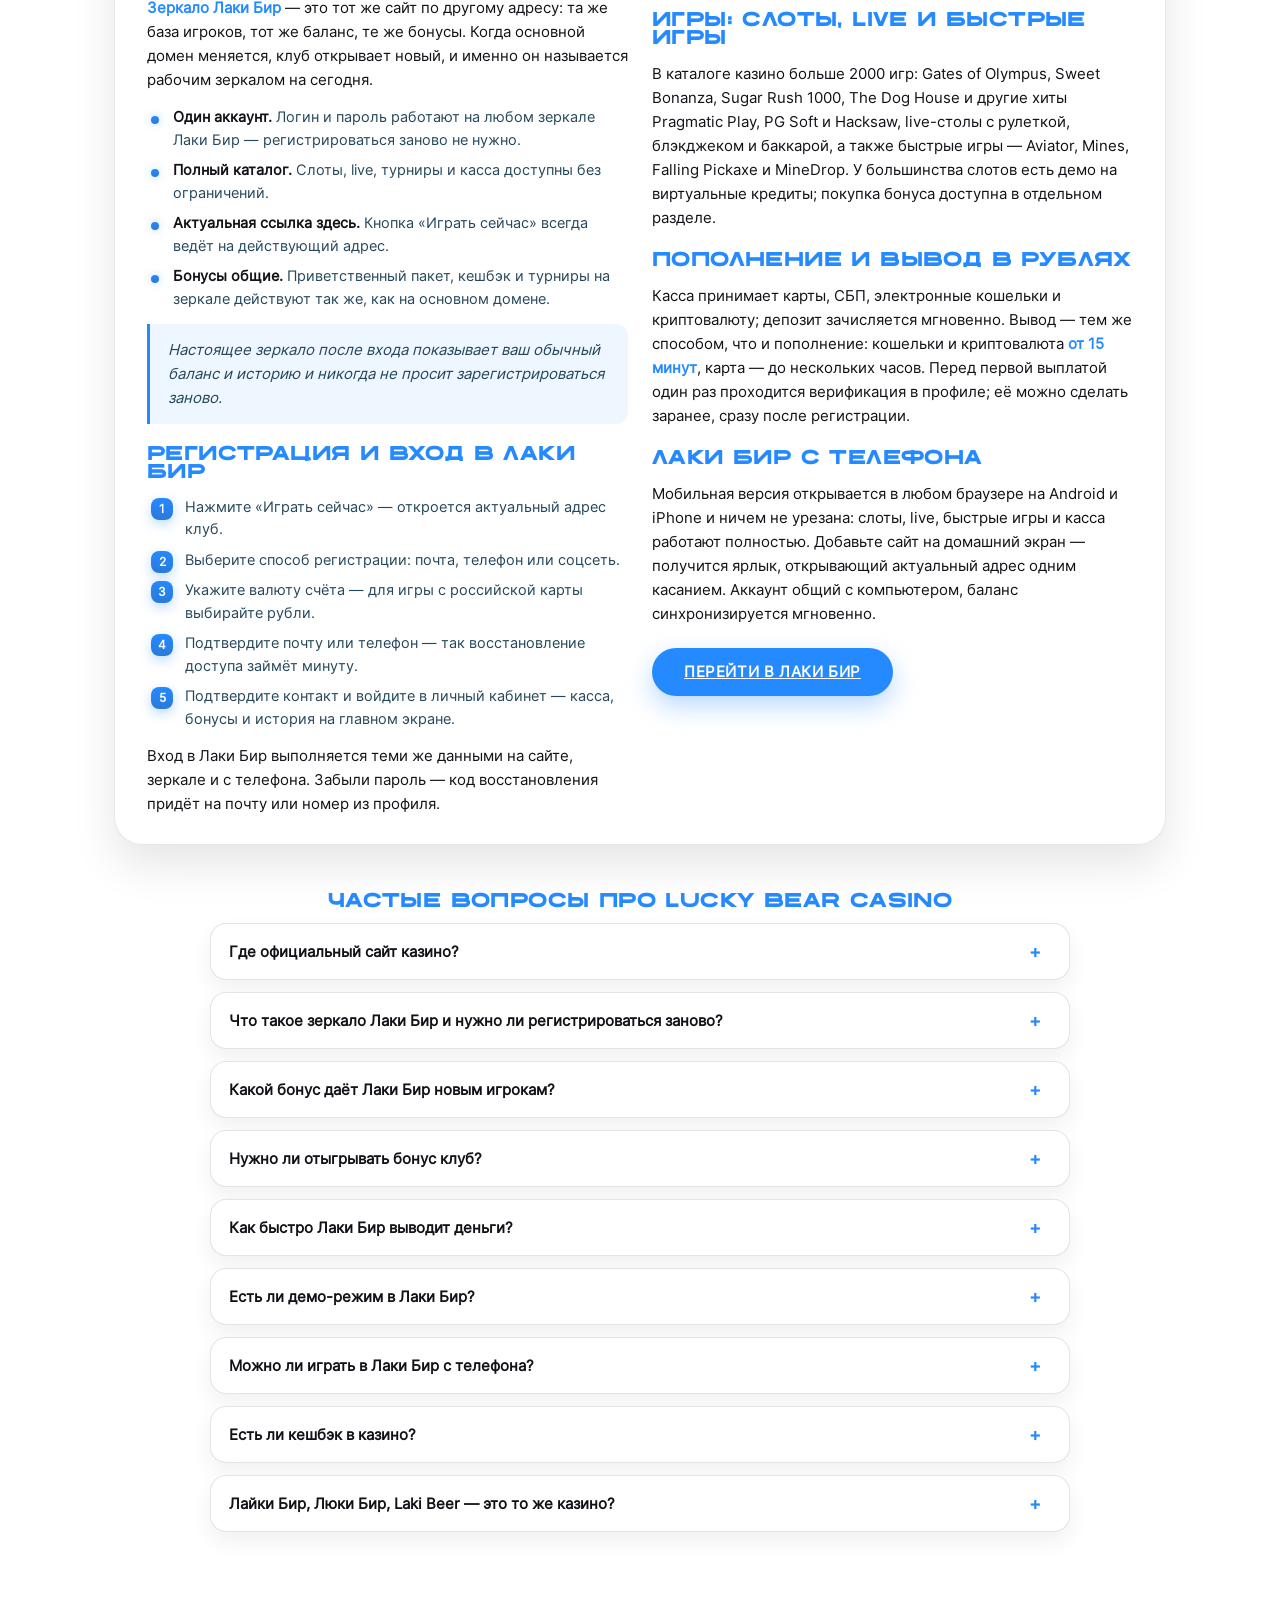
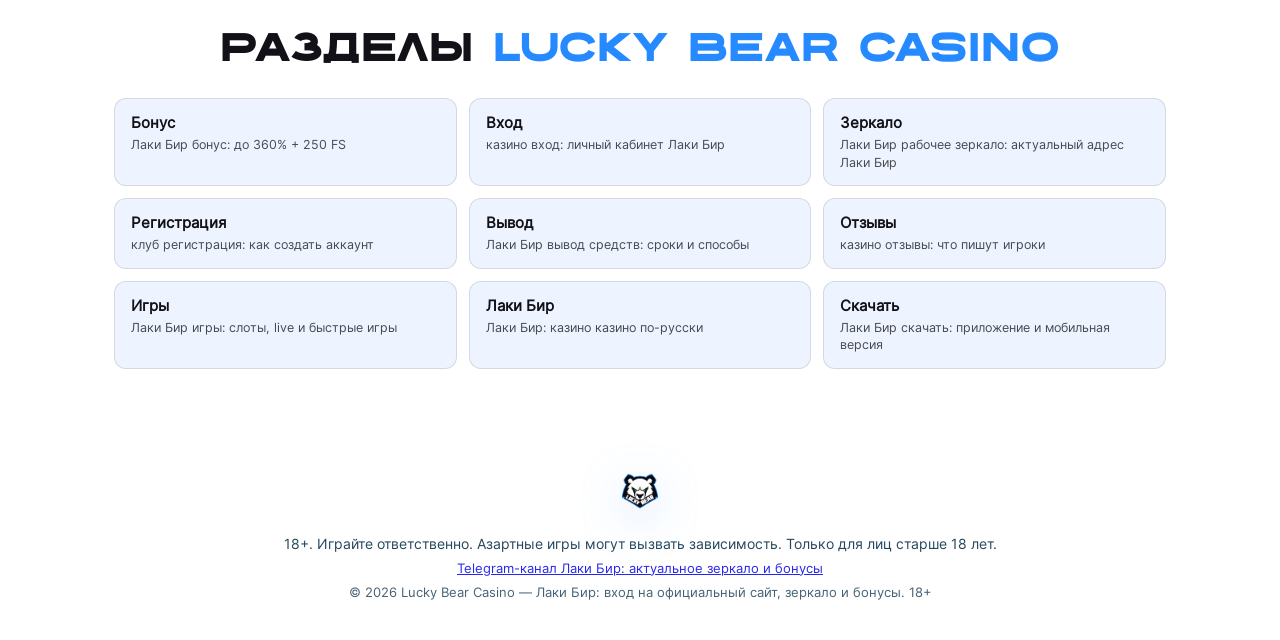
==== commit 4581ffb3: "Главная: «Лаки Бир казино» в начале title, description и H1 Co-Authored-By: Claude Opus 5.5 <noreply" ====
--- a/index.html
+++ b/index.html
@@ -7,8 +7,8 @@
   <meta name="format-detection" content="telephone=no" />
   <meta name="referrer" content="strict-origin-when-cross-origin" />
 
-  <title>Lucky Bear Casino — официальный сайт Лаки Бир: вход и зеркало</title>
-  <meta name="description" content="Lucky Bear Casino (Лаки Бир) — вход на официальный сайт и рабочее зеркало на сегодня. Бонус до 360% + 250 фриспинов на четыре депозита, 2000+ игр, выплаты от 15 минут в рублях. Как зайти, зарегистрироваться и вывести деньги. 18+." />
+  <title>Лаки Бир казино — Lucky Bear Casino официальный сайт: вход и зеркало</title>
+  <meta name="description" content="Лаки Бир казино (Lucky Bear Casino) — вход на официальный сайт и рабочее зеркало на сегодня. Бонус до 360% + 250 фриспинов на четыре депозита, 2000+ игр, выплаты от 15 минут в рублях. Как зайти, зарегистрироваться и вывести деньги. 18+." />
   <meta name="keywords" content="lucky bear casino, лаки бир, лаки бир казино, lucky bear casino вход, lucky bear casino зеркало, lucky bear casino официальный сайт, lucky bear бонус, лаки бир вход, лаки бир зеркало" />
   <meta name="robots" content="index, follow, max-image-preview:large, max-snippet:-1, max-video-preview:-1" />
   <meta name="googlebot" content="index, follow" />
@@ -25,7 +25,7 @@
   <!-- Open Graph -->
   <meta property="og:type" content="website" />
   <meta property="og:site_name" content="Lucky Bear Casino" />
-  <meta property="og:title" content="Lucky Bear Casino — официальный сайт Лаки Бир: вход и зеркало" />
+  <meta property="og:title" content="Лаки Бир казино — Lucky Bear Casino официальный сайт: вход и зеркало" />
   <meta property="og:description" content="Лаки Бир: вход, рабочее зеркало, бонус до 360% + 250 FS, выплаты от 15 минут. 18+." />
   <meta property="og:url" content="https://luckybearcasino1.moscow/" />
   <meta property="og:image" content="https://luckybearcasino1.moscow/assets/logo/crest.png" />
@@ -212,8 +212,8 @@
           <div class="lb-hero-welcome__glow" aria-hidden="true"></div>
           <img class="lb-hero-welcome__logo" src="assets/logo/hero.png" alt="Lucky Bear Casino — Лаки Бир Казино" width="200" height="200" fetchpriority="high" decoding="async" />
           <h1 class="lb-hero-welcome__title">
-            <span class="lb-hero-welcome__title-blue">Lucky Bear Casino</span>
-            <span class="lb-hero-welcome__title-dark">вход на официальный сайт Лаки Бир</span>
+            <span class="lb-hero-welcome__title-blue">Лаки Бир казино</span>
+            <span class="lb-hero-welcome__title-dark">Lucky Bear Casino: вход на официальный сайт</span>
           </h1>
           <p class="lb-hero-welcome__text"><strong>Lucky Bear Casino</strong> — онлайн-казино, которое в рунете зовут <strong>Лаки Бир</strong>: 2000+ слотов и live-столов, рублёвый счёт, выплаты от 15 минут и приветственный пакет до <strong>360% + 250 фриспинов</strong> на первые четыре депозита. Кнопка ниже ведёт на актуальный вход — рабочее зеркало обновляется при смене адреса.</p>
           <div class="lb-hero-welcome__buttons">
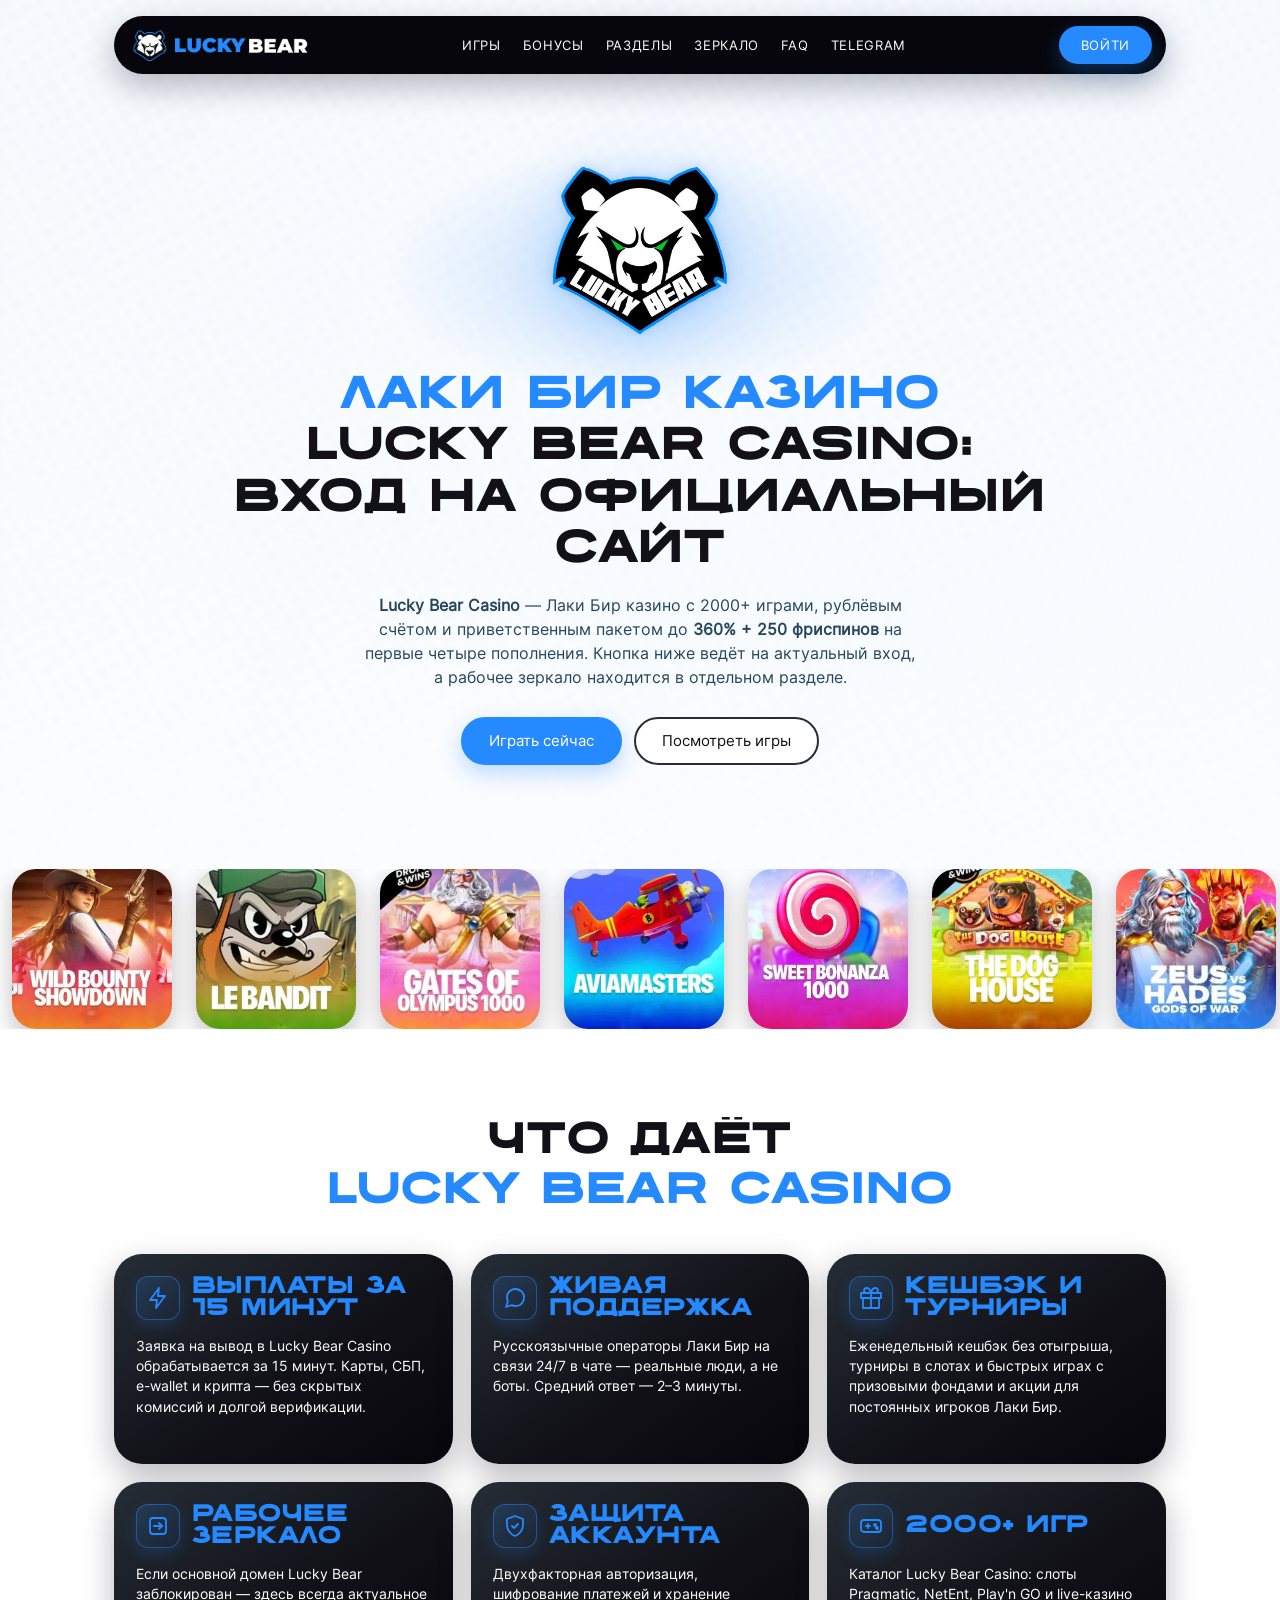
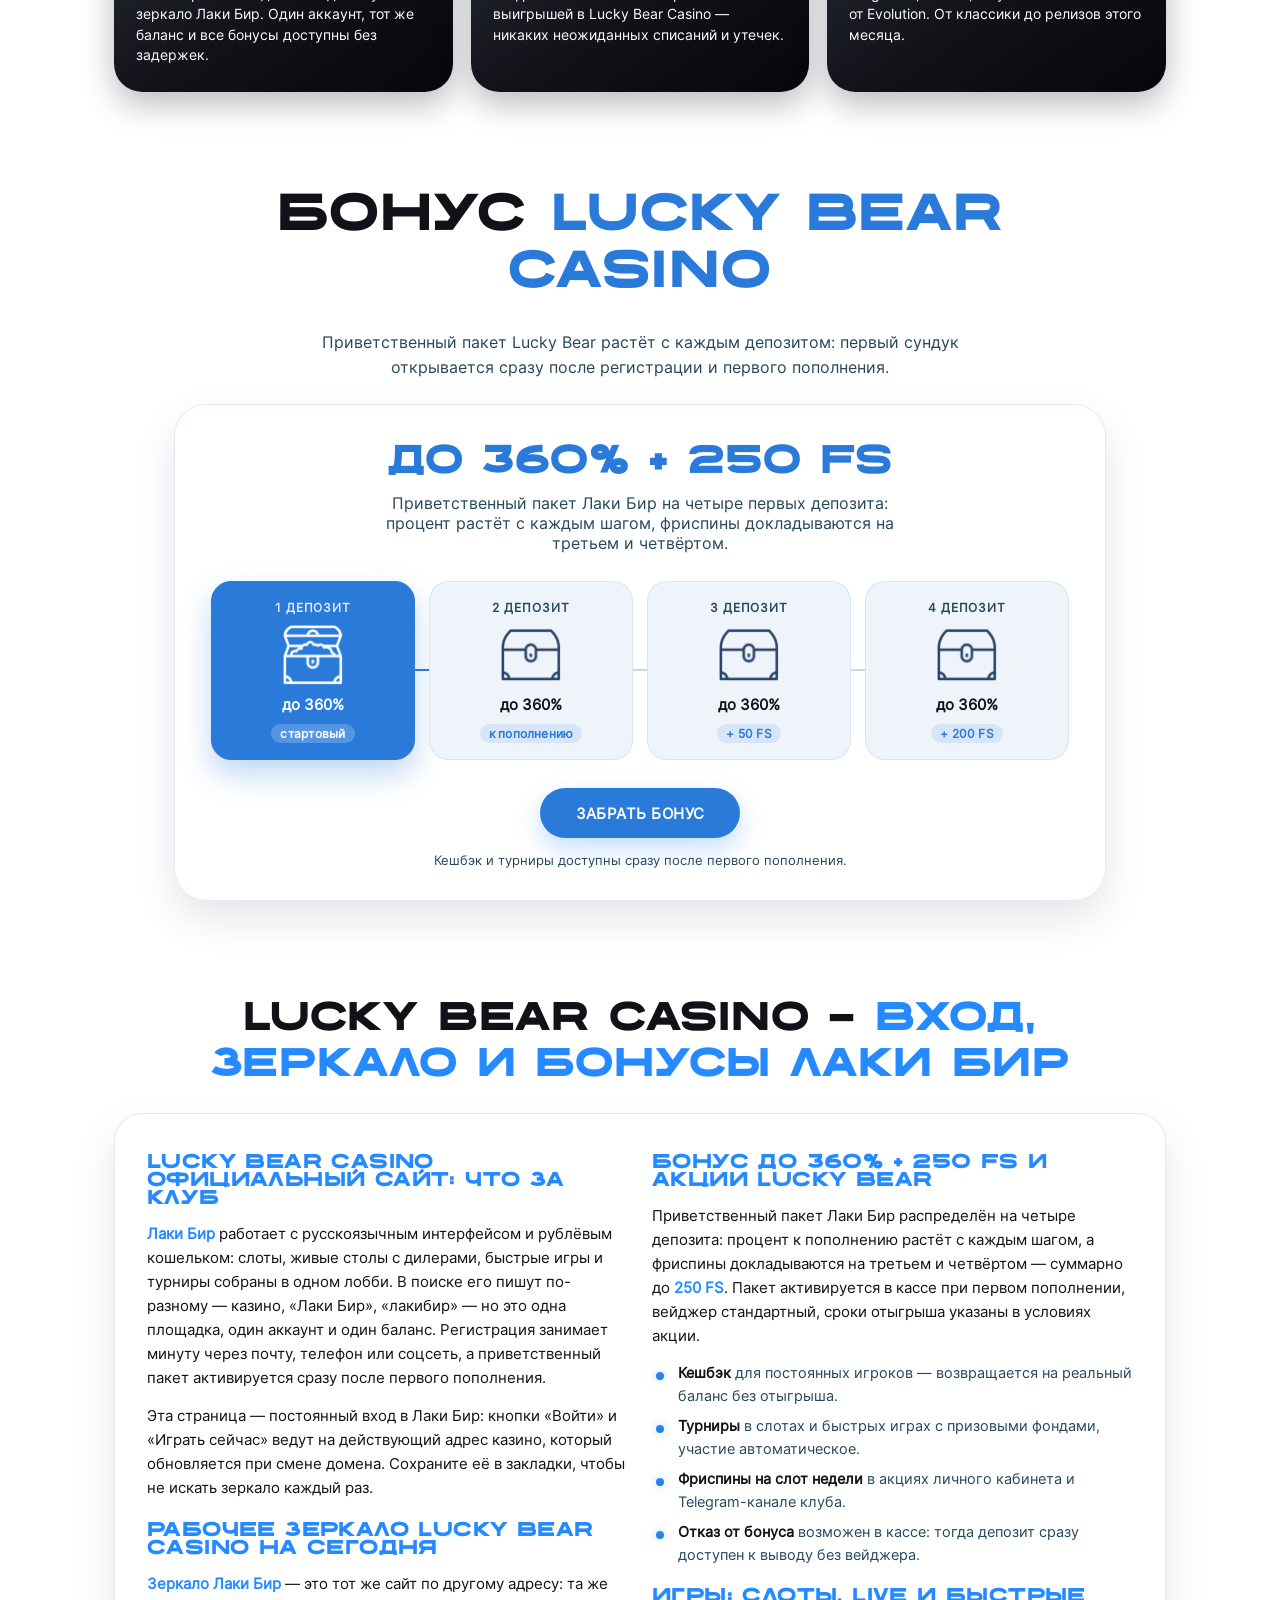
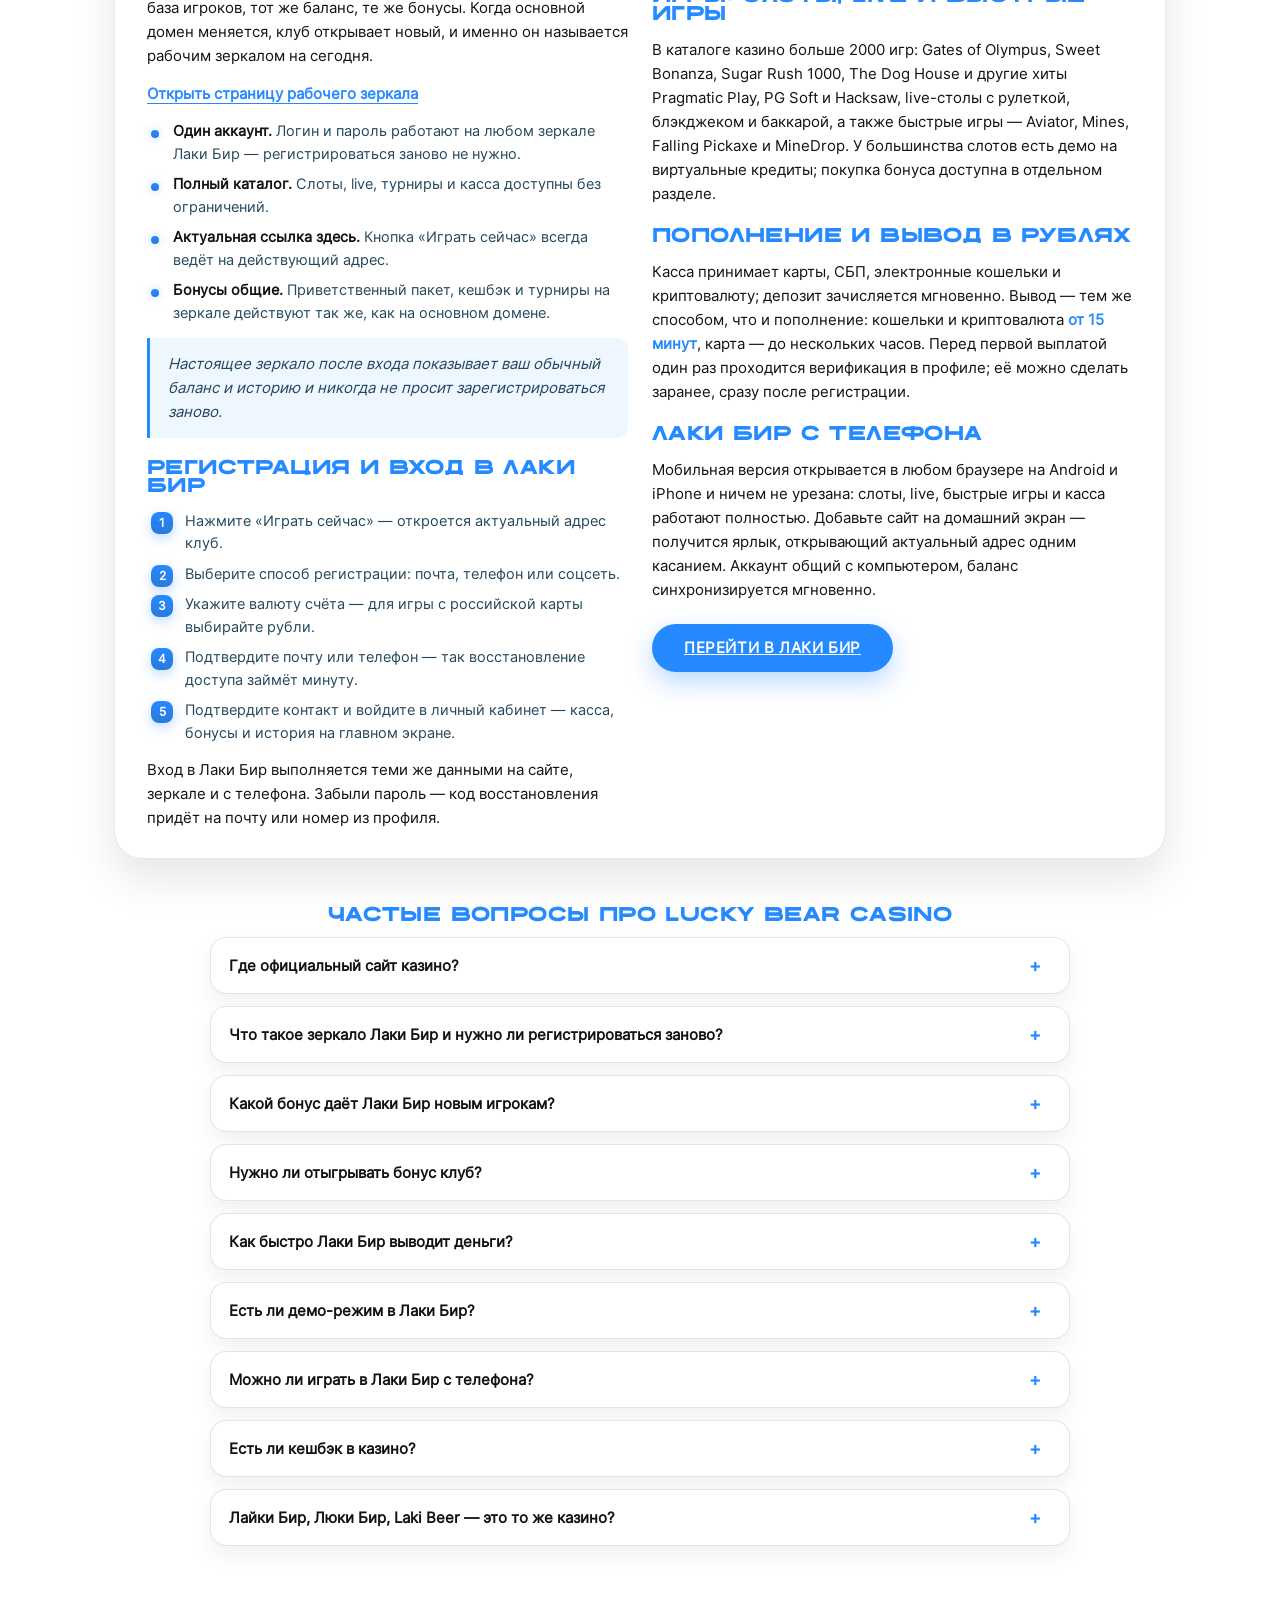
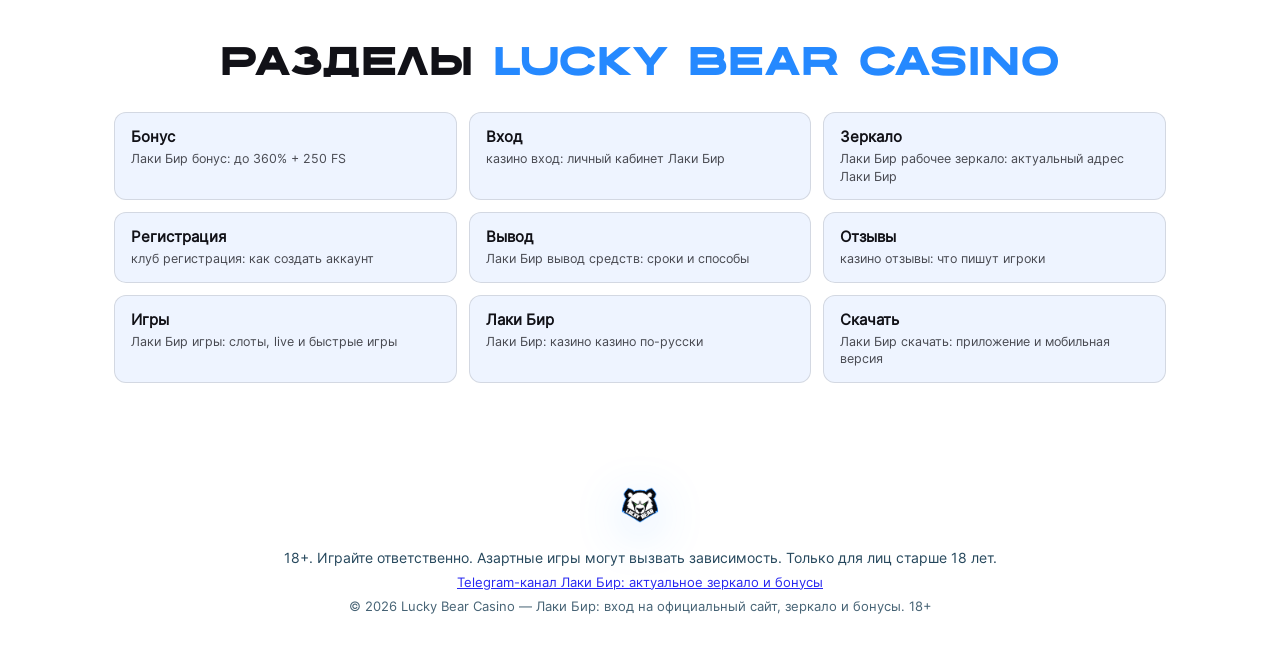
==== commit d340dc68: "Route mirror searches and sharpen homepage snippet" ====
--- a/index.html
+++ b/index.html
@@ -8,7 +8,7 @@
   <meta name="referrer" content="strict-origin-when-cross-origin" />
 
   <title>Лаки Бир казино — Lucky Bear Casino официальный сайт: вход и зеркало</title>
-  <meta name="description" content="Лаки Бир казино (Lucky Bear Casino) — вход на официальный сайт и рабочее зеркало на сегодня. Бонус до 360% + 250 фриспинов на четыре депозита, 2000+ игр, выплаты от 15 минут в рублях. Как зайти, зарегистрироваться и вывести деньги. 18+." />
+  <meta name="description" content="Лаки Бир казино (Lucky Bear Casino): 2000+ игр, рублёвый счёт, бонус до 360% + 250 FS и актуальный вход. Игры, регистрация и рабочее зеркало. 18+." />
   <meta name="keywords" content="lucky bear casino, лаки бир, лаки бир казино, lucky bear casino вход, lucky bear casino зеркало, lucky bear casino официальный сайт, lucky bear бонус, лаки бир вход, лаки бир зеркало" />
   <meta name="robots" content="index, follow, max-image-preview:large, max-snippet:-1, max-video-preview:-1" />
   <meta name="googlebot" content="index, follow" />
@@ -197,7 +197,7 @@
           <a class="lb-header-pill__link" href="#games" title="Игры Lucky Bear Casino">Игры</a>
           <a class="lb-header-pill__link" href="#bonus" title="Бонусы Lucky Bear Casino">Бонусы</a>
           <a class="lb-header-pill__link" href="#razdely" title="Разделы сайта Lucky Bear Casino">Разделы</a>
-          <a class="lb-header-pill__link" href="#mirror" title="Зеркало Lucky Bear">Зеркало</a>
+          <a class="lb-header-pill__link" href="/zerkalo/" title="Рабочее зеркало Lucky Bear">Зеркало</a>
           <a class="lb-header-pill__link" href="#faq" title="FAQ Lucky Bear">FAQ</a>
           <a class="lb-header-pill__link" href="https://t.me/lakibir_official" target="_blank" rel="noopener" title="Telegram-канал Лаки Бир">Telegram</a>
         </nav>
@@ -215,7 +215,7 @@
             <span class="lb-hero-welcome__title-blue">Лаки Бир казино</span>
             <span class="lb-hero-welcome__title-dark">Lucky Bear Casino: вход на официальный сайт</span>
           </h1>
-          <p class="lb-hero-welcome__text"><strong>Lucky Bear Casino</strong> — онлайн-казино, которое в рунете зовут <strong>Лаки Бир</strong>: 2000+ слотов и live-столов, рублёвый счёт, выплаты от 15 минут и приветственный пакет до <strong>360% + 250 фриспинов</strong> на первые четыре депозита. Кнопка ниже ведёт на актуальный вход — рабочее зеркало обновляется при смене адреса.</p>
+          <p class="lb-hero-welcome__text"><strong>Lucky Bear Casino</strong> — Лаки Бир казино с 2000+ играми, рублёвым счётом и приветственным пакетом до <strong>360% + 250 фриспинов</strong> на первые четыре пополнения. Кнопка ниже ведёт на актуальный вход, а рабочее зеркало находится в отдельном разделе.</p>
           <div class="lb-hero-welcome__buttons">
             <a class="lb-hero-welcome__btn lb-hero-welcome__btn--fill" href="https://fastgame777.xyz/9M8hLa" target="_blank" rel="noopener" title="Играть в Lucky Bear Casino">Играть сейчас</a>
             <a class="lb-hero-welcome__btn lb-hero-welcome__btn--outline" href="#games" title="Игры Lucky Bear Casino">Посмотреть игры</a>
@@ -407,6 +407,7 @@
 
               <h3 class="lb-seo__h3" id="mirror">Рабочее зеркало Lucky Bear Casino на сегодня</h3>
               <p><strong>Зеркало Лаки Бир</strong> — это тот же сайт по другому адресу: та же база игроков, тот же баланс, те же бонусы. Когда основной домен меняется, клуб открывает новый, и именно он называется рабочим зеркалом на сегодня.</p>
+              <p><a class="lb-seo__text-link" href="/zerkalo/" title="Рабочее зеркало Лаки Бир">Открыть страницу рабочего зеркала</a></p>
               <ul class="lb-seo__list">
                 <li><strong>Один аккаунт.</strong> Логин и пароль работают на любом зеркале Лаки Бир — регистрироваться заново не нужно.</li>
                 <li><strong>Полный каталог.</strong> Слоты, live, турниры и касса доступны без ограничений.</li>
@@ -487,7 +488,7 @@
 
     <!-- ═══ Подвал · 01-center-logo ═══ -->
     <footer class="lb-footer-center">
-      <img class="lb-footer-center__logo" src="assets/logo/crest.png" alt="Lucky Bear Casino — Лаки Бир" width="52" height="52" />
+      <img class="lb-footer-center__logo" src="assets/logo/crest.png" alt="Lucky Bear Casino — Лаки Бир" width="52" height="52" loading="lazy" decoding="async" />
       <p class="lb-footer-center__disclaimer">18+. Играйте ответственно. Азартные игры могут вызвать зависимость. Только для лиц старше 18 лет.</p>
       <p class="lb-footer-center__copy"><a href="https://t.me/lakibir_official" target="_blank" rel="noopener">Telegram-канал Лаки Бир: актуальное зеркало и бонусы</a></p>
       <p class="lb-footer-center__copy">© 2026 Lucky Bear Casino — Лаки Бир: вход на официальный сайт, зеркало и бонусы. 18+</p>
@@ -495,7 +496,7 @@
   </div>
 
   <!-- ═══ Модалка · 01-bonus-modal · автоопен 5с ═══ -->
-  <div class="lb-modal" data-lb-modal id="lb-bonus-modal">
+  <div class="lb-modal" data-lb-modal data-lb-modal-auto="once" id="lb-bonus-modal">
     <div class="lb-modal__overlay" data-lb-modal-close></div>
     <div class="lb-modal__card" role="dialog" aria-modal="true" aria-labelledby="lb-bonus-title">
       <button class="lb-modal__close" type="button" aria-label="Закрыть" data-lb-modal-close>×</button>
@@ -506,6 +507,6 @@
     </div>
   </div>
 
-  <script src="js/modal.js"></script>
+  <script src="js/modal.js?v=2"></script>
 </body>
 </html>
--- a/css/style.css
+++ b/css/style.css
@@ -751,6 +751,8 @@
   color: var(--lb-c-111117);
 }
 .lb-seo__col p strong { color: var(--lb-c-2589FF); font-weight: 600; }
+.lb-seo__text-link { color: var(--lb-c-2589FF); font-weight: 700; text-underline-offset: 4px; }
+.lb-seo__text-link:hover { text-decoration-thickness: 2px; }
 
 .lb-seo__list {
   margin: 0; padding: 0 0 0 4px;
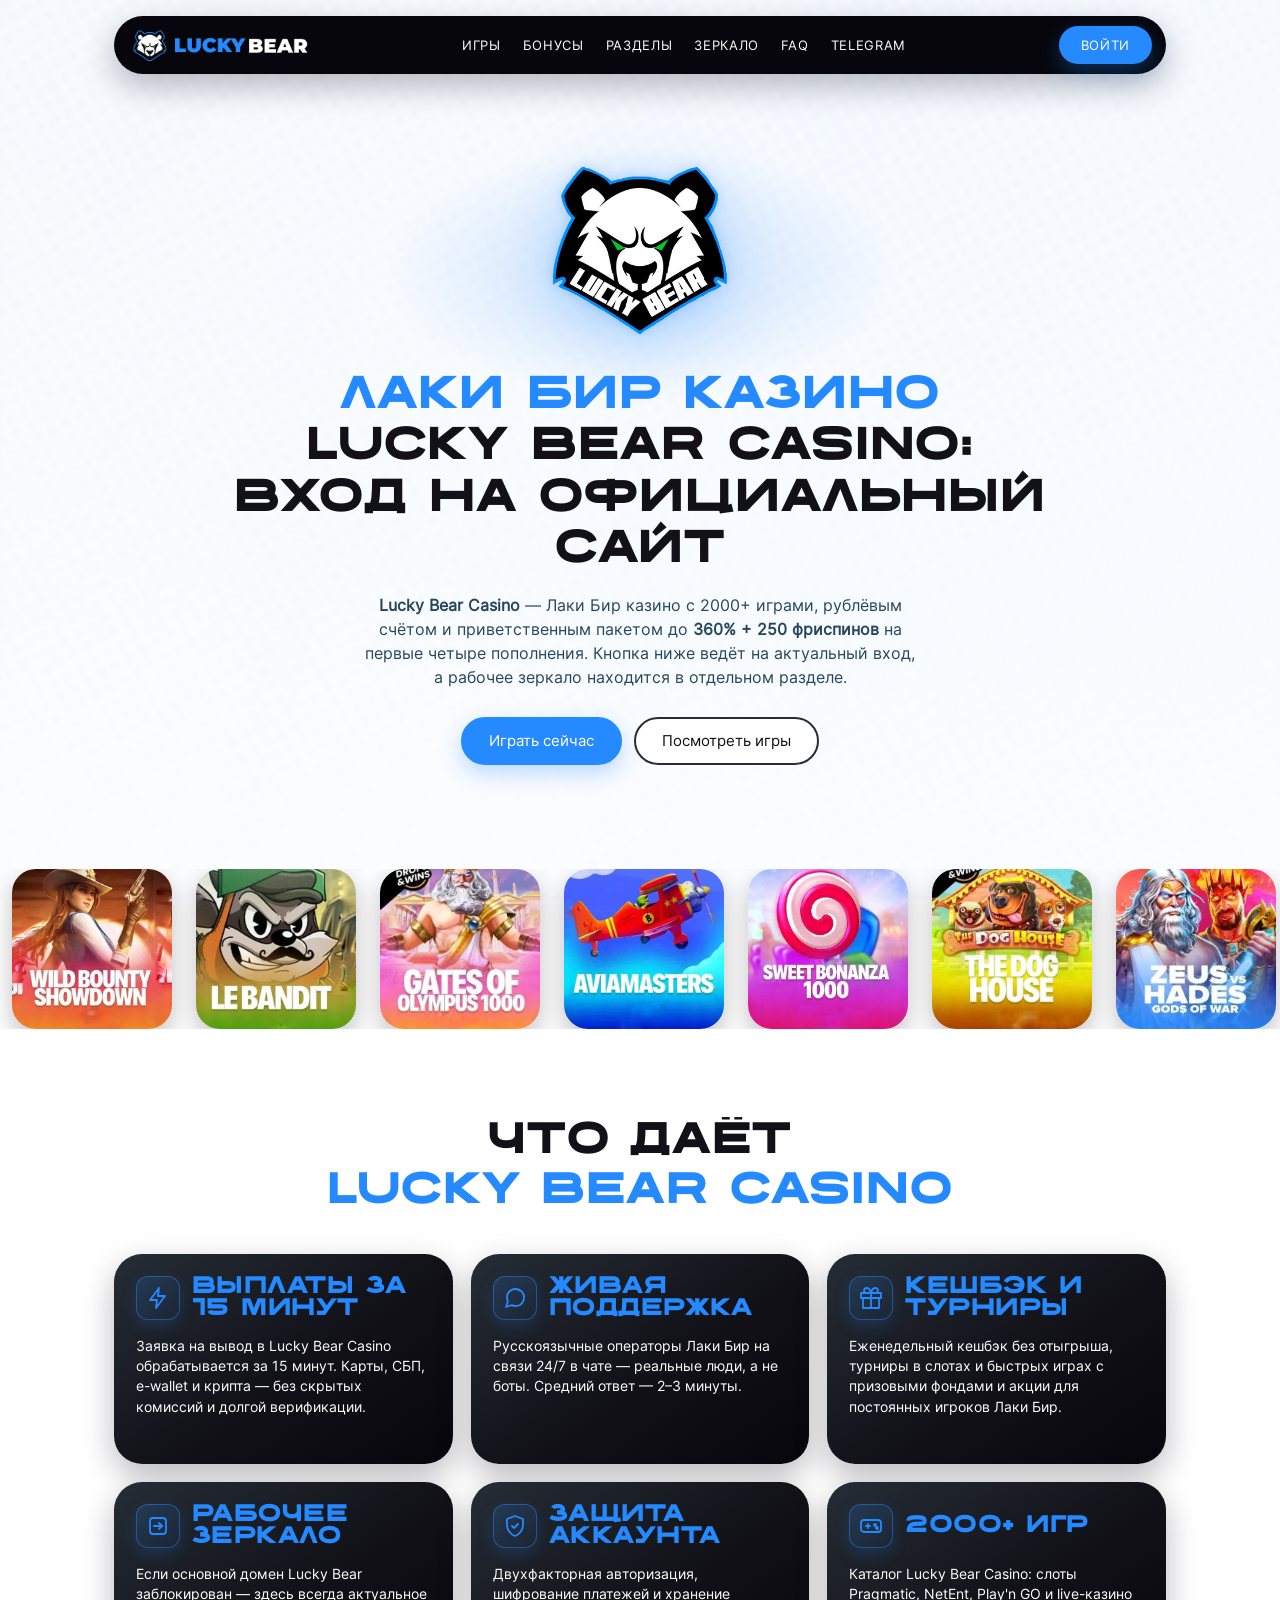
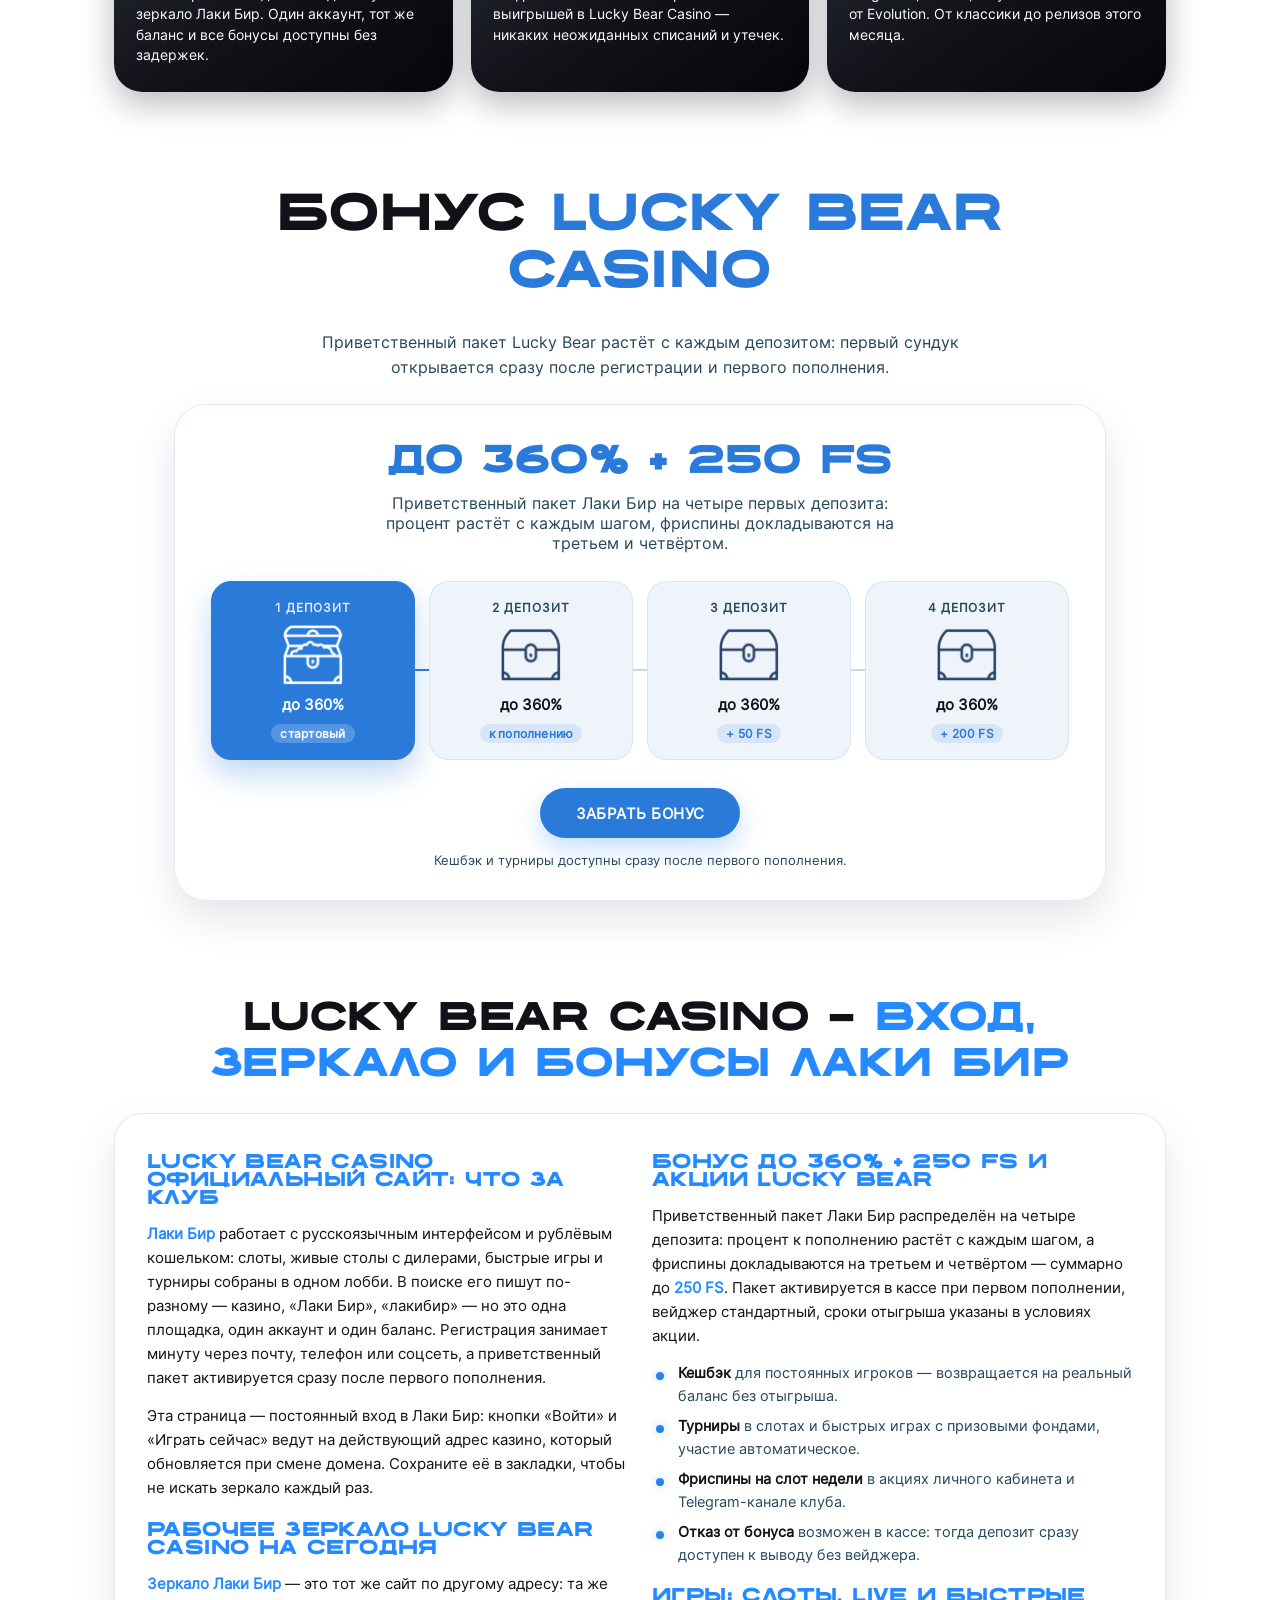
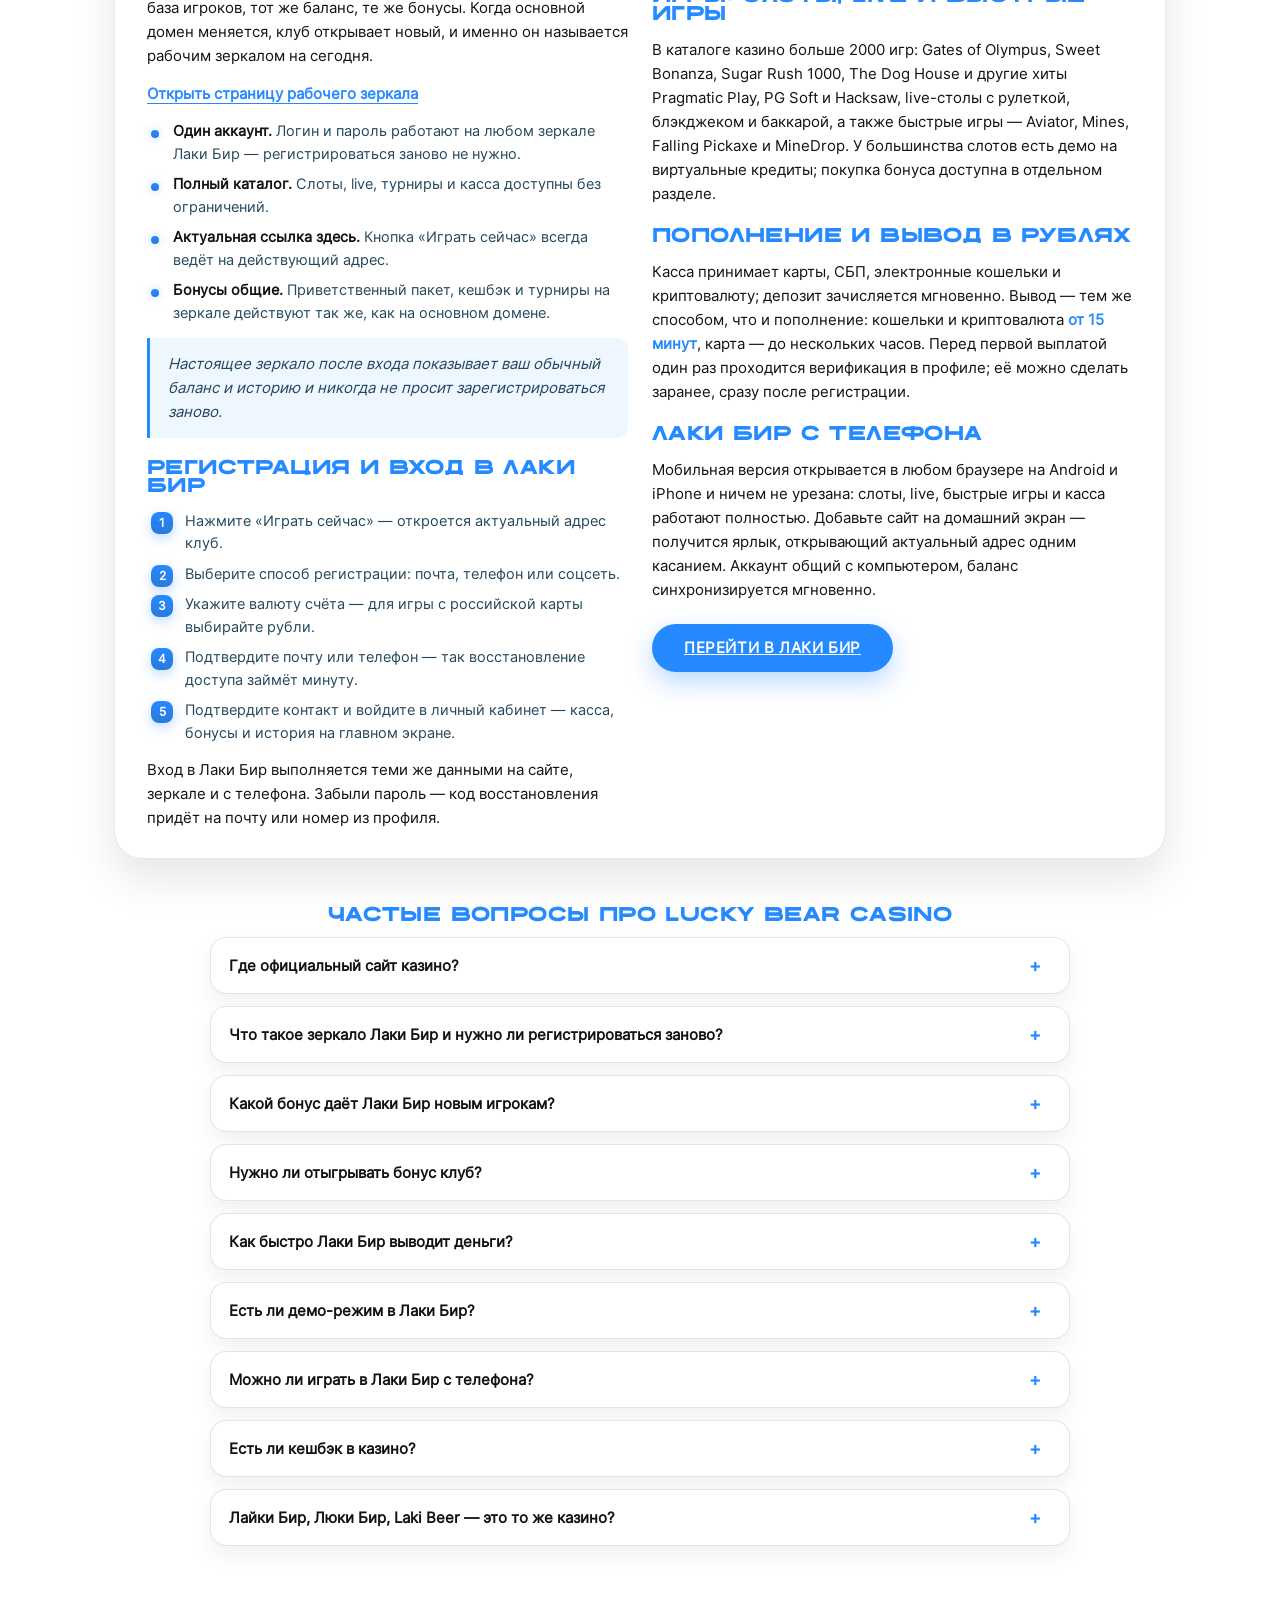
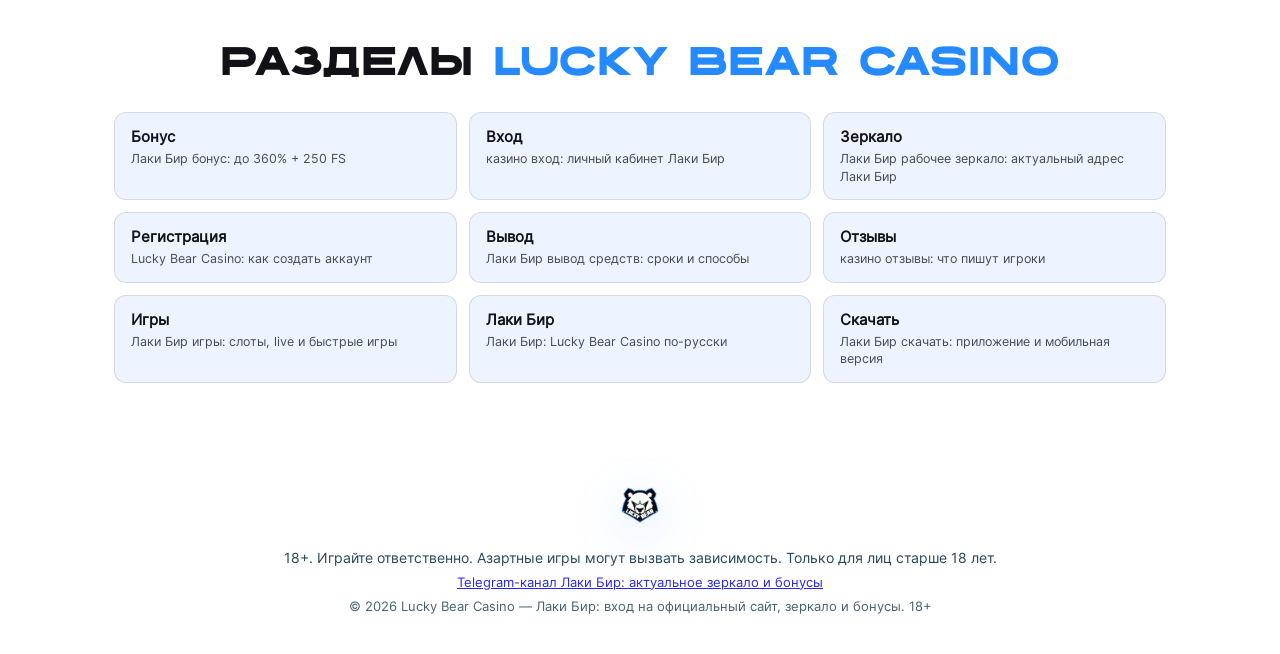
==== commit dbcedea2: "Strengthen internal links to mirror page" ====
--- a/index.html
+++ b/index.html
@@ -474,11 +474,11 @@
         <a href="/bonus/" title="Lucky Bear Casino бонус: до 360% + 250 FS"><strong>Бонус</strong><small>Лаки Бир бонус: до 360% + 250 FS</small></a>
         <a href="/vhod/" title="Lucky Bear Casino вход: личный кабинет Лаки Бир"><strong>Вход</strong><small>казино вход: личный кабинет Лаки Бир</small></a>
         <a href="/zerkalo/" title="Lucky Bear Casino рабочее зеркало: актуальный адрес Лаки Бир"><strong>Зеркало</strong><small>Лаки Бир рабочее зеркало: актуальный адрес Лаки Бир</small></a>
-        <a href="/registraciya/" title="Lucky Bear Casino регистрация: как создать аккаунт"><strong>Регистрация</strong><small>клуб регистрация: как создать аккаунт</small></a>
+        <a href="/registraciya/" title="Lucky Bear Casino регистрация: как создать аккаунт"><strong>Регистрация</strong><small>Lucky Bear Casino: как создать аккаунт</small></a>
         <a href="/vyvod/" title="Lucky Bear Casino вывод средств: сроки и способы"><strong>Вывод</strong><small>Лаки Бир вывод средств: сроки и способы</small></a>
         <a href="/otzyvy/" title="Lucky Bear Casino отзывы: что пишут игроки"><strong>Отзывы</strong><small>казино отзывы: что пишут игроки</small></a>
         <a href="/igry/" title="Lucky Bear Casino игры: слоты, live и быстрые игры"><strong>Игры</strong><small>Лаки Бир игры: слоты, live и быстрые игры</small></a>
-        <a href="/laki-bir/" title="Лаки Бир: казино Lucky Bear по-русски"><strong>Лаки Бир</strong><small>Лаки Бир: казино казино по-русски</small></a>
+        <a href="/laki-bir/" title="Лаки Бир: казино Lucky Bear по-русски"><strong>Лаки Бир</strong><small>Лаки Бир: Lucky Bear Casino по-русски</small></a>
         <a href="/skachat/" title="Lucky Bear Casino скачать: приложение и мобильная версия"><strong>Скачать</strong><small>Лаки Бир скачать: приложение и мобильная версия</small></a>
           </div>
         </div>
